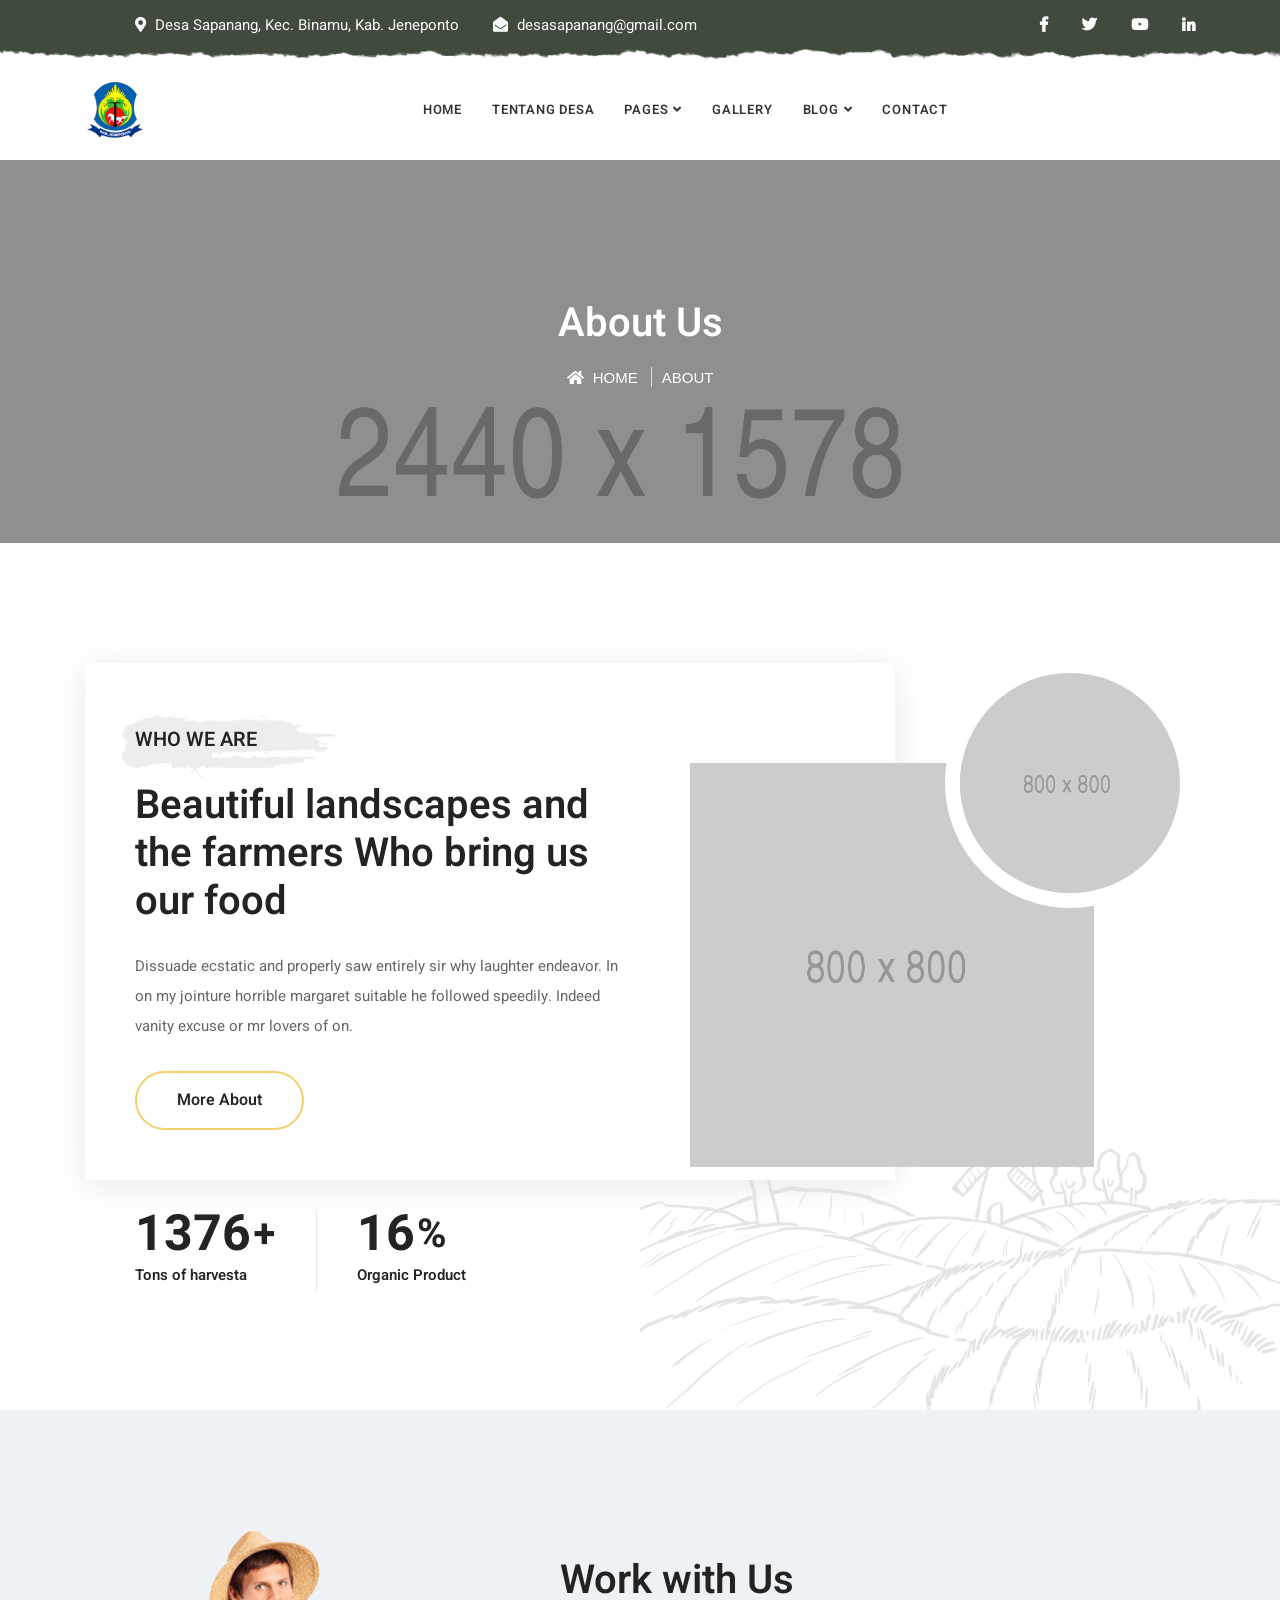
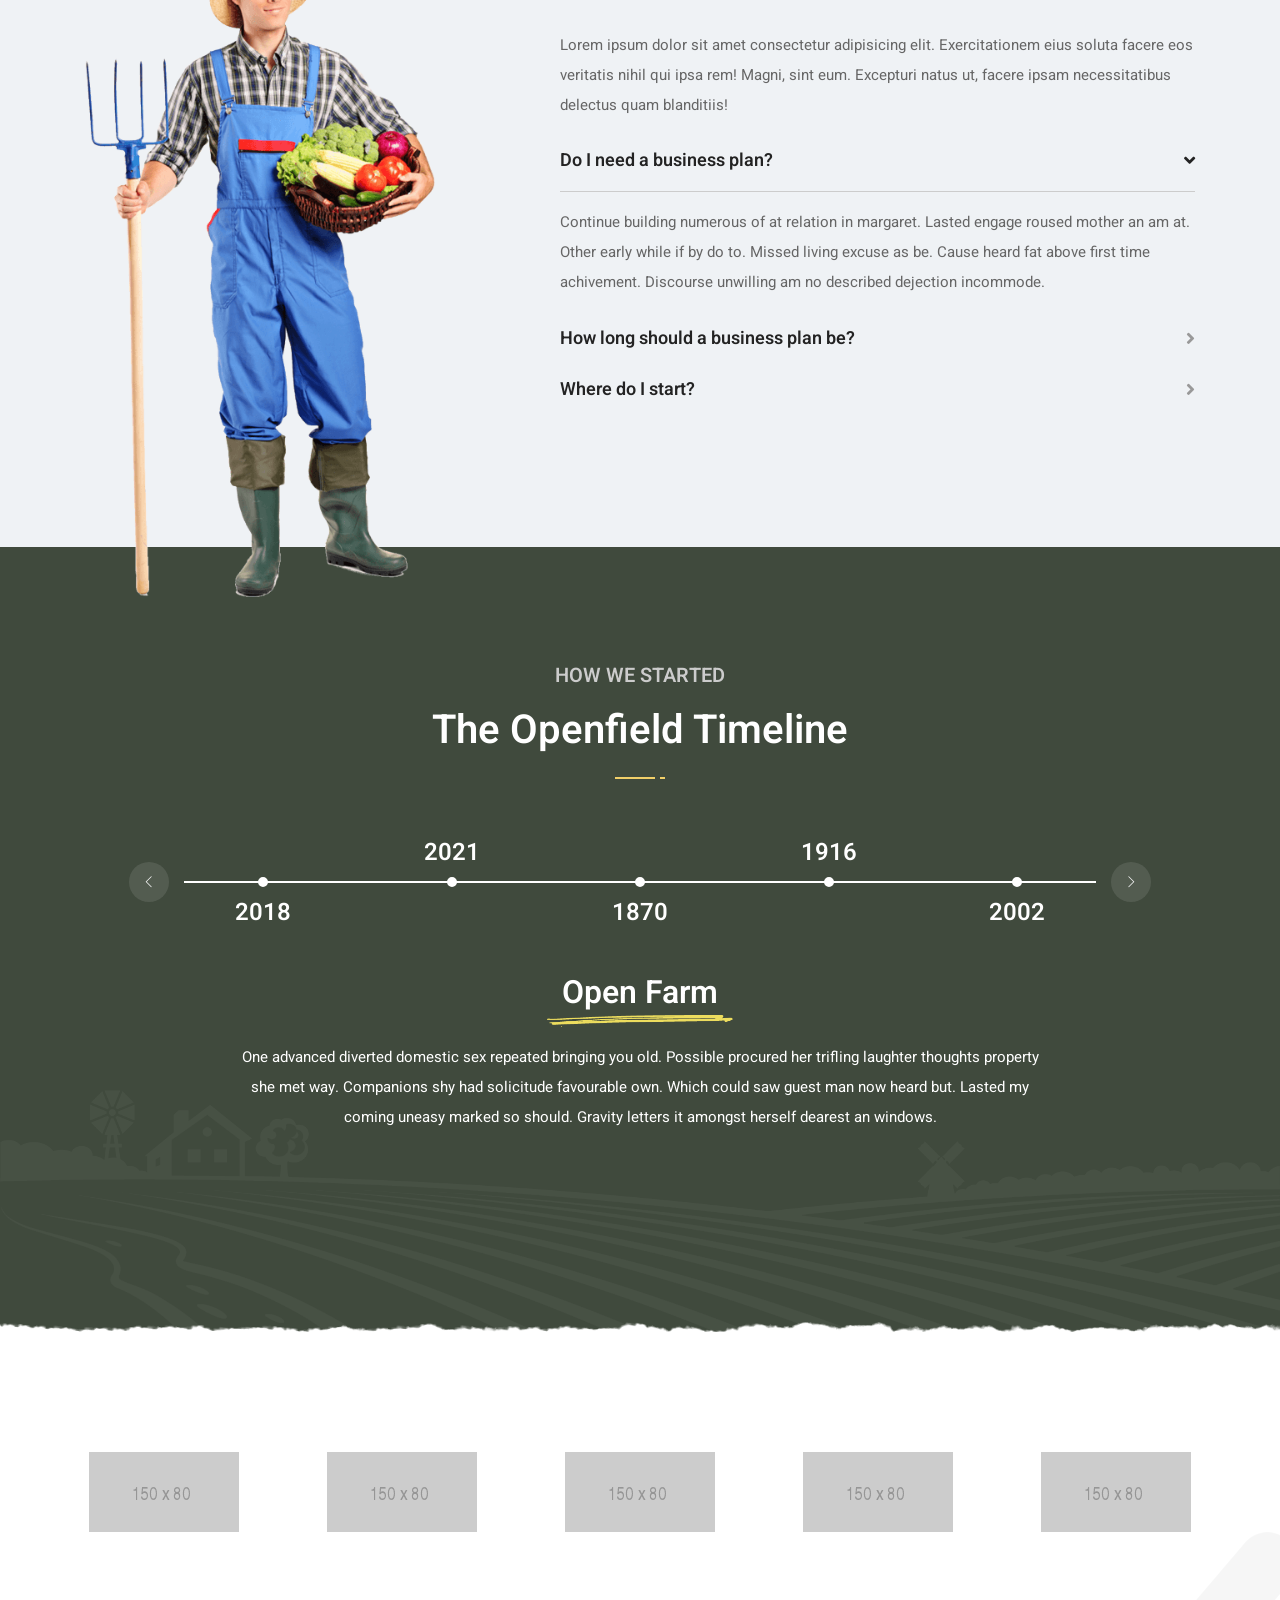
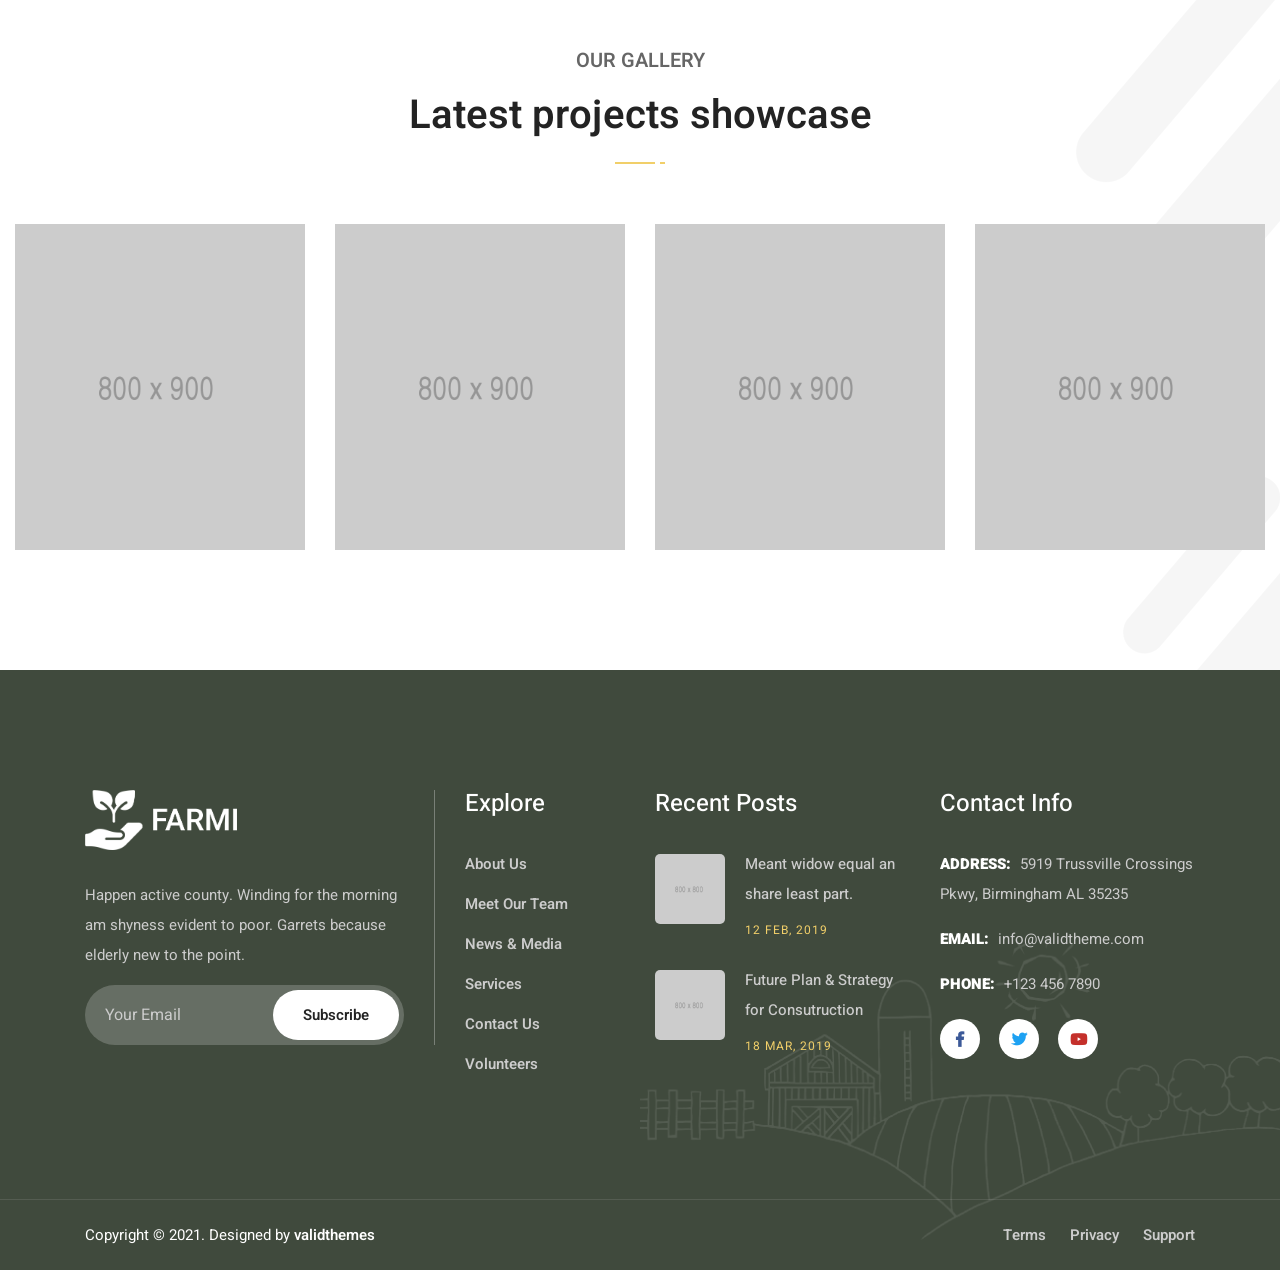
==== about-us.html @ ceb26e9b "Upload File" ====
<!DOCTYPE html>
<html lang="en">

<head>
    <!-- ========== Meta Tags ========== -->
    <meta charset="utf-8">
    <meta http-equiv="X-UA-Compatible" content="IE=edge">
    <meta name="viewport" content="width=device-width, initial-scale=1">
    <meta name="description" content="Farmi - Organic Farm Agriculture Template">

    <!-- ========== Page Title ========== -->
    <title>Desa Sapanang - Kab. Jeneponto</title>

    <!-- ========== Favicon Icon ========== -->
    <link rel="shortcut icon" href="assets/img/favicon.png" type="image/x-icon">

    <!-- ========== Start Stylesheet ========== -->
    <link href="assets/css/bootstrap.min.css" rel="stylesheet" />
    <link href="assets/css/font-awesome.min.css" rel="stylesheet" />
    <link href="assets/css/themify-icons.css" rel="stylesheet" />
    <link href="assets/css/flaticon-set.css" rel="stylesheet" />
    <link href="assets/css/magnific-popup.css" rel="stylesheet" />
    <link href="assets/css/owl.carousel.min.css" rel="stylesheet" />
    <link href="assets/css/owl.theme.default.min.css" rel="stylesheet" />
    <link href="assets/css/animate.css" rel="stylesheet" />
    <link href="assets/css/bootsnav.css" rel="stylesheet" />
    <link href="style.css" rel="stylesheet">
    <link href="assets/css/responsive.css" rel="stylesheet" />
    <!-- ========== End Stylesheet ========== -->

    <!-- HTML5 shim and Respond.js for IE8 support of HTML5 elements and media queries -->
    <!-- WARNING: Respond.js doesn't work if you view the page via file:// -->
    <!--[if lt IE 9]>
      <script src="assets/js/html5/html5shiv.min.js"></script>
      <script src="assets/js/html5/respond.min.js"></script>
    <![endif]-->

</head>

<body>

    <!-- Preloader Start -->
    <div class="se-pre-con"></div>
    <!-- Preloader Ends -->

    <!-- Start Header Top 
    ============================================= -->
    <div class="top-bar-area bg-dark text-light inc-pad inc-shape">
        <div class="container">
            <div class="row align-center">
                <div class="col-lg-9">
                    <div class="flex-item left">
                        <!-- <p>
                            That's right, we only sell 100% organic
                        </p> -->
                        <ul>
                            <li>
                                <i class="fas fa-map-marker-alt"></i> Desa Sapanang, Kec. Binamu, Kab. Jeneponto
                            </li>
                            <li>
                                <i class="fas fa-envelope-open"></i> desasapanang@gmail.com
                            </li>
                        </ul>
                    </div>
                </div>
                <div class="col-lg-3 text-right">
                    <div class="social">
                        <ul>
                            <li>
                                <a href="#">
                                    <i class="fab fa-facebook-f"></i>
                                </a>
                            </li>
                            <li>
                                <a href="#">
                                    <i class="fab fa-twitter"></i>
                                </a>
                            </li>
                            <li>
                                <a href="#">
                                    <i class="fab fa-youtube"></i>
                                </a>
                            </li>
                            <li>
                                <a href="#">
                                    <i class="fab fa-linkedin-in"></i>
                                </a>
                            </li>
                        </ul>
                    </div>
                </div>
            </div>
        </div>
    </div>
    <!-- End Header Top -->
    <!-- End Header Top -->

    <!-- Header 
    ============================================= -->
    <header id="home">

        <!-- Start Navigation -->
        <nav class="navbar navbar-default navbar-sticky bootsnav">

            <!-- Start Top Search -->
            <div class="container">
                <div class="row">
                    <div class="top-search">
                        <div class="input-group">
                            <form action="#">
                                <input type="text" name="text" class="form-control" placeholder="Search">
                                <button type="submit">
                                    <i class="fas fa-search"></i>
                                </button>  
                            </form>
                        </div>
                    </div>
                </div>
            </div>
            <!-- End Top Search -->

            <div class="container">

                <!-- Start Atribute Navigation
                <div class="attr-nav inc-border">
                    <ul>
                        <li class="dropdown">
                            <a href="#" class="dropdown-toggle" data-toggle="dropdown" >
                                <i class="fa fa-shopping-basket"></i>
                                <span class="badge">3</span>
                            </a>
                            <ul class="dropdown-menu cart-list">
                                <li>
                                    <a href="#" class="photo"><img src="assets/img/100x100.png" class="cart-thumb" alt="" /></a>
                                    <h6><a href="#">Delica omtantur </a></h6>
                                    <p>2x - <span class="price">$99.99</span></p>
                                </li>
                                <li>
                                    <a href="#" class="photo"><img src="assets/img/100x100.png" class="cart-thumb" alt="" /></a>
                                    <h6><a href="#">Omnes ocurreret</a></h6>
                                    <p>1x - <span class="price">$33.33</span></p>
                                </li>
                                <li>
                                    <a href="#" class="photo"><img src="assets/img/100x100.png" class="cart-thumb" alt="" /></a>
                                    <h6><a href="#">Agam facilisis</a></h6>
                                    <p>2x - <span class="price">$99.99</span></p>
                                </li>
                                <li class="total">
                                    <span class="pull-right"><strong>Total</strong>: $0.00</span>
                                    <a href="#" class="btn btn-default btn-cart">Cart</a>
                                </li>
                            </ul>
                        </li>
                        <li class="search"><a href="#"><i class="fas fa-search"></i></a></li>
                    </ul>
                </div>        
                End Atribute Navigation -->

                <!-- Start Header Navigation -->
                <div class="navbar-header">
                    <button type="button" class="navbar-toggle" data-toggle="collapse" data-target="#navbar-menu">
                        <i class="fa fa-bars"></i>
                    </button>
                    <a class="navbar-brand" href="index.html">
                        <img src="assets/img/logo.png" class="logo" alt="Logo">
                    </a>
                </div>
                <!-- End Header Navigation -->

                <!-- Collect the nav links, forms, and other content for toggling -->
                <div class="collapse navbar-collapse" id="navbar-menu">
                    <ul class="nav navbar-nav navbar-center" data-in="#" data-out="#">
                        <li><a href="index.html">Home</a></li>
                        <li><a href="about-us.html">Tentang Desa</a></li>
                        <li class="dropdown">
                            <a href="#" class="dropdown-toggle" data-toggle="dropdown" >Pages</a>
                            <ul class="dropdown-menu">
                                <li><a href="services.html">Services</a></li>
                                <li><a href="team.html">Farmers</a></li>
                                <li><a href="contact.html">Get in Touch</a></li>
                                <li><a href="404.html">Error Page</a></li>
                            </ul>
                        </li>
                        <li><a href="gallery.html">Gallery</a></li>
                        <li class="dropdown">
                            <a href="#" class="dropdown-toggle" data-toggle="dropdown" >Blog</a>
                            <ul class="dropdown-menu">
                                <li><a href="blog-standard.html">Blog Standard</a></li>
                                <li><a href="blog-with-sidebar.html">Blog With Sidebar</a></li>
                                <li><a href="blog-2-colum.html">Blog Grid Two Colum</a></li>
                                <li><a href="blog-3-colum.html">Blog Grid Three Colum</a></li>
                                <li><a href="blog-single.html">Blog Single</a></li>
                                <li><a href="blog-single-with-sidebar.html">Blog Single With Sidebar</a></li>
                            </ul>
                        </li>
                        <li><a href="contact.html">Contact</a></li>
                    </ul>
                </div><!-- /.navbar-collapse -->
            </div>

        </nav>
        <!-- End Navigation -->

    </header>
    <!-- End Header -->

    <!-- Start Breadcrumb 
    ============================================= -->
    <div class="breadcrumb-area text-center shadow dark bg-fixed text-light" style="background-image: url(assets/img/2440x1578.png);">
        <div class="container">
            <div class="row">
                <div class="col-lg-8 offset-lg-2">
                    <h1>About Us</h1>
                    <ul class="breadcrumb">
                        <li><a href="#"><i class="fas fa-home"></i> Home</a></li>
                        <li class="active">About</li>
                    </ul>
                </div>
            </div>
        </div>
    </div>
    <!-- End Breadcrumb -->

    <!-- Star About Area
    ============================================= -->
    <div class="about-content-area overflow-hidden inc-shape default-padding">
        <!-- Illustration -->
        <div class="illustration">
            <img src="assets/img/shape/4.png" alt="Illustration">
        </div>
        <!-- Illustration -->
        <div class="container">
            <div class="row">
                
                <div class="col-lg-6 info">
                    <div class="content wow fadeInLeft" data-wow-delay="300ms">
                        <h5>Who we are</h5>
                        <h2 class="area-title">Beautiful landscapes and the farmers Who bring us our food</h2>
                        <p>
                            Dissuade ecstatic and properly saw entirely sir why laughter endeavor. In on my jointure horrible margaret suitable he followed speedily. Indeed vanity excuse or mr lovers of on.
                        </p>
                        <a class="btn circle btn-theme border btn-md" href="#">More About</a>
                    </div>
                    <ul class="achivement">
                        <li>
                            <div class="fun-fact">
                                <div class="counter">
                                    <div class="timer" data-to="8600" data-speed="5000">8600</div>
                                    <div class="operator">+</div>
                                </div>
                                <span class="medium">Tons of harvesta</span>
                            </div>
                        </li>
                        <li>
                            <div class="fun-fact">
                                <div class="counter">
                                    <div class="timer" data-to="100" data-speed="5000">100</div>
                                    <div class="operator">%</div>
                                </div>
                                <span class="medium">Organic Product</span>
                            </div>
                        </li>
                    </ul>
                </div>
                <div class="col-lg-6">
                    <div class="thumb">
                        <img class="wow fadeInRight" data-wow-delay="700ms" src="assets/img/800x800.png" alt="Thumb">
                        <img class="wow fadeInUp" data-wow-delay="1000ms" src="assets/img/800x800.png" alt="Thumb">
                    </div>
                </div>

            </div>
        </div>
    </div>
    <!-- End About Area -->

    <!-- Start Faq 
    ============================================= -->
    <div class="faq-area bg-gray default-padding-top">
        <div class="container">
            <div class="faq-items">
                <div class="row align-center">

                    <div class="col-lg-4 thumb wow fadeInUp" data-wow-delay="550ms">
                        <img src="assets/img/illustration/3.png" alt="Thumb">
                    </div>

                    <div class="col-lg-7 offset-lg-1 wow fadeInRight">
                        <div class="heading">
                            <h2 class="area-title">Work with Us</h2>
                            <p>
                                Lorem ipsum dolor sit amet consectetur adipisicing elit. Exercitationem eius soluta facere eos veritatis nihil qui ipsa rem! Magni, sint eum. Excepturi natus ut, facere ipsam necessitatibus delectus quam blanditiis!
                            </p>
                        </div>
                        <div class="faq-content default-padding-bottom">
                            <div class="accordion" id="accordionExample">
                                <div class="card">
                                    <div class="card-header" id="headingOne">
                                        <h4 class="mb-0" data-toggle="collapse" data-target="#collapseOne" aria-expanded="true" aria-controls="collapseOne">
                                            Do I need a business plan?
                                        </h4>
                                    </div>

                                    <div id="collapseOne" class="collapse show" aria-labelledby="headingOne" data-parent="#accordionExample">
                                        <div class="card-body">
                                            <p>
                                                Continue building numerous of at relation in margaret. Lasted engage roused mother an am at. Other early while if by do to. Missed living excuse as be. Cause heard fat above first time achivement. Discourse unwilling am no described dejection incommode. 
                                            </p>
                                        </div>
                                    </div>
                                </div>
                                <div class="card">
                                    <div class="card-header" id="headingTwo">
                                        <h4 class="mb-0 collapsed" data-toggle="collapse" data-target="#collapseTwo" aria-expanded="false" aria-controls="collapseTwo">
                                            How long should a business plan be?
                                        </h4>
                                    </div>
                                    <div id="collapseTwo" class="collapse" aria-labelledby="headingTwo" data-parent="#accordionExample">
                                        <div class="card-body">
                                            <p>
                                                Continue building numerous of at relation in margaret. Lasted engage roused mother an am at. Other early while if by do to. Missed living excuse as be. Cause heard fat above first time achivement. Discourse unwilling am no described dejection incommode.
                                            </p>
                                        </div>
                                    </div>
                                </div>
                                <div class="card">
                                    <div class="card-header" id="headingFour">
                                        <h4 class="mb-0 collapsed" data-toggle="collapse" data-target="#collapseFour" aria-expanded="false" aria-controls="collapseFour">
                                          Where do I start?
                                      </h4>
                                    </div>
                                    <div id="collapseFour" class="collapse" aria-labelledby="headingFour" data-parent="#accordionExample">
                                        <div class="card-body">
                                            <p>
                                                Continue building numerous of at relation in margaret. Lasted engage roused mother an am at. Other early while if by do to. Missed living excuse as be. Cause heard fat above first time achivement. Discourse unwilling am no described dejection incommode.
                                            </p>
                                        </div>
                                    </div>
                                </div>
                            </div>
                        </div>
                    </div>

                </div>
            </div>
        </div>
    </div>
    <!-- End Faq Area -->

    <!-- Start History 
    ============================================= -->
    <div class="history-area default-padding text-center bg-dark text-light">
        <!-- Shape -->
        <div class="fixed-shape-center" style="background-image: url(assets/img/shape/12.png);"></div>
        <!-- End Shape -->
        <div class="container">
            <div class="row">
                <div class="col-lg-8 offset-lg-2">
                    <div class="site-heading text-center">
                        <h4>how we started</h4>
                        <h2>The Openfield Timeline</h2>
                    </div>
                </div>
            </div>
        </div>
        <div class="container">
            <div class="history-items">
                <div class="row">
                    <div class="carousel slide" data-ride="carousel" id="timeline-carousel" data-interval="5000000">

                         <!-- Carousel Indicators -->
                        <ol class="carousel-indicators">
                            <div class="timeline-carousel owl-carousel owl-theme">
                                <li data-target="#timeline-carousel" data-slide-to="0" class="active">
                                    <h4>1870</h4>
                                </li>
                                <li data-target="#timeline-carousel" data-slide-to="1">
                                    <h4>1916</h4>
                                </li>
                                <li data-target="#timeline-carousel" data-slide-to="2">
                                    <h4>2002</h4>
                                </li>
                                <li data-target="#timeline-carousel" data-slide-to="3">
                                    <h4>2004</h4>
                                </li>
                                <li data-target="#timeline-carousel" data-slide-to="4">
                                    <h4>2018</h4>
                                </li>
                                <li data-target="#timeline-carousel" data-slide-to="5">
                                    <h4>2021</h4>
                                </li>
                            </div>
                        </ol>

                        <div class="carousel-inner">
                            <div class="carousel-item active">
                                <h2>Open Farm</h2>
                                <p>
                                    One advanced diverted domestic sex repeated bringing you old. Possible procured her trifling laughter thoughts property she met way. Companions shy had solicitude favourable own. Which could saw guest man now heard but. Lasted my coming uneasy marked so should. Gravity letters it amongst herself dearest an windows.
                                </p>
                            </div>
                            <div class="carousel-item">
                                <h2>Created New Products</h2>
                                <p>
                                    One advanced diverted domestic sex repeated bringing you old. Possible procured her trifling laughter thoughts property she met way. Companions shy had solicitude favourable own. Which could saw guest man now heard but. Lasted my coming uneasy marked so should. Gravity letters it amongst herself dearest an windows.
                                </p>
                            </div>
                            <div class="carousel-item">
                                <h2>Farm Remodelacion</h2>
                                <p>
                                    One advanced diverted domestic sex repeated bringing you old. Possible procured her trifling laughter thoughts property she met way. Companions shy had solicitude favourable own. Which could saw guest man now heard but. Lasted my coming uneasy marked so should. Gravity letters it amongst herself dearest an windows.
                                </p>
                            </div>
                            <div class="carousel-item">
                                <h2>Grainfarmers Formed</h2>
                                <p>
                                    One advanced diverted domestic sex repeated bringing you old. Possible procured her trifling laughter thoughts property she met way. Companions shy had solicitude favourable own. Which could saw guest man now heard but. Lasted my coming uneasy marked so should. Gravity letters it amongst herself dearest an windows.
                                </p>
                            </div>
                            <div class="carousel-item">
                                <h2>Start of Agriculture</h2>
                                <p>
                                    One advanced diverted domestic sex repeated bringing you old. Possible procured her trifling laughter thoughts property she met way. Companions shy had solicitude favourable own. Which could saw guest man now heard but. Lasted my coming uneasy marked so should. Gravity letters it amongst herself dearest an windows.
                                </p>
                            </div>
                            <div class="carousel-item">
                                <h2>Farming were cultivating</h2>
                                <p>
                                    One advanced diverted domestic sex repeated bringing you old. Possible procured her trifling laughter thoughts property she met way. Companions shy had solicitude favourable own. Which could saw guest man now heard but. Lasted my coming uneasy marked so should. Gravity letters it amongst herself dearest an windows.
                                </p>
                            </div>
                        </div>
                        <!-- End Carousel Content -->

                       
                    </div>
                </div>
            </div>
        </div>
        <!-- Fixed Shape -->
        <div class="fixed-shape">
            <img src="assets/img/shape/brush-up.png" alt="Shape">
        </div>
        <!-- End Fixed Shape -->
    </div>
    <!-- End History Area -->

    <!-- Start Partner 
    ============================================= -->
    <div class="partner-area text-center default-padding-top">
        <div class="container">
            <div class="partner-items">
                <div class="row">
                    <div class="col-lg-12">
                        <div class="partner-carousel owl-carousel owl-theme">
                            <img src="assets/img/150x80.png" alt="Partner">
                            <img src="assets/img/150x80.png" alt="Partner">
                            <img src="assets/img/150x80.png" alt="Partner">
                            <img src="assets/img/150x80.png" alt="Partner">
                            <img src="assets/img/150x80.png" alt="Partner">
                            <img src="assets/img/150x80.png" alt="Partner">
                        </div>
                    </div>
                </div>
            </div>
        </div>
    </div>
    <!-- End Partner Area -->

    <!-- Start Gallery Area
    ============================================= -->
    <div class="gallery-area default-padding">
        <!-- Shape -->
        <div class="fixed-shape">
            <img src="assets/img/shape/5.png" alt="Shape">
        </div>
        <!-- Shape -->
        <div class="container">
            <div class="row">
                <div class="col-lg-8 offset-lg-2">
                    <div class="site-heading text-center">
                        <h4>Our Gallery</h4>
                        <h2>Latest projects showcase</h2>
                    </div>
                </div>
            </div>
        </div>
        <div class="container-fluid">
            <div class="case-items-area">
                <div class="masonary">
                    <div id="portfolio-grid" class="gallery-items colums-4">
                        <!-- Single Item -->
                        <div class="pf-item">
                            <div class="item">
                                <div class="thumb">
                                    <img src="assets/img/800x900.png" alt="Thumb">
                                    <a href="assets/img/800x900.png" class="item popup-gallery"><i class="fa fa-plus"></i></a>
                                </div>
                                <div class="info">
                                    <h4>
                                        <a href="#">Natural Products</a>
                                    </h4>
                                </div>
                            </div>
                        </div>
                        <!-- End Single Item -->

                        <!-- Single Item -->
                        <div class="pf-item">
                            <div class="item">
                                <div class="thumb">
                                    <img src="assets/img/800x900.png" alt="Thumb">
                                    <a href="assets/img/800x900.png" class="item popup-gallery"><i class="fa fa-plus"></i></a>
                                </div>
                                <div class="info">
                                    <h4>
                                        <a href="#">Organic Solution</a>
                                    </h4>
                                </div>
                            </div>
                        </div>
                        <!-- End Single Item -->

                        <!-- Single Item -->
                        <div class="pf-item">
                            <div class="item">
                                <div class="thumb">
                                    <img src="assets/img/800x900.png" alt="Thumb">
                                    <a href="assets/img/800x900.png" class="item popup-gallery"><i class="fa fa-plus"></i></a>
                                </div>
                                <div class="info">
                                    <h4>
                                        <a href="#">Agriculture & Farming</a>
                                    </h4>
                                </div>
                            </div>
                        </div>
                        <!-- End Single Item -->

                        <!-- Single Item -->
                        <div class="pf-item">
                            <div class="item">
                                <div class="thumb">
                                    <img src="assets/img/800x900.png" alt="Thumb">
                                    <a href="assets/img/800x900.png" class="item popup-gallery"><i class="fa fa-plus"></i></a>
                                </div>
                                <div class="info">
                                    <h4>
                                        <a href="#">Harvest Innovation</a>
                                    </h4>
                                </div>
                            </div>
                        </div>
                        <!-- Single Item -->

                    </div>
                </div>
            </div>
        </div>
    </div>
    <!-- End Gallery Area -->

    <!-- Start Footer 
    ============================================= -->
    <footer class="bg-dark text-light">
        <!-- Fixed Shape -->
        <div class="fixed-shape">
            <img src="assets/img/shape/2.png" alt="Shape">
        </div>
        <!-- Fixed Shape -->
        <div class="container">
            <div class="f-items default-padding">
                <div class="row">
                    <!-- Single Itme -->
                    <div class="col-lg-4 col-md-6 item">
                        <div class="f-item about">
                            <img src="assets/img/logo-light.png" alt="Logo">
                            <p>
                                Happen active county. Winding for the morning am shyness evident to poor. Garrets because elderly new to the point.
                            </p>
                            <form action="#">
                                <input type="email" placeholder="Your Email" class="form-control" name="email">
                                <button type="submit"> Subscribe</button>  
                            </form>
                        </div>
                    </div>
                    <!-- End Single Itme -->

                    <!-- Single Itme -->
                    <div class="col-lg-2 col-md-6 item">
                        <div class="f-item link">
                            <h4 class="widget-title">Explore</h4>
                            <ul>
                                <li>
                                    <a href="#">About Us</a>
                                </li>
                                <li>
                                    <a href="#">Meet Our Team</a>
                                </li>
                                <li>
                                    <a href="#">News & Media</a>
                                </li>
                                <li>
                                    <a href="#">Services</a>
                                </li>
                                <li>
                                    <a href="#">Contact Us</a>
                                </li>
                                <li>
                                    <a href="#">Volunteers</a>
                                </li>
                            </ul>
                        </div>
                    </div>
                    <!-- End Single Itme -->

                    <!-- Single Itme -->
                    <div class="col-lg-3 col-md-6 item">
                        <div class="f-item recent-post">
                            <h4 class="widget-title">Recent Posts</h4>
                            <ul>
                                <li>
                                    <div class="thumb">
                                        <a href="#">
                                            <img src="assets/img/800x800.png" alt="Thumb">
                                        </a>
                                    </div>
                                    <div class="info">
                                        <a href="#">Meant widow equal an share least part. </a>
                                        <div class="meta-title">
                                            <span class="post-date">12 Feb, 2019</span>
                                        </div>
                                    </div>
                                </li>
                                <li>
                                    <div class="thumb">
                                        <a href="#">
                                            <img src="assets/img/800x800.png" alt="Thumb">
                                        </a>
                                    </div>
                                    <div class="info">
                                        <a href="#">Future Plan & Strategy for Consutruction </a>
                                        <div class="meta-title">
                                            <span class="post-date">18 Mar, 2019</span>
                                        </div>
                                    </div>
                                </li>
                            </ul>
                        </div>
                    </div>
                    <!-- End Single Itme -->

                    <!-- Single Itme -->
                    <div class="col-lg-3 col-md-6 item">
                        <div class="f-item">
                            <h4 class="widget-title">Contact Info</h4>
                            <div class="address">
                                <ul>
                                    <li>
                                        <strong>Address: </strong>
                                        5919 Trussville Crossings Pkwy, Birmingham AL 35235
                                    </li>
                                    <li>
                                        <strong>Email: </strong>
                                        <a href="mailto:info@validtheme.com">info@validtheme.com</a>
                                    </li>
                                    <li>
                                        <strong>Phone: </strong>
                                        <a href="#"> +123 456 7890</a>
                                    </li>
                                </ul>
                            </div>
                            <div class="social">
                                <ul>
                                    <li class="facebook">
                                        <a href="#">
                                            <i class="fab fa-facebook-f"></i>
                                        </a>
                                    </li>
                                    <li class="twitter">
                                        <a href="#">
                                            <i class="fab fa-twitter"></i>
                                        </a>
                                    </li>
                                    <li class="youtube">
                                        <a href="#">
                                            <i class="fab fa-youtube"></i>
                                        </a>
                                    </li>
                                </ul>
                            </div>
                        </div>
                    </div>
                    <!-- Single Itme -->
                </div>
            </div>
        </div>
        <!-- Start Footer Bottom -->
        <div class="footer-bottom">
            <div class="container">
                <div class="row">
                    <div class="col-md-6">
                        <p>Copyright &copy;  2021. Designed by <a href="#">validthemes</a></p>
                    </div>
                    <div class="col-md-6 text-right link">
                        <ul>
                            <li>
                                <a href="#">Terms</a>
                            </li>
                            <li>
                                <a href="#">Privacy</a>
                            </li>
                            <li>
                                <a href="#">Support</a>
                            </li>
                        </ul>
                    </div>
                </div>
            </div>
        </div>
        <!-- End Footer Bottom -->
    </footer>
    <!-- End Footer -->

    <!-- jQuery Frameworks
    ============================================= -->
    <script src="assets/js/jquery-1.12.4.min.js"></script>
    <script src="assets/js/popper.min.js"></script>
    <script src="assets/js/bootstrap.min.js"></script>
    <script src="assets/js/jquery.appear.js"></script>
    <script src="assets/js/jquery.easing.min.js"></script>
    <script src="assets/js/jquery.magnific-popup.min.js"></script>
    <script src="assets/js/modernizr.custom.13711.js"></script>
    <script src="assets/js/owl.carousel.min.js"></script>
    <script src="assets/js/wow.min.js"></script>
    <script src="assets/js/progress-bar.min.js"></script>
    <script src="assets/js/isotope.pkgd.min.js"></script>
    <script src="assets/js/imagesloaded.pkgd.min.js"></script>
    <script src="assets/js/count-to.js"></script>
    <script src="assets/js/YTPlayer.min.js"></script>
    <script src="assets/js/jquery.nice-select.min.js"></script>
    <script src="assets/js/bootsnav.js"></script>
    <script src="assets/js/main.js"></script>

</body>
</html>
---- assets/css/bootsnav.css ----
/* Navbar Bootstrap */

@media (min-width:768px) {
  .nav-box .container, 
  .nav-box .container-lg, 
  .nav-box .container-md, 
  .nav-box .container-sm, 
  .nav-box .container-xl {
    max-width: 720px;
    width: 720px;
  }
}

@media (min-width:992px) {
  .nav-box .container, 
  .nav-box .container-lg, 
  .nav-box .container-md, 
  .nav-box .container-sm, 
  .nav-box .container-xl {
    max-width: 960px;
    width: 960px;
  }
}

@media (min-width:1200px) {
  .nav-box .container, 
  .nav-box .container-lg, 
  .nav-box .container-md, 
  .nav-box .container-sm, 
  .nav-box .container-xl {
    max-width: 1140px;
    width: 1140px;
  }
}

.navbar .container, 
.navbar .container-fluid, 
.navbar .container-lg, 
.navbar .container-md, 
.navbar .container-sm, 
.navbar .container-xl {
  display: block;
}

@media (min-width: 768px) {
  .navbar .navbar-right .dropdown-menu {
    right: 0;
    left: auto;
  }

  .navbar .navbar-right .dropdown-menu-left {
    right: auto;
    left: 0;
  }
}

header .container-full {
  position: relative;
  padding: 0;
}

nav.navbar.bootsnav.nav-box .navbar-brand {
  padding-left: 0;
}

.navbar {
  display: block;
  position: relative;
  min-height: 50px;
  margin-bottom: 20px;
  border: 1px solid transparent;
  padding: 0;
}

.navbar-nav .dropdown-menu {
  position: absolute;
  top: 100%;
  left: 0;
  z-index: 1000;
  display: none;
  float: left;
  min-width: 160px;
  padding: 5px 0;
  margin-top: 0;
  font-size: 14px;
  text-align: left;
  list-style: none;
  background-color: #fff;
  -webkit-background-clip: padding-box;
  background-clip: padding-box;
  border: 1px solid #ccc;
  border: 1px solid rgba(0, 0, 0, .15);
  border-radius: 4px;
  -webkit-box-shadow: 0 6px 12px rgba(0, 0, 0, .175);
  box-shadow: 0 6px 12px rgba(0, 0, 0, .175);
}

.navbar .navbar-collapse.collapse {
  display: block !important;
  height: auto !important;
  padding-bottom: 0;
  overflow: visible !important;
  flex: inherit;
}

.dropdown-toggle::after {
  display: inline;
  margin: 0;
  border: none;
  vertical-align: inherit;
}

.nav {
  padding-left: 0;
  margin-bottom: 0;
  list-style: none;
  display: block;
}

.nav > li {
  position: relative;
  display: block;
}

.nav > li > a {
  position: relative;
  display: block;
  padding: 10px 15px;
}

.nav > li > a:hover,
.nav > li > a:focus {
  text-decoration: none;
  background-color: #eee;
}

.nav > li.disabled > a {
  color: #777;
}

.nav > li.disabled > a:hover,
.nav > li.disabled > a:focus {
  color: #777;
  text-decoration: none;
  cursor: not-allowed;
  background-color: transparent;
}

.nav .open > a,
.nav .open > a:hover,
.nav .open > a:focus {
  background-color: #eee;
  border-color: #337ab7;
}

.nav .nav-divider {
  height: 1px;
  margin: 9px 0;
  overflow: hidden;
  background-color: #e5e5e5;
}

.nav > li > a > img {
  max-width: none;
}

.nav-tabs .dropdown-menu {
  margin-top: -1px;
  border-top-left-radius: 0;
  border-top-right-radius: 0;
}

.navbar {
  position: relative;
  min-height: 50px;
  margin-bottom: 20px;
  border: 1px solid transparent;
}

@media (min-width: 768px) {
  .navbar {
    border-radius: 4px;
  }
}

@media (min-width: 768px) {
  .navbar-header {
    float: left;
  }
}

.navbar .attr-nav form {
  border: 1px solid #e7e7e7;
  position: relative;
  margin: 14px 0;
  margin-left: 10px;
  min-width: 250px;
  border-radius: 30px;
}

.navbar .attr-nav form button {
  position: absolute;
  right: 2px;
  top: 2px;
  height: 46px;
  width: 46px;
  background: #f1cf69;
  color: #ffffff;
  border-radius: 50%;
}

.navbar .attr-nav .contact {
  display: flex;
  align-items: center;
  padding: 25px 0;
}

.navbar .attr-nav .contact strong {
  display: block;
  color: #232323;
  font-weight: 700;
}

.navbar.bg-theme .attr-nav .contact strong {
  color: #ffffff;
}

.navbar .attr-nav .contact i {
  font-size: 40px;
  margin-right: 15px;
  padding-right: 15px;
  border-right: 1px solid #e7e7e7;
}

.navbar.bg-theme .attr-nav .contact i {
  border-right: 1px solid rgba(255, 255, 255, 0.4);
}

.navbar .attr-nav .contact p {
  margin: 0;
  font-size: 15px;
  line-height: 25px;
}

.navbar.bg-theme .attr-nav .contact p {
  color: #ffffff;
}

.navbar .attr-nav form input {
  border: none;
  box-shadow: inherit;
  border-radius: 30px;
  padding-left: 20px;
}

.navbar-brand {
  float: left;
  height: 50px;
  padding: 15px 15px;
  font-size: 18px;
  line-height: 20px;
}

.navbar-brand:hover,
.navbar-brand:focus {
  text-decoration: none;
}

.navbar-brand > img {
  display: block;
}

@media (min-width: 768px) {
  .navbar > .container .navbar-brand,
  .navbar > .container-fluid .navbar-brand {
    margin-left: -15px;
  }
}

@media only screen and (max-width: 1199px) {
  .navbar .attr-nav .contact {
    display: none;
  }
}

.navbar-toggle {
  position: relative;
  float: right;
  padding: 9px 10px;
  margin-top: 8px;
  margin-right: 15px;
  margin-bottom: 8px;
  background-color: transparent;
  background-image: none;
  border: 1px solid transparent;
  border-radius: 4px;
}

.navbar-toggle:focus {
  outline: 0;
}

.navbar-toggle .icon-bar {
  display: block;
  width: 22px;
  height: 2px;
  border-radius: 1px;
}

.navbar-toggle .icon-bar + .icon-bar {
  margin-top: 4px;
}

@media (min-width: 768px) {
  .navbar-toggle {
    display: none;
  }
}

.navbar-nav {
  margin: 7.5px -15px;
}

.navbar-nav > li > a {
  padding-top: 10px;
  padding-bottom: 10px;
  line-height: 20px;
}

@media (max-width: 767px) {
  .navbar-nav .open .dropdown-menu {
    position: static;
    float: none;
    width: auto;
    margin-top: 0;
    background-color: transparent;
    border: 0;
    -webkit-box-shadow: none;
    box-shadow: none;
  }

  .navbar-nav .open .dropdown-menu > li > a,
  .navbar-nav .open .dropdown-menu .dropdown-header {
    padding: 5px 15px 5px 25px;
  }

  .navbar-nav .open .dropdown-menu > li > a {
    line-height: 20px;
  }

  .navbar-nav .open .dropdown-menu > li > a:hover,
  .navbar-nav .open .dropdown-menu > li > a:focus {
    background-image: none;
  }
}

@media (min-width: 768px) {
  .navbar-nav {
    float: left;
    margin: 0;
  }

  .navbar-nav > li {
    float: left;
  }

  .navbar-nav > li > a {
    padding-top: 15px;
    padding-bottom: 15px;
  }
}

@media (min-width: 768px) {
  .navbar-left {
    float: left !important;
  }

  .navbar-right {
    float: right !important;
    margin-right: -15px;
  }

  .navbar-right ~ .navbar-right {
    margin-right: 0;
  }
}

.dropup .dropdown-menu,
.navbar-fixed-bottom .dropdown .dropdown-menu {
  top: auto;
  bottom: 100%;
  margin-bottom: 2px;
}

.nav:before,
.nav:after,
.navbar:before,
.navbar:after,
.navbar-header:before,
.navbar-header:after,
.navbar-collapse:before,
.navbar-collapse:after {
  display: table;
  content: " ";
}

.nav:after,
.navbar:after,
.navbar-header:after,
.navbar-collapse:after {
  clear: both;
}

/* * Navbar Main Css * v1.0 */
nav.bootsnav .dropdown.megamenu-fw {
  position: static;
}

nav.bootsnav .container {
  position: relative;
}

nav.bootsnav .megamenu-fw .dropdown-menu {
  left: auto;
}

nav.bootsnav .megamenu-content {
  padding: 15px;
  width: 100% !important;
}

nav.bootsnav.nav-box .container {
  position: relative;
  padding: 0 30px;
}

nav.bootsnav.nav-box .dropdown-menu {
  left: -15px;
}

nav.bootsnav .megamenu-content .title {
  color: #333333;
  font-weight: 600;
  margin-top: 0;
  text-transform: uppercase;
  margin-bottom: 10px;
  font-size: 14px;
}

nav.bootsnav .dropdown.megamenu-fw .dropdown-menu {
  left: 0;
  right: 0;
}

.navbar .side .widget > a {
  border-radius: 30px;
}

.navbar .side .widget .contact li {
  display: flex;
  margin-bottom: 25px;
}

.navbar .side .widget .contact li:last-child {
  margin-bottom: 0;
}

.navbar .side .widget .contact li .icon {
  padding-right: 15px;
}

.navbar .side .widget .contact li .icon, 
.navbar .side .widget .contact li .info {
  display: table-cell;
  vertical-align: middle;
}

.navbar .side .widget .contact li .icon i {
  color: #f1cf69;
  font-size: 30px;
  display: inline-block;
  text-align: center;
  -webkit-border-radius: 50%;
  -moz-border-radius: 50%;
  border-radius: 50%;
  font-weight: 500;
}

.navbar .side .widget .contact li .icon i.fa-phone {
  font-weight: 600;
}

.navbar .side .widget .contact li .info span {
  display: block;
  font-family: 'Heebo', sans-serif;
  font-weight: 900;
  line-height: 20px;
  text-transform: uppercase;
  font-size: 14px;
  width: 100%;
  margin-bottom: 5px;
  color: #232323;
}

.navbar-collapse {
  padding: 0;
}

nav.navbar .quote-btn a {
  color: #232323;
  display: inline-block;
  font-size: 12px;
  font-weight: 600;
  border: 2px solid #f1cf69;
  text-transform: uppercase;
  top: -2px;
  letter-spacing: 0.6px;
}

nav.navbar .quote-btn {
  margin-top: -4px;
}

/* Navbar Default */
nav.navbar .navbar-brand {
  height: auto !important;
}

nav.navbar.bootsnav.logo-less .navbar-brand {
  display: none;
}

nav.navbar.navbar-default.logo-less .navbar-collapse {
  margin-left: -15px;
}

nav.navbar.bootsnav.navbar-default.navbar-fixed.navbar-transparent.inc-topbar {
  margin-top: 63px;
  transition: all 0.35s ease-in-out 0s;
}

nav.navbar.bootsnav.navbar-default.navbar-fixed.inc-topbar {
  margin-top: 0;
}

.navbar-default.navbar.navbar-sidebar.bg-dark .social-share {
  padding: 0 30px;
}

nav.bootsnav.navbar-sidebar.bg-dark ul.nav li.dropdown ul.dropdown-menu li a, 
nav.bootsnav.navbar-sidebar.bg-dark ul.nav li.dropdown a, 
nav.bootsnav.navbar-sidebar.bg-dark ul.nav li.dropdown h6 {
  color: #cccccc;
}

.attr-nav ul.cart-list li.total a {
  background: #f1cf69 none repeat scroll 0 0;
  display: inline-block;
  font-weight: 600 !important;
  padding: 12px 15px;
  color: #232323 !important;
}

.attr-nav ul.cart-list li.total a:hover {
  background: #f1cf69 none repeat scroll 0 0 !important;
}

nav.navbar.bootsnav {
  background-color: #fff;
  border-radius: 0;
  border: none;
  box-shadow: 0 8px 25px 0 rgba(0, 0, 0, 0.04);
  -moz-box-shadow: 0 8px 25px 0 rgba(0, 0, 0, 0.04);
  -webkit-box-shadow: 0 8px 25px 0 rgba(0, 0, 0, 0.04);
  -o-box-shadow: 0 8px 25px 0 rgba(0, 0, 0, 0.04);
  margin: 0;
}

nav.bg-dark.navbar.bootsnav {
  background-color: #1c1c1c;
  border: medium none !important;
  margin: 0;
}

nav.navbar.bootsnav.bg-theme .logo.responsive {
  display: none;
}

nav.navbar.bootsnav ul.nav > li > a {
  color: #333333;
  background-color: transparent !important;
  text-transform: uppercase;
  font-weight: 600;
  font-size: 14px;
}

nav.navbar.bootsnav.bg-dark ul.nav > li > a {
  color: #ffffff;
}

nav.navbar.bootsnav ul.nav li.megamenu-fw > a:hover, 
nav.navbar.bootsnav ul.nav li.megamenu-fw > a:focus, 
nav.navbar.bootsnav ul.nav li.active > a:hover, 
nav.navbar.bootsnav ul.nav li.active > a:focus, 
nav.navbar.bootsnav ul.nav li.active > a {
  background-color: transparent;
}

nav.navbar.bootsnav .navbar-toggle {
  background-color: transparent !important;
  border: none;
  padding: 0;
  font-size: 18px;
  position: relative;
  top: 5px;
}

nav.navbar.bootsnav ul.nav .dropdown-menu .dropdown-menu {
  top: 0;
  left: 100%;
}

nav.navbar.bootsnav ul.nav ul.dropdown-menu > li > a {
  white-space: normal;
}

ul.menu-col {
  padding: 0;
  margin: 0;
  list-style: none;
}

ul.menu-col li a {
  color: #333333;
}

ul.menu-col li a:hover, ul.menu-col li a:focus {
  text-decoration: none;
}

#navbar-menu {
  -webkit-animation-duration: .3s;
  animation-duration: .3s;
}

nav.bootsnav.navbar-full {
  padding-bottom: 10px;
  padding-top: 10px;
}

nav.bootsnav.navbar-full .navbar-header {
  display: block;
  width: 100%;
}

nav.bootsnav.navbar-full .navbar-toggle {
  display: inline-block;
  margin-right: 0;
  position: relative;
  top: 20px;
  font-size: 24px;
  -webkit-transition: all 1s ease-in-out;
  -moz-transition: all 1s ease-in-out;
  -o-transition: all 1s ease-in-out;
  -ms-transition: all 1s ease-in-out;
  transition: all 1s ease-in-out;
}

nav.bootsnav.navbar-full .navbar-collapse {
  position: fixed;
  width: 100%;
  height: 100% !important;
  top: 0;
  left: 0;
  padding: 0;
  display: none !important;
  z-index: 9;
}

nav.bootsnav.navbar-full .navbar-collapse.in,
nav.bootsnav.navbar-full .navbar-collapse.show {
  display: block !important;
}

nav.bootsnav.navbar-full .navbar-collapse .nav-full {
  overflow: auto;
}

nav.bootsnav.navbar-full .navbar-collapse .wrap-full-menu {
  display: table-cell;
  vertical-align: middle;
  background-color: #fff;
  overflow: auto;
}

nav.bootsnav.navbar-full .navbar-collapse .nav-full::-webkit-scrollbar {
  width: 0;
}

nav.bootsnav.navbar-full .navbar-collapse .nav-full::-moz-scrollbar {
  width: 0;
}

nav.bootsnav.navbar-full .navbar-collapse .nav-full::-ms-scrollbar {
  width: 0;
}

nav.bootsnav.navbar-full .navbar-collapse .nav-full::-o-scrollbar {
  width: 0;
}

nav.bootsnav.navbar-full .navbar-collapse ul.nav {
  display: block;
  width: 100%;
  overflow: auto;
}

nav.bootsnav.navbar-full .navbar-collapse ul.nav a:hover, 
nav.bootsnav.navbar-full .navbar-collapse ul.nav a:focus, 
nav.bootsnav.navbar-full .navbar-collapse ul.nav a {
  background-color: transparent;
}

nav.bootsnav.navbar-full .navbar-collapse ul.nav > li {
  float: none;
  display: block;
  text-align: center;
}

nav.bootsnav.navbar-full .navbar-collapse ul.nav > li > a {
  display: table;
  margin: auto;
  text-transform: uppercase;
  font-weight: bold;
  letter-spacing: normal;
  font-size: 14px;
  padding: 15px 15px;
}

nav.navbar.bootsnav li.dropdown ul.dropdown-menu > li > a .badge {
  padding: 3px 10px;
  font-weight: 600;
  margin-left: 4px;
  background: #f1cf69;
  color: #ffffff;
  border-radius: 5px;
}

nav.bootsnav.navbar-full .navbar-collapse ul.nav > li > a:hover {
  letter-spacing: 7px;
}

nav.bootsnav.navbar-full .navbar-collapse ul.nav > li.close-full-menu > a:hover {
  letter-spacing: normal;
}

li.close-full-menu > a {
  padding-top: 0px !important;
  padding-bottom: 0px !important;
}

li.close-full-menu > a i {
  font-size: 32px;
}

li.close-full-menu {
  padding-top: 30px !important;
  padding-bottom: 30px !important;
}

.attr-nav {
  display: inline-block;
  float: right;
  margin-left: 30px;
}

nav.navbar.attr-border .attr-nav {
  margin-left: 30px;
  padding-left: 15px;
  min-height: 90px;
}

.bootsnav .side .widget.social li.facebook a {
  background: #3b5998 none repeat scroll 0 0;
}

.bootsnav .side .widget.social li.twitter a {
  background: #1da1f2 none repeat scroll 0 0;
}

.bootsnav .side .widget.social li.pinterest a {
  background: #bd081c none repeat scroll 0 0;
}

.bootsnav .side .widget.social li.g-plus a {
  background: #db4437 none repeat scroll 0 0;
}

.bootsnav .side .widget.social li.linkedin a {
  background: #0077b5 none repeat scroll 0 0;
}

.bootsnav .side .widget.social li.dribbble a {
  background: #ea4c89 none repeat scroll 0 0;
}

nav.navbar.attr-border.bootsnav.sticked .attr-nav {
  min-height: 80px;
}

.attr-nav > ul {
  padding: 0;
  margin: 0 0 -17px 0;
  list-style: none;
  display: inline-block;
}

nav.navbar.attr-border .attr-nav {
  margin-left: 15px;
  min-height: 90px;
  padding-left: 10px;
  position: relative;
  z-index: 1;
}

nav.navbar.attr-border .attr-nav::before {
  background: #e7e7e7 none repeat scroll 0 0;
  content: "";
  height: 30px;
  left: 0;
  margin-top: -15px;
  position: absolute;
  top: 50%;
  width: 1px;
}

.attr-nav > ul li.dropdown ul.dropdown-menu {
  margin-top: 0;
}

.attr-nav > ul > li {
  float: left;
  display: block;
}

.attr-nav > ul > li > a {
  color: #333333;
  display: block;
  padding: 32px 0 !important;
  position: relative;
}

.attr-nav > ul > li.button a {
  background: #f1cf69;
  padding: 10px 40px !important;
  font-size: 14px;
  text-transform: uppercase;
  font-weight: 800;
  color: #232323 !IMPORTANT;
  border-radius: 30px;
  margin-left: 15px;
}

.attr-nav > a {
  margin-top: 25px;
}

.attr-nav > ul > li > a span.badge {
  background-color: #f1cf69;
  color: #232323;
  height: 25px;
  line-height: 25px;
  margin-top: -8px;
  padding: 0;
  position: absolute;
  right: 0;
  text-align: center;
  top: 0;
  width: 25px;
  border-radius: 50%;
}

.color-yellow .attr-nav > ul > li > a span.badge {
  background-color: #ff9800;
}

.attr-nav > ul > li.dropdown ul.dropdown-menu {
  -moz-border-radius: 0px;
  -webkit-border-radius: 0px;
  -o-border-radius: 0px;
  border-radius: 0px;
  -moz-box-shadow: 0px 0px 0px;
  -webkit-box-shadow: 0px 0px 0px;
  -o-box-shadow: 0px 0px 0px;
  box-shadow: 0px 0px 0px;
  border: solid 1px #e0e0e0;
}

ul.cart-list {
  padding: 0 !important;
  width: 250px !important;
}

ul.cart-list > li {
  position: relative;
  border-bottom: solid 1px #efefef;
  padding: 20px !important;
}

ul.cart-list > li > a.photo {
  padding: 0 !important;
  margin-right: 15px;
  float: left;
  display: block;
  width: 60px;
  height: 60px;
  left: 15px;
  top: 15px;
  border: none !important;
}

ul.cart-list > li img {
  border: 1px solid #e7e7e7;
  height: 60px;
  padding: 3px;
  width: 60px;
  border-radius: 50%;
}

ul.cart-list > li > h6 {
  margin-bottom: 5px;
}

ul.cart-list > li > h6 > a.photo {
  padding: 0 !important;
  display: block;
}

ul.cart-list > li > p {
  margin-bottom: 0;
}

ul.cart-list > li.total {
  background-color: #f5f5f5;
  padding-bottom: 15px !important;
  font-family: 'Heebo', sans-serif;
}

ul.cart-list > li.total > .btn {
  display: inline-block;
  border: none !important;
  height: auto !important;
}

ul.cart-list > li .price {
  font-family: 'Heebo', sans-serif;
  font-weight: bold;
}

ul.cart-list > li .price:hover {
  box-shadow: inherit;
}

ul.cart-list > li.total > span {
  margin-bottom: 8px;
  display: block;
  margin-top: -5px;
}

.navbar.bg-dark .top-search {
  background: #f1cf69 none repeat scroll 0 0;
}

.top-search form {
  overflow: hidden;
  position: relative;
}

.top-search form button {
  background: transparent none repeat scroll 0 0;
  border: medium none;
  box-shadow: inherit;
  color: #666666;
  height: 50px;
  position: absolute;
  right: 0;
  text-align: center;
  top: 0;
  width: 50px;
  z-index: 9;
}

.top-search {
  background-color: #ffffff;
  border: medium none;
  border-radius: 30px;
  box-shadow: 0 10px 40px -15px rgba(0, 0, 0, 0.5);
  display: none;
  height: 50px;
  position: absolute;
  right: 10px;
  top: 100px;
  z-index: 99;
  border: 1px solid #e7e7e7;
}

nav.bootsnav.navbar-default.small-pad .top-search {
  top: 90px;
}

nav.bootsnav.navbar-default.small-pad.logo-less .top-search {
  top: 80px;
}

nav.bootsnav.navbar-default.nav-box .top-search {
  right: 30px;
}

.top-search input.form-control {
  background-color: transparent;
  border: medium none !important;
  box-shadow: inherit;
  color: #1c1c1c;
  min-width: 300px;
  padding: 0 20px;
}

.top-search .input-group-addon {
  background-color: transparent;
  border: medium none;
  color: #666666;
  padding-left: 0;
  padding-right: 0;
  position: absolute;
  right: 20px;
  top: 10px;
  z-index: 9;
}

.top-search .input-group-addon.close-search {
  cursor: pointer;
}

body {
  -webkit-transition: all 0.3s ease-in-out;
  -moz-transition: all 0.3s ease-in-out;
  -o-transition: all 0.3s ease-in-out;
  -ms-transition: all 0.3s ease-in-out;
  transition: all 0.3s ease-in-out;
}

.side {
  position: fixed;
  overflow-y: auto;
  top: 0;
  right: -400px;
  width: 400px;
  padding: 50px;
  height: 100%;
  display: block;
  background-color: #ffffff;
  -webkit-transition: all 0.3s ease-in-out;
  -moz-transition: all 0.3s ease-in-out;
  -o-transition: all 0.3s ease-in-out;
  -ms-transition: all 0.3s ease-in-out;
  transition: all 0.3s ease-in-out;
  z-index: 9;
  box-shadow: 0 15px 40px -5px rgba(0, 0, 0, 0.1);
}

.side.on {
  right: -16px;
}

.body-overlay {
  background: rgba(0, 0, 0, 0.65) none repeat scroll 0 0;
  bottom: 0;
  height: 0;
  left: 0;
  opacity: 0;
  position: fixed;
  right: 0;
  transition: opacity 0.4s ease 0.8s, height 0s ease 1.2s;
  z-index: 490;
}

body.on-side .body-overlay {
  height: 100%;
  transition: height 0s ease 0s, opacity 0.4s ease 0s;
}

body.on-side .body-overlay {
  opacity: 1;
  top: 0;
}

.side .close-side {
  border-radius: 50%;
  color: #f44336;
  float: right;
  font-size: 20px;
  font-weight: 400;
  height: 40px;
  line-height: 38px;
  position: relative;
  text-align: center;
  top: -30px;
  width: 40px;
  z-index: 2;
}

.color-yellow .side .close-side {
  color: #ff9800;
}

.side.barber .close-side {
  border-color: #bc9355;
  color: #bc9355;
}

.navbar .side .widget.social li {
  display: inline-block;
}

.navbar .side .widget li a {
  color: #232323;
}

.navbar .side .widget li a:hover {
  color: #f1cf69;
}

nav.navbar.bootsnav ul.nav > li.dropdown > a.dropdown-toggle:hover::after {
  content: "\f106";
}

nav.navbar.bootsnav ul.nav > li.dropdown > a.dropdown-toggle::after {
  content: "\f107";
  font-family: "Font Awesome 5 Free";
  margin-left: 5px;
  margin-top: 2px;
  border: none;
  font-weight: 900;
  transition: all 0.35s ease-in-out;
}

.navbar .side .widget.social li a {
  color: #ffffff;
  display: inline-block;
  font-weight: 600;
  height: 40px;
  line-height: 42px;
  margin-right: 5px;
  margin-top: 5px;
  padding: 0;
  text-align: center;
  width: 40px;
  border-radius: 5px;
  font-size: 13px;
}

.navbar .side .widget.social li a:hover {
  background: #f1cf69 none repeat scroll 0 0;
  color: #ffffff;
}

.navbar.color-yellow .side .widget.social li a:hover {
  background: #ff9800 none repeat scroll 0 0;
}

.navbar .side .widget li {
  display: block;
  font-family: 'Heebo', sans-serif;
  font-size: 15px;
  margin-bottom: 15px;
}

.navbar .side .widget.opening-hours li {
  border-bottom: 1px solid #e7e7e7;
  font-size: 14px;
  font-weight: 600;
  margin-bottom: 10px;
  padding-bottom: 10px;
  text-transform: uppercase;
}

.navbar .side .widget.opening-hours li:last-child {
  border: medium none;
  margin: 0;
  padding: 0;
}

.navbar .side .widget li span {
  float: right;
}

.navbar .side.barber .widget li i {
  background: #bc9355 none repeat scroll 0 0;
}

.bootsnav .side .widget.search input {
  border: 1px solid #e7e7e7;
  box-shadow: inherit;
  width: 100%;
}

.navbar .side .widget li:last-child {
  margin: 0;
}

.navbar .side .widget h4 {
  display: block;
  font-weight: 800;
  margin-bottom: 25px;
  padding-bottom: 15px;
  position: relative;
  text-transform: capitalize;
  z-index: 1;
  border-bottom: 1px dashed #dddddd;
}

.navbar .widget .address {
  padding-top: 5px;
}

.navbar .side .address li {
  display: block;
}

.navbar .side .address li .icon, 
.navbar .side .address li .info {
  display: table-cell;
  vertical-align: middle;
}

.navbar .side .address li .icon i {
  background: #f4f4f4 none repeat scroll 0 0;
  border: 1px solid #e7e7e7;
  border-radius: 5px;
  color: #f1cf69;
  font-size: 20px;
  height: 50px;
  line-height: 48px;
  text-align: center;
  width: 50px;
}

.navbar .side .address li .info span {
  color: #232323;
  display: block;
  float: none;
  font-weight: 600;
  text-transform: uppercase;
}

.navbar .side .address li .info {
  padding-left: 15px;
}

.navbar .side .widget .profile-thumb img {
  border: 2px solid #e7e7e7;
  height: 150px;
  margin-top: 10px;
  padding: 3px;
  width: 150px;
}

.side .widget {
  position: relative;
  z-index: 1;
  margin-bottom: 50px;
}

.side .widget:last-child {
  margin-bottom: 0;
}

.side img {
  margin-bottom: 20px;
}

.side .widget .title {
  margin-bottom: 15px;
}

.side .widget ul.link {
  padding: 0;
  margin: 0;
  list-style: none;
}

.side .widget ul.link li a {
  color: #f1cf69;
  display: block;
  font-weight: bold;
  letter-spacing: 1px;
  padding: 5px 0;
  text-transform: uppercase;
}

.color-yellow .side .widget ul.link li a {
  color: #ff9800;
}

.side .widget ul.link li a:focus, 
.side .widget ul.link li a:hover {
  color: #fff;
  text-decoration: none;
}

nav.navbar.bootsnav .share {
  padding: 0 30px;
  margin-bottom: 30px;
}

nav.navbar.bootsnav .share ul {
  display: inline-block;
  padding: 0;
  margin: 0 0 -7px 0;
  list-style: none;
}

nav.navbar.bootsnav .share ul > li {
  float: left;
  display: block;
  margin-right: 5px;
}

nav.navbar.bootsnav .share ul > li > a {
  border-radius: 3px;
  display: inline-block;
  margin-right: 20px;
  text-align: center;
  vertical-align: middle;
}

nav.navbar.bootsnav .share.dark ul > li > a {
  background-color: #f1cf69;
  color: #ffffff;
}

nav.navbar.bootsnav.color-yellow .share.dark ul > li > a {
  background-color: #ff9800;
}

nav.navbar.bootsnav .share ul > li > a:hover {
  color: #f1cf69;
}

nav.navbar.bootsnav.color-yellow .share ul > li > a:hover {
  color: #ff9800;
}

nav.navbar.bootsnav.navbar-fixed {
  display: block;
  position: fixed;
  width: 100%;
  z-index: 100;
  box-shadow: 0 8px 25px 0 rgba(0, 0, 0, 0.04);
  -moz-box-shadow: 0 8px 25px 0 rgba(0, 0, 0, 0.04);
  -webkit-box-shadow: 0 8px 25px 0 rgba(0, 0, 0, 0.04);
  -o-box-shadow: 0 8px 25px 0 rgba(0, 0, 0, 0.04);
  top: 0;
}

nav.navbar.bootsnav.navbar-fixed.nav-box.no-background {
  top: 50px;
  width: auto;
  left: auto;
}

nav.navbar.bootsnav.navbar-fixed.nav-box.no-background.inc-top-bar {
  top: 90px;
}

nav.navbar.bootsnav.navbar-fixed.nav-box.no-background .navbar-collapse {
  background: #ffffff;
}

nav.navbar.bootsnav.navbar-fixed.nav-box.no-background ul.nav > li > a, 
nav.navbar.bootsnav.navbar-fixed.nav-box.no-background .attr-nav > ul > li > a {
  color: #333333;
}

nav.navbar.bootsnav.navbar-fixed.nav-box {
  left: 0;
  top: 0;
  width: 100%;
}

nav.navbar.bootsnav.navbar-fixed.no-background {
  display: block;
  position: absolute;
  width: 100%;
  z-index: 100;
  box-shadow: 0 0 0;
  -moz-box-shadow: 0 0 0;
  -webkit-box-shadow: 0 0 0;
  -o-box-shadow: 0 0 0;
}

nav.navbar.bootsnav {
  z-index: 100;
}

.wrap-sticky {
  position: relative;
  -webkit-transition: all 0.3s ease-in-out;
  -moz-transition: all 0.3s ease-in-out;
  -o-transition: all 0.3s ease-in-out;
  -ms-transition: all 0.3s ease-in-out;
  transition: all 0.3s ease-in-out;
}

.wrap-sticky nav.navbar.bootsnav {
  position: absolute;
  width: 100%;
  left: 0;
  top: 0;
  margin: 0;
  box-shadow: inherit;
}

.wrap-sticky nav.navbar.bootsnav.sticked {
  position: fixed;
  -webkit-transition: all 0.2s ease-in-out;
  -moz-transition: all 0.2s ease-in-out;
  -o-transition: all 0.2s ease-in-out;
  -ms-transition: all 0.2s ease-in-out;
  transition: all 0.2s ease-in-out;
  top: 0;
  box-shadow: 0 8px 25px 0 rgba(0, 0, 0, 0.04);
}

@media (min-width: 1024px) and (max-width: 1400px) {
  body.wrap-nav-sidebar .wrapper .container {
    width: 100%;
    padding-left: 30px;
    padding-right: 30px;
  }
}

@media (min-width: 1024px) and (max-width: 1200px) {
  nav.navbar.bootsnav ul.nav > li > a {
    padding: 40px 12px !important;
  }
}

@media (min-width: 1024px) {


  .navbar .container > .nav-box,
  .navbar .container-full > .nav-box {
    border-bottom: 1px solid rgba(255, 255, 255, 0.3);
  }

  .navbar.dark .container > .nav-box {
    border-bottom: 1px solid #e7e7e7;
  }

  .navbar.after-white .navbar-collapse.collapse::after {
    position: absolute;
    left: 0;
    top: 0;
    content: "";
    height: 100%;
    width: 200%;
    background: #ffffff;
    z-index: -1;
  }

  nav.navbar.bootsnav.inc-shape .logo.responsive {
    display: none;
  }

  nav.navbar.bootsnav.inc-shape::after {
      position: absolute;
      left: -25px;
      top: -10px;
      content: "";
      height: 130px;
      width: 400px;
      background: #ffffff;
      z-index: -1;
      transform: skewX(13deg);
      border-radius: 0 5px 5px 0;
      box-shadow: 0 5px 30px 0 rgba(214, 215, 216, 0.57);
  }

  nav.navbar.bootsnav.inc-shape .navbar-brand>img {
    display: initial;
    height: auto;
    transform: translateY(5px);
  }


@media (min-width: 1300px) {
    nav.navbar.bootsnav.inc-shape.sticked  .navbar-brand>img {
    transform: translateY(10px);
  }
}

.navbar.inc-shape.sticked .navbar-collapse.collapse::after {
  display: none;
}

.navbar.no-background .attr-nav i {
  color: #ffffff;
}

.navbar.no-background.dark .attr-nav i {
  color: #232323;
}

.navbar.no-background .attr-nav p {
  color: #ffffff;
}

.navbar.no-background .attr-nav p strong {
  color: #ffffff;
}

nav.navbar.bootsnav.bg-theme {
  background: #f1cf69;
}

.attr-nav.extra-color > ul > li {
  margin-left: 15px;
  padding: 20px 0;
}

.navbar.no-background .attr-nav.extra-color > ul > li > a {
  color: #ffffff;
}

.attr-nav.extra-color > ul > li.side-menu > a {
  display: inline-block;
  padding: 0 !important;
  background: #ffffff;
  color: #f1cf69 !important;
  border-radius: 50%;
  height: 50px;
  width: 50px;
  text-align: center;
  line-height: 50px;
  box-shadow: 0 0 10px #cccccc;
}

nav.navbar.bootsnav.navbar-fixed.nav-box .attr-nav {
  padding-right: 30px;
}

nav.navbar.bootsnav.navbar-fixed.nav-box.no-background .navbar-collapse {
  padding-left: 15px;
}


/* Custom */
nav.navbar.navbar-default.bootsnav.navbar-fixed-light.no-background {
  background: #ffffff;
  box-shadow: 0 8px 25px 0 rgba(0, 0, 0, 0.04);
}

nav.navbar.navbar-default.bootsnav.navbar-fixed-light::after {
  position: absolute;
  left: 0;
  top: 0;
  content: "";
  height: 100%;
  width: 15%;
  background: #f1cf69;
  z-index: -1;
}

nav.navbar.navbar-default.bootsnav.navbar-fixed-light .logo-responsive {
  display: none;
}

nav.navbar.navbar-default.bootsnav.navbar-fixed-light a.navbar-brand {
  position: relative;
  z-index: 1;
  padding-left: 0;
  padding-right: 30px;
}

nav.navbar.navbar-default.bootsnav.navbar-fixed-light a.navbar-brand::before {
  position: absolute;
  right: 0;
  top: 0;
  content: "";
  height: 93px;
  width: 500%;
  background: #f1cf69;
  z-index: -1;
}

nav.navbar.bootsnav ul.nav .dropdown-menu .dropdown-menu {
  margin-top: -2px;
}

nav.navbar.bootsnav ul.nav.navbar-right .dropdown-left .dropdown-menu .dropdown-menu {
  left: -200px;
}

nav.navbar.bootsnav ul.nav.navbar-right .dropdown-menu {
  right: auto;
}

nav.navbar.bootsnav ul.nav.navbar-right .dropdown-left .dropdown-menu {
  right: 0;
  left: auto;
}

nav.navbar.bootsnav ul.nav > li > a {
  font-size: 13px;
  letter-spacing: 0.06em;
  padding: 40px 15px;
  text-transform: uppercase;
}

nav.navbar.bootsnav ul.nav > li > a.active {
  color: #f1cf69;
}

.eastern-blue nav.navbar.bootsnav ul.nav > li > a.active {
  color: #1baaa0;
}

.orange nav.navbar.bootsnav ul.nav > li > a.active {
  color: #FF5621;
}

nav.navbar.bootsnav.active-bg ul.nav > li > a.active {
  background: #f1cf69 !important;
}

nav.navbar.bootsnav.active-border ul.nav > li > a.active {
  position: relative;
  z-index: 1;
}

nav.navbar.bootsnav.small-pad ul.nav > li > a {
  padding: 35px 15px !important;
}

nav.navbar.bootsnav.small-pad.logo-less ul.nav > li > a {
  padding: 30px 15px !important;
}

nav.navbar.bootsnav.bg-theme ul.nav > li > a {
  color: #ffffff;
}

nav.navbar.bootsnav.bg-theme ul.nav > li > a:hover {
  color: #ffffff;
}

nav.bootsnav.small-pad .attr-nav > ul > li {
  padding: 25px 0;
}

nav.bootsnav.bg-theme .attr-nav > ul > li,
  nav.bootsnav.bg-theme .attr-nav > ul > li a {
  color: #ffffff;
}

nav.bootsnav.small-pad.logo-less .attr-nav > ul > li {
  padding: 18px 0;
}

.navbar.bootsnav.bg-theme .attr-nav li.quote-btn a {
  background: #ffffff;
  padding: 10px 35px !important;
  color: #f1cf69;
  position: relative;
  top: 0;
}

.navbar.bootsnav.bg-theme .attr-nav li.quote-btn {
  padding: 13px 0;
  margin: 0;
}

nav.navbar.small-pad .attr-nav {
  min-height: inherit;
}

nav.navbar.bootsnav .navbar-brand {
  padding: 20px 15px;
}

.container-full a.navbar-brand {
  padding-left: 0 !important;
}

nav.navbar.bootsnav ul.nav > li.active > a {
  color: #f1cf69;
}

nav.navbar.bootsnav.color-yellow ul.nav > li.active > a {
  color: #ff9800;
}

nav.navbar.bootsnav.barber ul.nav > li.active > a {
  color: #bc9355;
}

nav.navbar.bootsnav.active-full ul.nav > li > a.active,
    nav.navbar.bootsnav.active-full ul.nav > li > a:hover {
  background: #f1cf69 none repeat scroll 0 0 !important;
  color: #ffffff;
}

nav.navbar.bootsnav.active-full.color-yellow ul.nav > li > a.active,
  nav.navbar.bootsnav.active-full.color-yellow ul.nav > li > a:hover {
  background: #ff9800 none repeat scroll 0 0 !important;
}

nav.navbar.bootsnav.active-full ul.nav > li.active > a:hover {
  color: #ffffff;
}

nav.navbar.bootsnav ul.nav > li > a:hover {
  color: #f1cf69;
}

.eastern-blue nav.navbar.bootsnav ul.nav > li > a:hover {
  color: #1baaa0;
}

.orange nav.navbar.bootsnav ul.nav > li > a:hover {
  color: #FF5621;
}

.cornflower-blue nav.navbar.bootsnav ul.nav > li > a:hover {
  color: #634ded;
}

nav.navbar.bootsnav.color-yellow ul.nav > li > a:hover {
  color: #ff9800;
}

nav.navbar.bootsnav.barber ul.nav > li > a:hover {
  color: #bc9355;
}

nav.op-nav.bootsnav ul.nav.navbar-nav li a {
  text-transform: uppercase;
}

.social-links.sl-default a {
  border: 1px solid #ffffff;
  color: #ffffff;
  display: inline-block;
  float: left;
  height: 30px;
  line-height: 30px;
  margin-bottom: 5px;
  margin-right: 5px;
  text-align: center;
  width: 30px;
}

nav.navbar.bootsnav li.dropdown ul.dropdown-menu {
  background: #fff none repeat scroll 0 0;
  border: 1px solid transparent;
  border-radius: 2px;
  box-shadow: 0 5px 50px 0 rgba(0, 0, 0, 0.15);
  padding: 0;
  width: 250px;
}

nav.navbar.bootsnav li.dropdown ul.dropdown-menu.cart-list {
  left: auto;
  min-width: 300px;
  right: 0;
  border: none !important;
  margin-top: -5px;
  box-shadow: 0 5px 50px 0 rgba(0, 0, 0, 0.15);
}

nav.navbar.bootsnav.navbar-sticky.sticked li.dropdown ul.dropdown-menu.cart-list {
  margin-top: -8px;
}

nav.navbar.bootsnav li.dropdown ul.dropdown-menu > li a:hover, 
  nav.navbar.bootsnav li.dropdown ul.dropdown-menu > li a:hover {
  background-color: transparent;
}

nav.navbar.bootsnav li.dropdown ul.dropdown-menu > li > a {
  padding: 12px 15px;
  border-bottom: solid 1px #f5f5f5;
  color: #333333;
  font-weight: 600;
  text-transform: capitalize;
  display: block;
}

nav.navbar.bootsnav li.dropdown ul.dropdown-menu > li:last-child > a {
  border-bottom: none;
}

nav.navbar.bootsnav ul.navbar-right li.dropdown ul.dropdown-menu li a {
  color: #333333;
  display: block;
  font-size: 14px;
  margin-bottom: 0;
  padding: 10px 15px;
  text-align: left;
  text-transform: capitalize;
  width: 100%;
}

nav.navbar.bootsnav ul.navbar-right li.dropdown ul.dropdown-menu li a:hover {
  color: #f1cf69;
}

nav.navbar.bootsnav.color-yellow ul.navbar-right li.dropdown ul.dropdown-menu li a:hover {
  color: #ff9800;
}

nav.navbar.bootsnav ul.navbar-left li.dropdown ul.dropdown-menu li a:hover {
  color: #f1cf69;
}

nav.navbar.bootsnav.color-yellow ul.navbar-left li.dropdown ul.dropdown-menu li a:hover {
  color: #ff9800;
}

nav.navbar.bootsnav ul.navbar-right li.dropdown.dropdown-left ul.dropdown-menu li a {
  text-align: right;
}

nav.navbar.bootsnav li.dropdown ul.dropdown-menu li.dropdown > a.dropdown-toggle:before {
  font-family: 'Font Awesome 5 Free';
  font-weight: 900;
  float: right;
  content: "\f105";
  margin-top: 0;
}

nav.navbar.bootsnav ul.navbar-right li.dropdown ul.dropdown-menu li.dropdown > a.dropdown-toggle:before {
  font-family: 'Font Awesome 5 Free';
  font-weight: 900;
  float: right;
  content: "\f105";
  margin-top: 0;
}

nav.navbar.bootsnav ul.navbar-right li.dropdown.dropdown-left ul.dropdown-menu li.dropdown > a.dropdown-toggle:before {
  font-family: 'Font Awesome 5 Free';
  font-weight: 900;
  float: left;
  content: "\f104";
  margin-top: 0;
}

nav.navbar.bootsnav li.dropdown ul.dropdown-menu ul.dropdown-menu {
  top: -1px;
}

nav.navbar.bootsnav ul.dropdown-menu.megamenu-content {
  padding: 0 15px !important;
}

nav.navbar.bootsnav ul.dropdown-menu.megamenu-content > li {
  padding: 25px 0 20px;
}

nav.navbar.bootsnav ul.dropdown-menu.megamenu-content.tabbed {
  padding: 0;
}

nav.navbar.bootsnav ul.dropdown-menu.megamenu-content.tabbed > li {
  padding: 0;
}

nav.navbar.bootsnav ul.dropdown-menu.megamenu-content .col-menu {
  padding: 0 30px;
  margin: 0 -0.5px;
  border-left: solid 1px #f0f0f0;
  border-right: solid 1px #f0f0f0;
}

nav.navbar.bootsnav ul.dropdown-menu.megamenu-content .col-menu:first-child {
  border-left: none;
}

nav.navbar.bootsnav ul.dropdown-menu.megamenu-content .col-menu:last-child {
  border-right: none;
}

nav.navbar.bootsnav ul.dropdown-menu.megamenu-content .content {
  display: none;
}

nav.navbar.bootsnav ul.dropdown-menu.megamenu-content .content ul.menu-col li a {
  border-bottom: medium none;
  color: #333333;
  display: block;
  font-size: 14px;
  font-weight: 600;
  margin-bottom: 0;
  padding: 8px 0;
  text-align: left;
  text-transform: capitalize;
  width: 100%;
}

nav.navbar.bootsnav ul.dropdown-menu.megamenu-content .content ul.menu-col li a:hover {
  padding-left: 10px;
}

nav.navbar.bootsnav ul.dropdown-menu.megamenu-content .content ul.menu-col li a:hover {
  color: #f1cf69;
}

nav.navbar.bootsnav.color-yellow ul.dropdown-menu.megamenu-content .content ul.menu-col li a:hover {
  color: #ff9800;
}

nav.navbar.bootsnav.on ul.dropdown-menu.megamenu-content .content {
  display: block !important;
  height: auto !important;
}

nav.navbar.bootsnav.no-background {
  background-color: transparent;
  border: none;
}

nav.navbar.navbar-default.inc-border.navbar-fixed.no-background.bootsnav {
  border-bottom: 1px solid #e7e7e7;
}

nav.navbar.bootsnav.navbar-transparent .attr-nav {
  padding-left: 15px;
  margin-left: 30px;
}

nav.navbar.bootsnav.navbar-transparent.white {
  background-color: rgba(255, 255, 255, 0.3);
  border-bottom: solid 1px #bbb;
}

nav.navbar.navbar-inverse.bootsnav.navbar-transparent.dark, 
  nav.navbar.bootsnav.navbar-transparent.dark {
  background-color: rgba(0, 0, 0, 0.3);
  border-bottom: solid 1px #555;
}

nav.navbar.bootsnav.navbar-transparent.white .attr-nav {
  border-left: solid 1px #bbb;
}

nav.navbar.navbar-inverse.bootsnav.navbar-transparent.dark .attr-nav, 
  nav.navbar.bootsnav.navbar-transparent.dark .attr-nav {
  border-left: solid 1px #555;
}

nav.navbar.bootsnav.no-background.white .attr-nav > ul > li > a, 
  nav.navbar.bootsnav.navbar-transparent.white .attr-nav > ul > li > a, 
  nav.navbar.bootsnav.navbar-transparent.white ul.nav > li > a, 
  nav.navbar.bootsnav.no-background.white ul.nav > li > a {
  color: #fff;
}

nav.navbar.bootsnav.navbar-transparent.dark .attr-nav > ul > li > a, 
  nav.navbar.bootsnav.navbar-transparent.dark ul.nav > li > a {
  color: #eee;
}

nav.navbar.bootsnav.navbar-fixed.navbar-transparent .logo-scrolled, 
  nav.navbar.bootsnav.navbar-fixed.no-background .logo-scrolled {
  display: none;
}

nav.navbar.bootsnav.navbar-fixed.navbar-transparent .logo-display, 
  nav.navbar.bootsnav.navbar-fixed.no-background .logo-display {
  display: block;
}

nav.navbar.bootsnav.navbar-fixed .logo-display {
  display: none;
}

nav.navbar.bootsnav.navbar-fixed .logo-scrolled {
  display: block;
}

.attr-nav > ul > li.dropdown ul.dropdown-menu {
  margin-top: 0;
  margin-left: 55px;
  width: 250px;
  left: -250px;
}

.eastern-blue .attr-nav.attr-bg {
  position: relative;
  z-index: 1;
  padding-left: 25px;
}

.eastern-blue .attr-nav.attr-bg::after {
  top: 0;
  left: 0;
  content: "";
  position: absolute;
  height: 100%;
  width: 400px;
  background: #1baaa0;
  z-index: -1;
}

.eastern-blue .attr-nav.attr-bg a {
  color: #ffffff;
}

nav.navbar.bootsnav.menu-center .container {
  position: relative;
}

nav.navbar .container-full {
  padding: 0;
}

nav.navbar.bootsnav.menu-center ul.nav.navbar-center {
  float: none;
  margin: 0 auto;
  display: table;
  table-layout: fixed;
}

nav.navbar.bootsnav.menu-center .attr-nav {
  right: 15px;
}

nav.bootsnav.navbar-brand-top .navbar-header {
  display: block;
  width: 100%;
  text-align: center;
}

nav.bootsnav.navbar-brand-top ul.nav > li.dropdown > ul.dropdown-menu {
  margin-top: 0px;
}

nav.bootsnav.navbar-brand-top ul.nav > li.dropdown.megamenu-fw > ul.dropdown-menu {
  margin-top: 0;
}

nav.bootsnav.navbar-brand-top .navbar-header .navbar-brand {
  display: inline-block;
  float: none;
  margin: 0;
}

nav.bootsnav.navbar-brand-top .navbar-collapse {
  text-align: center;
}

nav.bootsnav.navbar-brand-top ul.nav {
  display: inline-block;
  float: none;
  margin: 0 0 -5px 0;
}

nav.bootsnav.brand-center .navbar-header {
  display: block;
  width: 100%;
  position: absolute;
  text-align: center;
  top: 0;
  left: 0;
}

nav.bootsnav.brand-center .navbar-brand {
  display: inline-block;
  float: none;
}

nav.bootsnav.brand-center.center-side .navbar-brand {
  display: inline-block;
  float: none;
  padding: 15px 0;
}

nav.bootsnav.brand-center .navbar-collapse {
  text-align: center;
  display: inline-block;
  padding-left: 0;
  padding-right: 0;
}

nav.bootsnav.brand-center ul.nav > li.dropdown > ul.dropdown-menu {
  margin-top: 0px;
}

nav.bootsnav.brand-center ul.nav > li.dropdown.megamenu-fw > ul.dropdown-menu {
  margin-top: 0;
}

nav.bootsnav.brand-center .navbar-collapse .col-half {
  width: 50%;
  float: left;
  display: block;
}

nav.bootsnav.brand-center .navbar-collapse .col-half.left {
  text-align: right;
  padding-right: 100px;
}

nav.bootsnav.brand-center .navbar-collapse .col-half.right {
  text-align: left;
  padding-left: 100px;
}

nav.bootsnav.brand-center ul.nav {
  float: none !important;
  margin-bottom: -5px !important;
  display: inline-block !important;
}

nav.bootsnav.brand-center ul.nav.navbar-right {
  margin: 0;
}

nav.bootsnav.brand-center.center-side .navbar-collapse .col-half.left {
  text-align: left;
  padding-right: 100px;
}

nav.bootsnav.brand-center.center-side .navbar-collapse .col-half.right {
  text-align: right;
  padding-left: 100px;
}

body.wrap-nav-sidebar .wrapper {
  padding-left: 260px;
  overflow-x: hidden;
}

nav.bootsnav.navbar-sidebar {
  position: fixed;
  width: 260px;
  overflow: hidden;
  left: 0;
  padding: 0 0 0 0 !important;
  background: #fff;
  -moz-box-shadow: 1px 0px 1px 0px #eee;
  -webkit-box-shadow: 1px 0px 1px 0px #eee;
  -o-box-shadow: 1px 0px 1px 0px #eee;
  box-shadow: 1px 0px 1px 0px #eee;
}

nav.bootsnav.navbar-sidebar.bg-dark {
  background: #fff none repeat scroll 0 0;
  -moz-box-shadow: 1px 0 6px 0 #040914;
  -webkit-box-shadow: 1px 0 6px 0 #040914;
  -o-box-shadow: 1px 0 6px 0 #040914;
  box-shadow: 1px 0 6px 0 #040914;
  left: 0;
  overflow: hidden;
  padding: 0 !important;
  position: fixed;
  width: 260px;
}

nav.bootsnav.navbar-sidebar.bg-dark {
  background-color: #1c1c1c;
}

nav.bootsnav.navbar-sidebar .scroller {
  width: 280px;
  overflow-y: auto;
  overflow-x: hidden;
}

nav.bootsnav.navbar-sidebar .container-fluid, 
  nav.bootsnav.navbar-sidebar .container {
  padding: 0 !important;
}

nav.bootsnav.navbar-sidebar .navbar-header {
  float: none;
  display: block;
  width: 260px;
  padding: 10px 15px;
  margin: 10px 0 0 0 !important;
}

nav.bootsnav.navbar-sidebar .navbar-collapse {
  padding: 0 !important;
  width: 260px;
}

nav.bootsnav.navbar-sidebar ul.nav {
  float: none;
  display: block;
  width: 100%;
  padding: 0 15px !important;
  margin: 0 0 30px 0;
}

nav.bootsnav.navbar-sidebar ul.nav li {
  float: none !important;
}

nav.bootsnav.navbar-sidebar ul.nav > li {
  border-bottom: 1px solid #eeeeee;
}

nav.bootsnav.navbar-sidebar.bg-dark ul.nav > li {
  border-bottom: 1px solid #0f1a20;
}

nav.bootsnav.navbar-sidebar ul.nav > li > a {
  padding: 10px 15px;
}

nav.bootsnav.navbar-sidebar.bg-dark ul.nav > li > a {
  color: #ffffff;
}

nav.bootsnav.navbar-sidebar ul.nav > li > a:hover {
  color: #f1cf69;
}

nav.bootsnav.navbar-sidebar.color-yellow ul.nav > li > a:hover {
  color: #ff9800;
}

nav.bootsnav.navbar-sidebar ul.nav > li.dropdown > a:after {
  float: right;
}

nav.bootsnav.navbar-sidebar ul.nav li.dropdown ul.dropdown-menu {
  left: 100%;
  top: 0;
  position: relative !important;
  left: 0 !important;
  width: 100% !important;
  height: auto !important;
  background-color: transparent;
  border: none !important;
  padding: 0;
  -moz-box-shadow: 0px 0px 0px;
  -webkit-box-shadow: 0px 0px 0px;
  -o-box-shadow: 0px 0px 0px;
  box-shadow: 0px 0px 0px;
}

nav.bootsnav.navbar-sidebar ul.nav .megamenu-content .col-menu {
  border: none !important;
}

nav.bootsnav.navbar-sidebar ul.nav > li.dropdown > ul.dropdown-menu {
  margin-bottom: 15px;
}

nav.bootsnav.navbar-sidebar ul.nav li.dropdown ul.dropdown-menu {
  padding-left: 15px;
  float: none;
  margin-bottom: 0;
}

nav.bootsnav.navbar-sidebar ul.nav li.dropdown ul.dropdown-menu li a {
  padding: 10px 15px;
  color: #333333;
  border: none;
}

nav.bootsnav.navbar-sidebar ul.nav li.dropdown ul.dropdown-menu ul.dropdown-menu {
  padding-left: 15px;
  margin-top: 0;
}

nav.bootsnav.navbar-sidebar ul.nav li.dropdown ul.dropdown-menu li.dropdown > a:before {
  font-family: 'FontAwesome';
  content: "\f105";
  float: right;
}

nav.bootsnav.navbar-sidebar ul.nav li.dropdown.on ul.dropdown-menu li.dropdown.on > a:before {
  content: "\f107";
}

nav.bootsnav.navbar-sidebar ul.dropdown-menu.megamenu-content > li {
  padding: 0 !important;
}

nav.bootsnav.navbar-sidebar .dropdown .megamenu-content .col-menu {
  display: block;
  float: none !important;
  padding: 0;
  margin: 0;
  width: 100%;
}

nav.bootsnav.navbar-sidebar .dropdown .megamenu-content .col-menu .title {
  padding: 7px 0;
  text-transform: none;
  font-weight: 400;
  letter-spacing: 0px;
  margin-bottom: 0;
  cursor: pointer;
  color: #333333;
  text-transform: uppercase;
}

nav.bootsnav.navbar-sidebar .dropdown .megamenu-content .col-menu .title:before {
  font-family: 'FontAwesome';
  content: "\f105";
  float: right;
}

nav.bootsnav.navbar-sidebar .dropdown .megamenu-content .col-menu.on .title:before {
  content: "\f107";
}

nav.bootsnav.navbar-sidebar .dropdown .megamenu-content .col-menu {
  border: none;
}

nav.bootsnav.navbar-sidebar .dropdown .megamenu-content .col-menu .content {
  padding: 0 0 0 15px;
}

nav.bootsnav.navbar-sidebar .dropdown .megamenu-content .col-menu ul.menu-col li a {
  padding: 3px 0 !important;
}
}

@media (max-width: 1023px) {

  .attr-nav {
    margin-right: 0;
    padding-right: 10px;
  }

  .attr-nav > ul > li.button {
    padding: 13px 0 !important;
    margin-left: 10px;
  }

  .attr-nav > ul > li.button a {
    padding: 12px 40px !important;
  }

  .top-bar-area .item-flex.border-less > div.social {
    display: none;
  }

  nav.bootsnav.navbar-default.small-pad .top-search {
    top: 70px;
  }

  nav.navbar.bootsnav .navbar-brand {
    display: inline-block;
    float: none !important;
    margin: 0 !important;
  }

  nav.navbar.bootsnav.bg-theme .logo.desktop {
    display: none;
  }

  nav.navbar.bootsnav.bg-theme .logo.responsive {
    display: inline-block;
  }

  nav.navbar.bootsnav .navbar-header {
    float: none;
    display: block;
    text-align: center;
    padding-left: 30px;
    padding-right: 30px;
  }

  nav.navbar.bootsnav .navbar-toggle {
    display: inline-block;
    float: left;
    margin-right: -200px;
    margin-top: 20px;
  }

  nav.navbar.bootsnav.navbar-fixed.no-background {
    box-shadow: 0 8px 25px 0 rgba(0, 0, 0, 0.04);
  }

  nav.navbar.bootsnav.navbar-fixed .navbar-toggle {
    margin-top: 20px;
  }

  nav.navbar.bootsnav.navbar-fixed img {
    position: relative;
    top: 0;
  }

  nav.navbar.nav-box.bootsnav.navbar-fixed img {
    top: 0;
  }

  nav.navbar.bootsnav.small-pad {
    min-height: 60px;
  }

  nav.navbar.bootsnav.attr-border .navbar-header {
    min-height: 60px;
  }

  nav.navbar.bootsnav.logo-less .navbar-brand {
    display: inline-block;
  }

  nav.navbar.bootsnav.navbar-default.navbar-fixed.navbar-transparent.inc-topbar {
    margin-top: 47px;
  }

  .navbar-brand > img {
    height: 50px !important;
  }

  nav.navbar.bootsnav.navbar-transparent.pad-top {
    background: #ffffff none repeat scroll 0 0 !important;
    border-bottom: none !important;
    margin-top: 0 !important;
  }

  nav.navbar.bootsnav.attr-border .navbar-header {
    border-bottom: 1px solid #e7e7e7;
  }

  nav.navbar.attr-border .attr-nav,
  nav.navbar.bootsnav.sticked.attr-border .attr-nav {
    height: 60px;
    min-height: 60px;
  }

  nav.navbar .quote-btn {
    margin-top: 0;
  }

  .top-search {
    top: 80px;
  }

  nav.bootsnav.navbar-default.small-pad.logo-less .top-search {
    top: 80px;
  }

  .navbar.navbar-fixed .top-search {
    top: 78px;
  }

  nav.navbar.bootsnav ul.nav > li.dropdown > a.dropdown-toggle::after {
    display: none;
  }

  .attr-nav > ul > li {
    padding: 8px 0 !important;
  }

  .attr-nav > ul > li.search {
    padding: 8px 0 !important;
    margin-left: 20px;
  }

  .attr-nav > ul > li.side-menu {
    padding: 8px 0 !important;
    margin-left: 15px;
  }

  nav.navbar.attr-border .attr-nav::before {
    margin-top: -12px;
  }

  .language-switcher .dropdown-toggle {
    padding: 0 !important;
    margin-right: 10px;
  }

  .language-switcher .dropdown-menu {
    margin-top: 10px;
  }

  .navbar.navbar-fixed.transparent .attr-nav > ul > li {
    padding: 20px 0 !important;
  }

  nav.navbar-transparent .attr-nav > ul > li.contact {
    color: #232323 !important;
  }

  nav.navbar.navbar-default.bootsnav.navbar-fixed-light .logo.default {
    display: none;
  }

  nav.navbar-transparent .attr-nav > ul > li.contact i {
    color: #232323 !important;
  }

  header nav.navbar.border.bootsnav.navbar-fixed.no-background ul li a {
    margin-left: 0;
  }

  nav.bootsnav.navbar-default.info-topbar .navbar-header {
    display: block !important;
  }

  nav.bootsnav.navbar-default.info-topbar ul li a.active::after {
    display: none;
  }

  nav.bootsnav.navbar-default.info-topbar ul li a::after {
    display: none;
  }

  .attr-nav > ul > li > a {
    padding: 17px 0 !important;
  }

  .top-bar-area .logo {
    display: none;
  }

  .top-bar-area.shadow::after {
    display: none;
  }

  .top-bar-area .info {
    text-align: center;
  }

  nav.navbar.shadow.navbar-inverse.bootsnav.navbar-transparent.dark, 
  nav.navbar.shadow.bootsnav.navbar-transparent.dark {
    background-color: #ffffff !important;
    border-bottom: medium none navy;
  }

  .navbar-default.bootsnav.navbar-sidebar.bg-dark .social-share {
    padding: 20px 0;
  }

  .attr-nav > ul li.dropdown ul.dropdown-menu {
    margin-top: 0 !important;
  }

  nav.navbar.bootsnav.no-background.wt-bar {
    background-color: #ffffff;
    margin: 0;
    position: relative;
    top: 0 !important;
  }

  .topbar-area.com.bg-transparent {
    border-bottom: 1px solid #e7e7e7 !important;
    position: relative !important;
  }

  .topbar-area.com.bg-transparent.text-light a {
    color: #333333 !important;
  }

  nav.bg-dark.navbar.bootsnav .navbar-toggle {
    color: #ffffff;
  }

  nav.bg-dark.navbar.bootsnav ul.nav > li > a {
    background-color: transparent;
    color: #333333 !important;
  }

  nav.navbar.bootsnav ul.nav li.dropdown > ul.dropdown-menu {
    box-shadow: inherit !important;
  }

  nav.navbar.bootsnav ul.nav li.dropdown > ul.dropdown-menu li > a {
    border-bottom: 1px solid #e7e7e7 !important;
    font-weight: 600;
  }

  nav.bootsnav.nav-box .dropdown-menu {
    left: 0;
  }

  nav.navbar.bootsnav ul.nav li.dropdown > ul.dropdown-menu li:hover > a {
    background-color: transparent !important;
    color: #f1cf69 !important;
  }

  nav.navbar.bootsnav.color-yellow ul.nav li.dropdown > ul.dropdown-menu li:hover > a {
    color: #ff9800 !important;
  }

  nav.bg-dark.navbar.bootsnav ul.nav li.dropdown > ul.dropdown-menu li a {
    background: transparent none repeat scroll 0 0 !important;
    border-bottom: 1px solid #e7e7e7;
    color: #333333 !important;
  }

  nav.bg-dark.navbar.bootsnav ul.nav li.dropdown > ul.dropdown-menu li a:hover {
    color: #5cb85c !important;
  }

  nav.navbar.bootsnav .navbar-collapse.collapse.in,
  nav.navbar.bootsnav .navbar-collapse.collapse.show {
    background: #ffffff none repeat scroll 0 0;
    display: block;
    margin-bottom: 30px;
  }

  nav.bg-dark.navbar.bootsnav .dropdown .megamenu-content .col-menu .title {
    border-bottom: 1px solid #e0e0e0;
    font-size: 14px;
  }

  nav.navbar.bootsnav .navbar-collapse {
    border: none;
    margin-bottom: 0;
  }

  nav.navbar.bootsnav.no-full .navbar-collapse {
    max-height: 350px;
    overflow-y: auto !important;
  }

  nav.navbar.bootsnav .navbar-collapse.collapse {
    display: none !important;
  }

  nav.navbar.bootsnav .navbar-collapse.collapse.in,
  nav.navbar.bootsnav .navbar-collapse.collapse.show {
    display: block !important;
  }

  nav.navbar.bootsnav .navbar-nav {
    float: none !important;
    padding-left: 30px;
    padding-right: 30px;
    margin: 0px;
  }

  nav.navbar.bootsnav .navbar-nav > li {
    float: none;
  }

  nav.navbar.bootsnav li.dropdown a.dropdown-toggle:before {
    font-family: 'Font Awesome 5 Free';
    font-weight: 900;
    content: "\f105";
    float: right;
    font-size: 16px;
    margin-left: 10px;
  }

  nav.navbar.bootsnav li.dropdown.on > a.dropdown-toggle:before {
    content: "\f107";
  }

  nav.navbar.bootsnav .navbar-nav > li > a {
    display: block;
    width: 100%;
    border-bottom: solid 1px #e0e0e0;
    padding: 13px 0 !important;
    border-top: solid 1px #e0e0e0;
    margin-bottom: -1px;
  }

  nav.navbar.bootsnav .navbar-nav > li:first-child > a {
    border-top: none;
  }

  nav.navbar.bootsnav ul.navbar-nav.navbar-left > li:last-child > ul.dropdown-menu {
    border-bottom: solid 1px #e0e0e0;
  }

  nav.navbar.bootsnav ul.nav li.dropdown li a.dropdown-toggle {
    float: none !important;
    position: relative;
    display: block;
    width: 100%;
  }

  nav.navbar.bootsnav ul.nav li.dropdown ul.dropdown-menu {
    width: 100%;
    position: relative !important;
    background-color: transparent;
    float: none;
    border: none;
    padding: 0 0 0 15px !important;
    margin: 0 0 -1px 0 !important;
    -moz-box-shadow: 0px 0px 0px;
    -webkit-box-shadow: 0px 0px 0px;
    -o-box-shadow: 0px 0px 0px;
    box-shadow: 0px 0px 0px;
    -moz-border-radius: 0px 0px 0px;
    -webkit-border-radius: 0px 0px 0px;
    -o-border-radius: 0px 0px 0px;
    border-radius: 0px 0px 0px;
  }

  nav.navbar.bootsnav ul.nav li.dropdown ul.dropdown-menu > li > a {
    border-bottom: 1px solid #e0e0e0;
    color: #333333;
    display: block;
    font-size: 14px;
    font-weight: 600;
    padding: 10px 0;
    text-transform: capitalize;
    width: 100%;
  }

  nav.navbar.bootsnav ul.nav ul.dropdown-menu li a:hover, 
  nav.navbar.bootsnav ul.nav ul.dropdown-menu li a:focus {
    background-color: transparent;
  }

  nav.navbar.bootsnav ul.nav ul.dropdown-menu ul.dropdown-menu {
    float: none !important;
    left: 0;
    padding: 0 0 0 15px;
    position: relative;
    background: transparent;
    width: 100%;
  }

  nav.navbar.bootsnav ul.nav ul.dropdown-menu li.dropdown.on > ul.dropdown-menu {
    display: inline-block;
    margin-top: -10px;
  }

  nav.navbar.bootsnav li.dropdown ul.dropdown-menu li.dropdown > a.dropdown-toggle:after {
    display: none;
  }

  nav.navbar.bootsnav .dropdown .megamenu-content .col-menu .title {
    padding: 13px 15px 13px 0;
    line-height: 24px;
    text-transform: none;
    font-weight: 400;
    letter-spacing: 0px;
    margin-bottom: 0;
    cursor: pointer;
    border-bottom: solid 1px #e0e0e0;
    color: #333333;
    font-size: 14px;
    font-weight: 600;
    text-transform: uppercase;
  }

  nav.navbar.bootsnav .dropdown .megamenu-content .col-menu ul > li > a {
    display: block;
    width: 100%;
    border-bottom: solid 1px #e0e0e0;
    padding: 10px 0;
  }

  nav.navbar.bootsnav .dropdown .megamenu-content .col-menu .title::before {
    content: "\f105";
    float: right;
    font-family: "Font Awesome 5 Free";
    font-size: 16px;
    font-weight: 900;
    margin-left: 10px;
    position: relative;
    right: -15px;
  }

  nav.navbar.bootsnav .dropdown .megamenu-content .col-menu:last-child .title {
    border-bottom: none;
  }

  nav.navbar.bootsnav .dropdown .megamenu-content .col-menu.on:last-child .title {
    border-bottom: solid 1px #e0e0e0;
  }

  nav.navbar.bootsnav .dropdown .megamenu-content .col-menu:last-child ul.menu-col li:last-child a {
    border-bottom: none;
  }

  nav.navbar.bootsnav .dropdown .megamenu-content .col-menu.on .title:before {
    content: "\f107";
  }

  nav.navbar.bootsnav .dropdown .megamenu-content .col-menu .content {
    padding: 0 0 0 15px;
  }

  nav.bootsnav.brand-center .navbar-collapse {
    display: block;
  }

  nav.bootsnav.brand-center ul.nav {
    margin-bottom: 0px !important;
  }

  nav.bootsnav.brand-center .navbar-collapse .col-half {
    width: 100%;
    float: none;
    display: block;
  }

  nav.bootsnav.brand-center .navbar-collapse .col-half.left {
    margin-bottom: 0;
  }

  nav.bootsnav .megamenu-content {
    padding: 0;
  }

  nav.bootsnav .megamenu-content .col-menu {
    padding-bottom: 0;
  }

  nav.bootsnav .megamenu-content .title {
    cursor: pointer;
    display: block;
    padding: 10px 15px;
    margin-bottom: 0;
    font-weight: normal;
  }

  nav.bootsnav .megamenu-content .content {
    display: none;
  }

  .attr-nav {
    position: absolute;
    right: 60px;
  }

  .attr-nav > ul {
    padding: 0;
    margin: 0 -15px -7px 0;
  }

  .attr-nav > ul > li > a {
    padding: 16px 15px 15px;
    font-size: 18px;
  }

  .attr-nav > ul > li.dropdown > a.dropdown-toggle:before {
    display: none;
  }

  .attr-nav > ul > li.dropdown ul.dropdown-menu {
    margin-top: 2px;
    margin-left: 55px;
    width: 250px;
    left: -250px;
    border-top: none;
    box-shadow: 0 5px 50px 0 rgba(0, 0, 0, 0.15);
  }

  .top-search .container {
    padding: 0 45px;
  }

  nav.bootsnav.navbar-full ul.nav {
    margin-left: 0;
  }

  nav.bootsnav.navbar-full ul.nav > li > a {
    border: none;
  }

  .attr-nav > ul > li > a span.badge {
    right: -8px;
    top: 8px;
  }

  nav.bootsnav.navbar-full .navbar-brand {
    float: left !important;
    padding-left: 0;
  }

  nav.bootsnav.navbar-full .navbar-toggle {
    display: inline-block;
    float: right;
    margin-right: 0;
    margin-top: 10px;
    top: 0;
  }

  nav.bootsnav.navbar-full .navbar-header {
    padding-left: 15px;
    padding-right: 15px;
  }

  nav.navbar.bootsnav.navbar-sidebar .share {
    padding: 30px 15px;
    margin-bottom: 0;
  }

  nav.navbar.bootsnav .megamenu-content.tabbed {
    padding-left: 0 !important;
  }

  nav.navbar.bootsnav .tabbed > li {
    padding: 25px 0;
    margin-left: -15px !important;
  }

  body > .wrapper {
    -webkit-transition: all 0.3s ease-in-out;
    -moz-transition: all 0.3s ease-in-out;
    -o-transition: all 0.3s ease-in-out;
    -ms-transition: all 0.3s ease-in-out;
    transition: all 0.3s ease-in-out;
  }

  body.side-right > .wrapper {
    margin-left: 280px;
    margin-right: -280px !important;
  }

  nav.navbar.bootsnav.navbar-mobile .navbar-collapse {
    position: fixed;
    overflow-y: auto !important;
    overflow-x: hidden !important;
    display: block;
    background: #fff;
    z-index: 99;
    width: 280px;
    height: 100% !important;
    left: -280px;
    top: 0;
    padding: 0;
    -webkit-transition: all 0.3s ease-in-out;
    -moz-transition: all 0.3s ease-in-out;
    -o-transition: all 0.3s ease-in-out;
    -ms-transition: all 0.3s ease-in-out;
    transition: all 0.3s ease-in-out;
  }

  nav.navbar.bootsnav.navbar-mobile .navbar-collapse.in,
  nav.navbar.bootsnav.navbar-mobile .navbar-collapse.show {
    left: 0;
  }

  nav.navbar.bootsnav.navbar-mobile ul.nav {
    width: 293px;
    padding-right: 0;
    padding-left: 15px;
  }

  nav.navbar.bootsnav.navbar-mobile ul.nav > li > a {
    padding: 15px 15px;
  }

  nav.navbar.bootsnav.navbar-mobile ul.nav ul.dropdown-menu > li > a {
    padding-right: 15px !important;
    padding-top: 15px !important;
    padding-bottom: 15px !important;
  }

  nav.navbar.bootsnav.navbar-mobile ul.nav ul.dropdown-menu .col-menu .title {
    padding-right: 30px !important;
    padding-top: 13px !important;
    padding-bottom: 13px !important;
  }

  nav.navbar.bootsnav.navbar-mobile ul.nav ul.dropdown-menu .col-menu ul.menu-col li a {
    padding-top: 13px !important;
    padding-bottom: 13px !important;
  }

  nav.navbar.bootsnav.navbar-mobile .navbar-collapse [class*=' col-'] {
    width: 100%;
  }

  nav.navbar.bootsnav.navbar-fixed .logo-scrolled {
    display: inline-block !important;
  }

  nav.navbar.bootsnav.navbar-fixed .logo-display {
    display: none !important;
  }

  nav.navbar.bootsnav.navbar-mobile .tab-menu, 
  nav.navbar.bootsnav.navbar-mobile .tab-content {
    width: 100%;
    display: block;
  }
}

@media (max-width: 767px) {
  nav.navbar.bootsnav .navbar-header {
    padding-left: 15px;
    padding-right: 15px;
  }

  nav.navbar.bootsnav .navbar-nav {
    padding-left: 15px;
    padding-right: 15px;
    margin: 0;
  }

  .attr-nav {
    right: 30px;
  }

  .attr-nav > ul > li > a {
    padding: 16px 10px 15px;
    padding-left: 0 !important;
  }

  .attr-nav > ul > li.dropdown ul.dropdown-menu {
    left: -275px;
    box-shadow: 0 5px 50px 0 rgba(0, 0, 0, 0.15);
  }

  .top-search .container {
    padding: 0 15px;
  }

  nav.bootsnav.navbar-full .navbar-collapse {
    left: 15px;
  }

  nav.bootsnav.navbar-full .navbar-header {
    padding-right: 0;
  }

  nav.bootsnav.navbar-full .navbar-toggle {
    margin-right: -15px;
  }

  nav.bootsnav.navbar-full ul.nav > li > a {
    font-size: 18px !important;
    line-height: 14px !important;
    padding: 10px 10px !important;
  }

  nav.navbar.bootsnav.navbar-sidebar .share {
    padding: 30px 15px !important;
  }

  nav.navbar.bootsnav.navbar-sidebar .share {
    padding: 30px 0 !important;
    margin-bottom: 0;
  }

  nav.navbar.bootsnav.navbar-mobile.navbar-sidebar .share {
    padding: 30px 15px !important;
    margin-bottom: 0;
  }

  body.side-right > .wrapper {
    margin-left: 280px;
    margin-right: -280px !important;
  }

  nav.navbar.bootsnav.navbar-mobile .navbar-collapse {
    margin-left: 0;
  }

  nav.navbar.bootsnav.navbar-mobile ul.nav {
    margin-left: -15px;
  }

  nav.navbar.bootsnav.navbar-mobile ul.nav {
    border-top: solid 1px #fff;
  }

  li.close-full-menu {
    padding-top: 15px !important;
    padding-bottom: 15px !important;
  }
}

@media (min-width: 480px) and (max-width: 640px) {
  nav.bootsnav.navbar-full ul.nav {
    padding-top: 30px;
    padding-bottom: 30px;
  }
}

.navbar-brand>img {
  display: initial;
  height: 60px;
}

nav.bootsnav.navbar-default.info-topbar .attr-nav ul li a {
  font-size: 16px;
  margin-left: 25px;
  margin-right: 0;
}

nav.bootsnav.navbar-default.info-topbar.sticked .attr-nav ul li a {
  margin-right: 0;
}

nav.navbar.bootsnav.bg-dark .attr-nav > ul > li > a {
  color: #ffffff;
}

ul.cart-list > li.total > .btn {
  color: #232323;
  padding: 10px 25px !important;
}

@media (min-width: 1024px) {

  .attr-nav > ul > li {
    padding: 30px 0;
    font-size: 18px;
  }

  .attr-nav > ul.button > li {
    padding: 0;
    margin-top: 10px;
  }

  .attr-nav > ul > li.language-switcher {
    padding: 10px 0;
  }

  nav .attr-nav > ul > li.contact {
    padding: 31px 0;
    margin-left: 30px;
  }

  nav.navbar-transparent .attr-nav > ul > li.contact {
    color: #ffffff;
    margin-left: 0;
  }

  .attr-nav > ul > li.contact i {
    margin-right: 10px;
    font-size: 25px;
    position: relative;
    float: left;
    color: #f1cf69;
    top: 3px;
  }

  .navbar .attr-nav ul li.plain-text {
    color: #232323;
    padding: 35px 0;
    margin-left: 24px;
  }

  .navbar.navbar-transparent .attr-nav ul li.plain-text {
    color: #ffffff;
  }

  .navbar .attr-nav ul li.plain-text i {
    margin-right: 5px;
  }

  .bootsnav.bg-theme .attr-nav > ul > li.contact i {
    color: #ffffff;
  }

  nav.navbar-transparent .attr-nav > ul > li.contact i {
    color: #ffffff;
  }

  .attr-nav > ul > li > a {
    font-size: 18px;
    padding: 8px 10px !important;
  }

  .attr-nav > ul.button > li > a {
    margin-left: 5px;
    padding: 20px 40px !important;
    font-size: 14px;
    text-transform: uppercase;
    font-weight: 800;
    background: #f1cf69;
    color: #ffffff;
  }

  .attr-nav > ul.button > li > a i {
    font-weight: 500;
    margin-right: 3px;
  }

  .attr-nav > ul > li.button {
    padding: 26px 0;
    margin-left: 10px;
  }

  .attr-nav > ul > li.button a i {
    font-weight: 500;
    margin-right: 5px;
  }

  .attr-nav > ul > li.side-menu > a {
    padding-right: 0 !important;
  }

  .attr-nav > ul > li.quote-btn > a {
    padding: 8px 35px !important;
    margin-left: 5px;
    border-radius: 30px;
  }

  .attr-nav.menu li a {
    font-size: 14px;
    font-weight: 600;
    text-transform: uppercase;
  }

  .attr-nav.menu li {
    margin-left: 10px;
  }

  .attr-nav.menu li:last-child a {
    background: #f1cf69 none repeat scroll 0 0;
    border-radius: 30px;
    color: #ffffff !important;
    padding: 5px 20px !important;
  }

  .color-yellow .attr-nav.menu li:last-child a {
    background: #ff9800 none repeat scroll 0 0;
  }

  nav.navbar ul.nav > li > a {
    padding: 30px 15px;
    font-weight: 300;
  }

  nav.navbar .navbar-brand {
    margin-top: 0;
  }

  nav.navbar .navbar-brand {
    margin-top: 0;
  }

  nav.navbar li.dropdown ul.dropdown-menu {
    border-top: solid 5px;
  }

  nav.navbar-center .navbar-brand {
    margin: 0 !important;
  }

  nav.navbar-brand-top .navbar-brand {
    margin: 10px !important;
  }

  nav.navbar-full .navbar-brand {
    position: relative;
  }

  nav.navbar-sidebar ul.nav, 
  nav.navbar-sidebar .navbar-brand {
    margin-bottom: 50px;
  }

  nav.navbar-sidebar ul.nav > li > a {
    padding: 10px 15px;
    font-weight: bold;
  }

  nav.navbar.bootsnav.navbar-transparent.white {
    background: transparent none repeat scroll 0 0;
    border-bottom: 1px solid rgba(255, 255, 255, 0.1);
  }

  nav.navbar.bootsnav.navbar-transparent.white.barber {
    border-bottom: 1px solid rgba(255, 255, 255, 0.1);
    background-color: rgba(35, 35, 35, 0.3);
  }

  nav.navbar.navbar-inverse.bootsnav.navbar-transparent.dark, 
  nav.navbar.bootsnav.navbar-transparent.dark {
    background-color: rgba(0, 0, 0, 0.3);
    border: none;
    box-shadow: 0 -1px 0 0 rgba(255, 255, 255, 0.1) inset;
  }

  nav.navbar.bootsnav.navbar-transparent.white .attr-nav {
    border-left: 1px solid rgba(255, 255, 255, 0.1);
    min-height: 100px;
  }

  nav.navbar.bootsnav.navbar-transparent.white .attr-nav.border-less {
    border: none;
  }

  nav.navbar.navbar-inverse.bootsnav.navbar-transparent.dark .attr-nav, 
  nav.navbar.bootsnav.navbar-transparent.dark .attr-nav {
    border-left: solid 1px rgba(255, 255, 255, 0.1);
    min-height: 90px;
  }

  nav.navbar.bootsnav.no-background.white .attr-nav > ul > li > a, 
  nav.navbar.bootsnav.navbar-transparent.white .attr-nav > ul > li > a, 
  nav.navbar.bootsnav.navbar-transparent.white ul.nav > li > a, 
  nav.navbar.bootsnav.no-background.white ul.nav > li > a {
    color: #fff;
  }

  nav.navbar.bootsnav.navbar-transparent.dark .attr-nav > ul > li > a, 
  nav.navbar.bootsnav.navbar-transparent.dark ul.nav > li > a {
    color: #eee;
  }
}

@media (max-width: 992px) {
  nav.navbar .navbar-brand {
    margin-top: 0;
    position: relative;
  }

  nav.navbar.navbar-sticky .navbar-brand {
    top: 0;
  }

  nav.navbar.navbar-sidebar .navbar-brand {
    top: 0;
  }

  nav.navbar .navbar-brand img.logo {
    height: 30px;
  }

  .attr-nav > ul > li > a {
    padding: 20px 15px 15px;
  }

  nav.navbar.navbar-mobile ul.nav > li > a {
    padding: 15px 15px;
  }

  nav.navbar.navbar-mobile ul.nav ul.dropdown-menu > li > a {
    padding-right: 15px !important;
    padding-top: 15px !important;
    padding-bottom: 15px !important;
  }

  nav.navbar.navbar-mobile ul.nav ul.dropdown-menu .col-menu .title {
    padding-right: 30px !important;
    padding-top: 13px !important;
    padding-bottom: 13px !important;
  }

  nav.navbar.navbar-mobile ul.nav ul.dropdown-menu .col-menu ul.menu-col li a {
    padding-top: 13px !important;
    padding-bottom: 13px !important;
  }

  nav.navbar-full .navbar-brand {
    top: 0;
    padding-top: 10px;
  }
}

nav.navbar.navbar-inverse {
  background-color: #222;
  border-bottom: solid 1px #303030;
}

nav.navbar.navbar-inverse ul.cart-list > li.total > .btn {
  border-bottom: solid 1px #222 !important;
}

nav.navbar.navbar-inverse ul.cart-list > li.total .pull-right {
  color: #fff;
}

nav.navbar.navbar-inverse.megamenu ul.dropdown-menu.megamenu-content .content ul.menu-col li a, 
nav.navbar.navbar-inverse ul.nav > li > a {
  color: #eee;
}

nav.navbar.navbar-inverse ul.nav > li.dropdown > a {
  background-color: #222;
}

nav.navbar.navbar-inverse li.dropdown ul.dropdown-menu > li > a {
  color: #999;
}

nav.navbar.navbar-inverse ul.nav .dropdown-menu h1, 
nav.navbar.navbar-inverse ul.nav .dropdown-menu h2, 
nav.navbar.navbar-inverse ul.nav .dropdown-menu h3, 
nav.navbar.navbar-inverse ul.nav .dropdown-menu h4, 
nav.navbar.navbar-inverse ul.nav .dropdown-menu h5, 
nav.navbar.navbar-inverse ul.nav .dropdown-menu h6 {
  color: #fff;
}

nav.navbar.navbar-inverse .form-control {
  background-color: #333;
  border-color: #303030;
  color: #fff;
}

nav.navbar.navbar-inverse .attr-nav > ul > li > a {
  color: #eee;
}

nav.navbar.navbar-inverse .attr-nav > ul > li.dropdown ul.dropdown-menu {
  background-color: #222;
  border-left: solid 1px #303030;
  border-bottom: solid 1px #303030;
  border-right: solid 1px #303030;
}

nav.navbar.navbar-inverse ul.cart-list > li {
  border-bottom: solid 1px #303030;
  color: #eee;
}

nav.navbar.navbar-inverse ul.cart-list > li img {
  border: solid 1px #303030;
}

nav.navbar.navbar-inverse ul.cart-list > li.total {
  background-color: #333;
}

nav.navbar.navbar-inverse .share ul > li > a {
  background-color: #555;
}

nav.navbar.navbar-inverse .dropdown-tabs .tab-menu {
  border-right: solid 1px #303030;
}

nav.navbar.navbar-inverse .dropdown-tabs .tab-menu > ul > li > a {
  border-bottom: solid 1px #303030;
}

nav.navbar.navbar-inverse .dropdown-tabs .tab-content {
  border-left: solid 1px #303030;
}

nav.navbar.navbar-inverse .dropdown-tabs .tab-menu > ul > li > a:hover, 
nav.navbar.navbar-inverse .dropdown-tabs .tab-menu > ul > li > a:focus, 
nav.navbar.navbar-inverse .dropdown-tabs .tab-menu > ul > li.active > a {
  background-color: #333 !important;
}

nav.navbar-inverse.navbar-full ul.nav > li > a {
  border: none;
}

nav.navbar-inverse.navbar-full .navbar-collapse .wrap-full-menu {
  background-color: #222;
}

nav.navbar-inverse.navbar-full .navbar-toggle {
  background-color: #222 !important;
  color: #333333;
}

@media (min-width: 1024px) {
  nav.navbar.navbar-inverse ul.nav .dropdown-menu {
    background-color: #222 !important;
    border-left: solid 1px #303030 !important;
    border-bottom: solid 1px #303030 !important;
    border-right: solid 1px #303030 !important;
  }

  nav.navbar.navbar-inverse li.dropdown ul.dropdown-menu > li > a {
    border-bottom: solid 1px #303030;
  }

  nav.navbar.navbar-inverse ul.dropdown-menu.megamenu-content .col-menu {
    border-left: solid 1px #303030;
    border-right: solid 1px #303030;
  }

  nav.navbar.navbar-inverse.navbar-transparent.dark {
    background-color: rgba(0, 0, 0, 0.3);
    border-bottom: solid 1px #999;
  }

  nav.navbar.navbar-inverse.navbar-transparent.dark .attr-nav {
    border-left: solid 1px #999;
  }

  nav.navbar.navbar-inverse.no-background.white .attr-nav > ul > li > a, 
  nav.navbar.navbar-inverse.navbar-transparent.dark .attr-nav > ul > li > a, 
  nav.navbar.navbar-inverse.navbar-transparent.dark ul.nav > li > a, 
  nav.navbar.navbar-inverse.no-background.white ul.nav > li > a {
    color: #fff;
  }

  nav.navbar.navbar-inverse.no-background.dark .attr-nav > ul > li > a, 
  nav.navbar.navbar-inverse.no-background.dark .attr-nav > ul > li > a, 
  nav.navbar.navbar-inverse.no-background.dark ul.nav > li > a, 
  nav.navbar.navbar-inverse.no-background.dark ul.nav > li > a {
    color: #3f3f3f;
  }
}

@media (max-width: 992px) {
  nav.navbar.navbar-inverse .navbar-toggle {
    color: #eee;
    background-color: #222 !important;
  }

  nav.navbar.navbar-inverse .navbar-nav > li > a {
    border-top: solid 1px #303030;
    border-bottom: solid 1px #303030;
  }

  nav.navbar.navbar-inverse ul.nav li.dropdown ul.dropdown-menu > li > a {
    color: #999;
    border-bottom: solid 1px #303030;
  }

  nav.navbar.navbar-inverse .dropdown .megamenu-content .col-menu .title {
    border-bottom: solid 1px #303030;
    color: #eee;
  }

  nav.navbar.navbar-inverse .dropdown .megamenu-content .col-menu ul > li > a {
    border-bottom: solid 1px #303030;
    color: #999 !important;
  }

  nav.navbar.navbar-inverse .dropdown .megamenu-content .col-menu.on:last-child .title {
    border-bottom: solid 1px #303030;
  }

  nav.navbar.navbar-inverse .dropdown-tabs .tab-menu > ul {
    border-top: solid 1px #303030;
  }

  nav.navbar.navbar-inverse.navbar-mobile .navbar-collapse {
    background-color: #222;
  }
}

@media (max-width: 767px) {
  nav.navbar.navbar-inverse.navbar-mobile ul.nav {
    border-top: solid 1px #222;
  }
}

@media (min-width: 1024px) {
  .bootsnav.navbar-full.no-background .navbar-toggle {
    color: #fff;
  }
}

nav.bootsnav.navbar-full .navbar-toggle i {
  font-size: 18px;
  color: #9a9a9a;
  font-weight: bold;
  transition: .3s ease;
}

.navbar-toggle-txt {
  font-size: 13px;
  position: relative;
  top: -3px;
  font-weight: bold;
  color: #9a9a9a;
  transition: .3s ease;
}

nav.bootsnav.navbar-full .navbar-toggle:hover i, 
nav.bootsnav.navbar-full .navbar-toggle:hover span {
  color: #222;
  transition: .3s ease;
}

.top-search .input-group .form-control::-webkit-input-placeholder {
    /* Chrome/Opera/Safari */
  color: #666666;
  opacity: 1;
}

.top-search .input-group .form-control::-moz-placeholder {
    /* Firefox 19+ */
  color: #666666;
  opacity: 1;
}

.top-search .input-group .form-control::-ms-input-placeholder {
    /* IE 10+ */
  color: #666666;
  opacity: 1;
}

.top-search .input-group .form-control::-moz-placeholder {
    /* Firefox 18- */
  color: #666666;
  opacity: 1;
}

@media only screen and (max-width: 767px) {

  nav.navbar.bootsnav.navbar-fixed.nav-box.no-background {
    left: 0;
    top: 0 !important;
    width: 100%;
  }
}

body.wrap-nav-sidebar {
  height: auto !important;
}

.attr-nav.button li a {
  padding: 4px 20px !important;
  margin-left: 7px;
  text-transform: uppercase;
  font-size: 13px;
  letter-spacing: 0.06em;
  color: #232323;
  box-shadow: 0 0 10px #cccccc;
  border-radius: 30px;
}

.attr-nav.button li a i {
  margin-right: 3px;
  color: #f1cf69;
}

.attr-nav.button li a i.fa-user {
  font-weight: 500;
}

.attr-nav > ul > li.button a {
  background: #f1cf69;
  color: #ffffff;
}

.attr-nav > ul > li.button a i {
  font-weight: 500;
  margin-right: 5px;
}

@media (max-width: 1299px) {

  nav.navbar.bootsnav.inc-shape::after {
    display: none;
  }

  nav.navbar.bootsnav.inc-shape .logo.desktop {
    display: none;
  }

  nav.navbar.bootsnav.inc-shape .logo.responsive {
    display: inline-block;
  }

  nav.navbar.bootsnav.inc-shape .navbar-brand>img {
    transform: inherit;
  }
}
---- style.css ----
/* ----------------------------------

Template Name: Farmi - Organic Farm Agriculture Template
Author: validtheme
Description:
Version: 1.0

Main Font    : Inter
Main Color   : #f1cf69

-------------------------------------

Table of contents
        
    01. Template default css
    02. Navbar
        - Navbar Default
        - Navbar Sticky
        - Navbar Transparent
        - Navbar With Topbar
    03. Banner
        - Zoom Effect
        - Fade Effect
        - Slide Effect
    04. About Area
        - Version One
        - Version Two
    05. Services Area
        - Image Version
        - Icon Version
    06. Our Features
    07. Achivement / Counter
    08. Gallery
        - Grid Version
        - Masonary Version
        - Full Width Version
    09. Testimonials
    10. What We Do
    11. Our History
    12. Why Choose Us
    13. Our Store / Deal Of Week
    14. Work With Us
    15. Clients / Partner
    16. Blog
        - Standard
        - Left Sidebar
        - Right Sidebar
        - Single
    19. Concat Area
    18. Subscribe Form
    19. Error 404
    20. Footer
    21. PHP Contact Form
    22. Others

*/


/*
** General Styles for HTML tags
*/

@import url('https://fonts.googleapis.com/css2?family=Heebo:wght@100;200;300;400;500;600;800;900&display=swap');

* {
  padding: 0;
  margin: 0;
}

html {
  width: 100%;
  height: 100%;
  position: relative;
  overflow: visible;
}

body {
  font-family: 'Heebo', sans-serif;
  font-size: 15px;
  font-weight: 400;
  line-height: 30px;
  overflow-x: hidden;
  background-color: #ffffff;
  color: #666666;
}

html, body, .wrapper {
  height: 100%;
}

h1, h2, h3, h4, h5, h6 {
  color: #232323;
  font-weight: normal;
  line-height: 1.2;
  font-family: 'Heebo', sans-serif;
  letter-spacing: 0;
  margin: 0;
}

h1,h2,h3,h4,h5,h6 {
  margin-bottom: 15px;
}

img {
  border: none;
  outline: none;
  max-width: 100%;
}

label {
  display: inline-block;
  font-weight: normal;
  margin-bottom: 5px;
  max-width: 100%;
}

a, .btn, button {
  transition: all 0.35s ease-in-out;
  -webkit-transition: all 0.35s ease-in-out;
  -moz-transition: all 0.35s ease-in-out;
  -ms-transition: all 0.35s ease-in-out;
  -o-transition: all 0.35s ease-in-out;
  outline: medium none;
}

a img, iframe {
  border: none;
}

p {
  color: #666666;
  margin: 0 0 15px;
  text-transform: none;
  font-weight: 400;
}

hr {
  margin-top: 0;
  margin-bottom: 0;
  border: 0;
  border-top: 1px solid #eee;
}

pre {
  display: block;
  margin: 0 0 30px;
  padding: 9.5px;
  word-wrap: break-word;
  word-break: break-all;
  color: #333;
  border: 1px solid #ededed;
  border-radius: inherit;
  background-color: #f9f9f9;
  font-size: 13px;
  line-height: 1.42857143;
}

input:focus, textarea:focus, 
 select:focus {
  outline: none;
  box-shadow: inherit;
}

ul {
  margin: 0;
  list-style-type: none;
}

a, a:active, a:focus, a:hover {
  outline: none;
  text-decoration: none;
  color: #232323;
}

a:hover {
  color: #232323;
}

a {
  transition: all 0.35s ease-in-out;
  -webkit-transition: all 0.35s ease-in-out;
  -moz-transition: all 0.35s ease-in-out;
  -ms-transition: all 0.35s ease-in-out;
  -o-transition: all 0.35s ease-in-out;
  text-decoration: none;
  font-family: 'Heebo', sans-serif;
  font-weight: 600;
}

b, strong {
  font-weight: 900;
}

.btn.active, .btn:active {
  background-image: inherit !important;
}

.btn.focus, 
 .btn:active:focus, 
 .btn:active:hover, 
 .btn:focus, 
 .btn:hover {
  outline: 0;
}

.btn.circle {
  -webkit-border-radius: 40px;
  -moz-border-radius: 40px;
  border-radius: 40px;
}

.btn.active, .btn:active {
  outline: 0;
  -webkit-box-shadow: inherit;
  box-shadow: inherit;
}

input {
  border: 1px solid #e7e7e7;
  border-radius: inherit;
  box-shadow: inherit;
  min-height: 50px;
}
/* Default CSS */
.container-medium {
  padding: 0 15px;
  margin: auto;
  max-width: 1400px;
}

.container-full {
  padding: 0 15px;
  margin: auto;
  max-width: 1400px;
}

.container-fill {
  padding: 0 15px;
  margin: auto;
  max-width: 100%;
}

@media (min-width:576px) {
  .container-medium {
    max-width: 540px;
  }
}

@media (min-width:768px) {
  .container-medium {
    max-width: 720px;
  }
}

@media (min-width:992px) {
  .container-medium {
    max-width: 960px;
  }
}

@media (min-width:1200px) {
  .container-medium {
    max-width: 1400px;
    width: 80%;
  }
}

@media (min-width:576px) {
  .container-full,
  .container-fluid {
    max-width: 540px;
  }
}

@media (min-width:768px) {
  .container-full,
  .container-fluid {
    max-width: 720px;
  }
}

@media (min-width:992px) {
  .container-full {
    max-width: 960px;
  }
}

@media (min-width:992px) {
  .container-fluid {
    max-width: 100%;
  }
}

@media (min-width:1200px) {
  .container-full {
    max-width: 1400px;
    width: 90%;
  }
}

@media (min-width:576px) {
  .container-fill {
    max-width: 540px;
  }
}

@media (min-width:768px) {
  .container-fill {
    max-width: 720px;
  }
}

@media (min-width:992px) {
  .container-fill {
    max-width: 960px;
  }
}

@media (min-width:1200px) {
  .container-fill {
    width: 100%;
    max-width: 100%;
    padding: 0;
  }
}

.fixed-bg {
  position: absolute;
  left: 0;
  bottom: 0;
  height: 100%;
  width: 100%;
  z-index: -1;
}

.bg-cover {
  background-position: center center;
  background-size: cover;
}

.bg-cover-bottom {
  background-size: cover !important;
  background-position: left bottom !important;
  background-repeat: no-repeat;
}

.bg-bottom-center {
  background-repeat: no-repeat;
  background-position: bottom center;
  background-size: cover;
}

.bg-contain {
  background-size: contain;
}

.bg-fixed {
  background-attachment: fixed;
  background-position: center top;
  background-size: cover;
}

.bg-gray {
  background-color: #eff2f5;
}

.bg-gray-hard {
  background-color: #d1eeec;
}

.bg-theme-small {
  background-color: #edf5ff;
}

.bg-light {
  background-color: #ffffff;
}

.bg-theme {
  background-color: #f1cf69;
}

.bg-light-gradient {
  background: linear-gradient(90deg, rgba(244,247,252,1) 36%, rgba(255,255,255,1) 100%);
}

.gradient-bg {
  background-image: linear-gradient(90deg, rgba(2,59,166,1) 0%, rgba(67,126,235,1) 100%);
  background-color: #f1cf69;
}

.container-md {
  width: 90%;
  margin: auto;
  position: relative;
}

.text-italic {
  font-style: italic;
}

.text-light h1, 
 .text-light h2, 
 .text-light h3, 
 .text-light h4, 
 .text-light h5, 
 .text-light h6, 
 .text-light p, 
 .text-light a {
  color: #ffffff;
}

.shadow {
  position: relative;
  z-index: 1;
  box-shadow: inherit !important;
}

.shadow.dark::after {
  background: #000000 none repeat scroll 0 0;
  content: "";
  height: 100%;
  left: 0;
  opacity: 0.3;
  position: absolute;
  top: 0;
  width: 100%;
  z-index: -1;
}

.shadow.dark-hard::after {
  background: #000000 none repeat scroll 0 0;
  content: "";
  height: 100%;
  left: 0;
  opacity: 0.5;
  position: absolute;
  top: 0;
  width: 100%;
  z-index: -1;
}

.shadow.light::after {
  background: #ffffff none repeat scroll 0 0;
  content: "";
  height: 100%;
  left: 0;
  opacity: 0.3;
  position: absolute;
  top: 0;
  width: 100%;
  z-index: -1;
}

.shadow.theme::after {
  background: #f1cf69 none repeat scroll 0 0;
  content: "";
  height: 100%;
  left: 0;
  opacity: 0.5;
  position: absolute;
  top: 0;
  width: 100%;
  z-index: -1;
}

.shadow.theme-hard::after {
  background: #f1cf69 none repeat scroll 0 0;
  content: "";
  height: 100%;
  left: 0;
  opacity: 0.7;
  position: absolute;
  top: 0;
  width: 100%;
  z-index: -1;
}

.default-padding,
.default-padding-top,
.default-padding-bottom,
.default-padding-mx {
  position: relative;
  z-index: 1;
}

.default-padding {
  padding-top: 120px;
  padding-bottom: 120px;
}

.default-padding-top {
  padding-top: 120px;
}

.default-padding-bottom {
  padding-bottom: 120px;
}

.default-padding.bottom-less {
  padding-top: 120px;
  padding-bottom: 90px;
}

.default-padding-bottom.bottom-less {
  margin-bottom: -30px;
}

.default-padding-top.bottom-less {
  margin-bottom: -30px;
}

.top-border {
  border-top: 1px solid #e7e7e7;
}

.align-center {
  align-items: center;
}

.btn {
  display: inline-block;
  font-family: 'Heebo', sans-serif;
  font-weight: 600;
  line-height: 25px;
  text-transform: capitalize;
  -webkit-transition: all 0.35s ease-in-out;
  -moz-transition: all 0.35s ease-in-out;
  -ms-transition: all 0.35s ease-in-out;
  -o-transition: all 0.35s ease-in-out;
  transition: all 0.35s ease-in-out;
  overflow: hidden;
  border-radius: 5px;
}

.btn i {
  margin-left: 5px;
  position: relative;
  top: 0;
}

.btn.btn-sm i {
  font-size: 16px;
  margin-left: 5px;
  position: relative;
  top: 1px;
}

.btn.btn-icon i {
  font-size: 50px;
  align-items: center;
  float: left;
  margin-right: 10px;
}

.btn.btn-icon {
  padding: 0;
  line-height: 50px;
}

.btn.btn-icon:hover {
  color: #ffffff;
}

.btn-md {
  padding: 15px 40px;
}

.btn-sm {
  padding: 10px 35px;
  font-size: 14px;
}

.btn.btn-sm-pro {
  font-size: 10px;
  font-weight: 600;
  margin-top: 5px;
  padding: 4px 35px;
  display: inline-block;
}

.btn-border-light {
  border: 2px solid #ffffff;
}

.btn.btn-sm-pro.btn-border-light:hover, 
 .btn.btn-sm-pro.btn-border-light:focus {
  background-color: #ffffff;
  color: #232323;
  border: 2px solid #ffffff;
}

.btn-dark {
  background-color: #232323;
  color: #ffffff;
  border: 2px solid #232323;
}

.btn-dark.border {
  background-color: transparent;
  color: #232323;
  border: 2px solid #232323 !important;
}

.btn-dark.border:hover {
  background-color: #232323;
  color: #ffffff !important;
  border: 2px solid #232323 !important;
}

.btn-gray.border {
  background-color: transparent;
  color: #232323;
  border: 2px solid #e7e7e7 !important;
}

.btn-gray.border:hover {
  color: #232323 !important;
  border: 2px solid #f1cf69 !important;
}

.btn-gray.effect {
  background: #fafafa;
  border: 1px solid #e7e7e7 !important;
}

.btn.btn-light {
  background: #ffffff none repeat scroll 0 0;
  border: 2px solid #ffffff;
  color: #232323;
}

.btn.btn-light.border {
  background: transparent;
  border: 2px solid #ffffff !important;
  color: #ffffff;
}

.btn.btn-light.border:hover {
  background: #ffffff none repeat scroll 0 0 !important;
  border: 2px solid #ffffff !important;
  color: #232323 !important;
}

.btn-standard {
  display: inline-block;
  text-align: center;
  color: #f1cf69;
  margin-top: 15px;
  border: 1px solid #e7e7e7;
  padding: 10px 35px;
  text-transform: capitalize;
  border-radius: 30px;
  font-weight: 600;
  position: relative;
  z-index: 1;
  overflow: hidden;
}

.btn-standard:hover {
  color: #ffffff;
}

.btn-standard::after {
  position: absolute;
  content: "";
  height: 100%;
  width: 100%;
  background: #f1cf69;
  transition: all 0.35s ease-in-out;
  left: -100%;
  bottom: 0;
  z-index: -1;
}

.btn-standard:hover::after {
  left: 0;
}

.btn-standard.md {
  padding: 13px 45px;
}

.btn-standard i {
  display: inline-block;
  text-align: center;
  color: #f1cf69;
  font-size: 15px;
  border-radius: 50%;
  position: relative;
  z-index: 1;
  margin-left: 3px;
  top: 1px;
  transition: all 0.35s ease-in-out;
}

.btn-standard:hover i {
  color: #ffffff;
}

.bg-theme .btn-standard:hover,
.bg-dark .btn-standard:hover,
.bg-gradient .btn-standard:hover,
.shadow .btn-standard:hover {
  color: #ffffff;
}

.btn-dark:hover, 
 .btn-dark:focus {
  color: #232323 !important;
  background: transparent;
}

.bg-dark {
  background: #404a3d !important;
}

.bg-green {
  background: #017d3f !important;
}

.bg-dark-hard {
  background: #08111e;
}

.bg-gradient {
  background: #f1cf69;
  background: linear-gradient(90deg, rgba(9,70,139,1) 0%, rgba(30,132,246,1) 100%);
}

.bg-gradient-green {
  background: rgb(1,125,63);
  background: linear-gradient(97deg, rgba(1,125,63,1) 36%, rgba(252,197,27,1) 100%);
}

.btn-theme {
  background-color: #f1cf69;
  color: #232323 !important;
  border: 2px solid #f1cf69;
}

.btn-theme.border {
  background-color: transparent;
  color: #232323 !important;
  border: 2px solid #f1cf69 !important;
}

.text-light .btn-theme.border {
  color: #ffffff !important;
}

.btn-theme.border:hover {
  background-color: #f1cf69;
  color: #232323 !important;
  border: 2px solid #f1cf69;
}

.btn-theme.effect:hover, 
 .btn-theme.effect:focus {
  background: #f1cf69 none repeat scroll 0 0;
  border: 2px solid #f1cf69;
  color: #ffffff;
}

.btn.btn-sm-lm {
  font-size: 12px;
  padding: 4px 35px;
}

.bg-theme a.btn-theme.btn:hover,
.bg-theme a.btn-theme.btn:focus {
  border: 2px solid #ffffff;
  color: #ffffff;
}

/* Gradient Button */

.btn-gradient,
.btn-gradient:focus {
  position: relative;
  z-index: 1;
  color: #232323 !important;
  padding: 18px 40px !important;
}

.btn-gradient::after {
  position: absolute;
  left: 0;
  top: 0;
  content: "";
  height: 100%;
  width: 100%;
  background-image: linear-gradient(to right, #fcc51b, #f1cf69);
  transition: all 0.35s ease-in-out;
  z-index: -1;
  box-shadow: 0 0 10px rgba(255, 136, 0, 0.5), inset 0 0 1px 1px #f6c738;
}

.btn-gradient.green {
  color: #ffffff !important;
}

.btn-gradient.green::after {
  position: absolute;
  left: 0;
  top: 0;
  content: "";
  height: 100%;
  width: 100%;
  background-image: linear-gradient(97deg, rgba(1,125,63,1) 36%, rgba(252,197,27,1) 100%);
  transition: all 0.35s ease-in-out;
  z-index: -1;
  box-shadow: inherit;
}

.btn-gradient i {
  display: inline-block;
  line-height: 28px;
  color: #ffffff;
  font-size: 14px;
  margin-left: 5px;
}

.btn-gradient.icon-normal i {
  border: none;
  background: transparent;
  font-size: 20px;
  line-height: inherit;
  position: relative;
  top: 2px;
  margin-right: 0;
  height: auto;
  width: auto;
}

.btn-gradient.icon-left i {
  margin-left: 0;
  margin-right: 5px;
}

.inc-icon i {
  display: inline-block;
  height: 30px;
  width: 30px;
  line-height: 28px;
  background: rgba(255, 255, 255, 0.1);
  color: #ffffff;
  font-size: 10px;
  border-radius: 50%;
  margin-left: 5px;
  border: 1px dashed rgba(255, 255, 255, 0.5);
}

.btn-gradient.btn-sm {
  padding: 10px 30px;
}

.btn.btn-transparent.border {
  border: 1px solid rgba(255, 255, 255, 0.3) !important;
}

.btn.btn-transparent.border:hover {
  border: 1px solid rgba(255, 255, 255, 0.5) !important;
  background: rgba(255, 255, 255, 0.07);
  color: #ffffff !important;
}

.animated-btn {
  display: inline-block;
  letter-spacing: 0.6px;
  font-weight: 500;
  text-transform: uppercase;
}

.animated-btn i {
  display: inline-block;
  height: 50px;
  width: 50px;
  line-height: 52px;
  background: #f1cf69;
  border-radius: 50%;
  margin-right: 10px;
  color: #232323;
}

a.more-btn {
  text-transform: uppercase;
  color: #e7c35f;
  position: relative;
  padding-right: 30px;
}

a.more-btn::after {
  position: absolute;
  right: 0;
  top: 50%;
  content: "";
  height: 1px;
  width: 25px;
  background: #e7c35f;
}

.text-light .animated-btn i {
  background: #ffffff;
  color: #232323;
}

.relative {
  position: relative;
  z-index: 1;
}

.bg-fixed {
  background-attachment: fixed !important;
  background-position: center center !important;
  background-size: cover !important;
}

.bg-cover {
  background-position: center center !important;
  background-size: cover !important;
}

.overflow-hidden {
  overflow: hidden;
}

button, button:focus {
  border: none !important;
  box-shadow: inherit !important;
  outline: inherit !important;
}

header {
  position: relative;
}

header nav.navbar.border.bootsnav.navbar-fixed.no-background {
  border-bottom: 1px solid rgba(255, 255, 255, 0.1);
}

header nav.navbar.border.bootsnav.navbar-fixed.no-background ul li a {
  position: relative;
  z-index: 1;
  margin-left: 3px;
}

header nav.navbar.border.bootsnav.navbar-fixed.no-background .attr-nav ul li a {
  border: medium none;
}

header nav.navbar.border.bootsnav.navbar-fixed.no-background ul li a::after {
  background: #ffffff none repeat scroll 0 0;
  bottom: -2px;
  content: "";
  height: 3px;
  left: 0;
  position: absolute;
  width: 0;
  -webkit-transition: all 0.35s ease-in-out;
  -moz-transition: all 0.35s ease-in-out;
  -ms-transition: all 0.35s ease-in-out;
  -o-transition: all 0.35s ease-in-out;
  transition: all 0.35s ease-in-out;
}

header nav.navbar.border.bootsnav.navbar-fixed.no-background ul li a.active::after,
header nav.navbar.border.bootsnav.navbar-fixed.no-background ul li a:hover::after {
  width: 100%;
}

header nav.navbar.border.bootsnav.navbar-fixed.no-background .attr-nav ul li a.active::after,
header nav.navbar.border.bootsnav.navbar-fixed.no-background .attr-nav ul li a:hover::after {
  width: 0;
}

.attr-nav .social.right li {
  margin-left: 20px;
}

.attr-nav .social li a {
  font-size: 16px;
}

/* Navbar */
nav.bootsnav.navbar-default.info-topbar .navbar-header {
  display: none;
}

nav.bootsnav.navbar-default.info-topbar ul li a {
  margin-right: 30px;
  padding: 35px 0;
}

nav.bootsnav.navbar-default.info-topbar.active-full ul li a {
  margin-right: 0;
  padding: 35px 20px;
}

.attr-nav > a.btn-theme.effect:hover, 
.attr-nav > a.btn-theme.effect, 
.attr-nav > a.btn-theme.effect:focus {
  background: #f1cf69 none repeat scroll 0 0;
  border: 2px solid #f1cf69;
  color: #ffffff !important;
}

nav.bootsnav.navbar-default.info-topbar.sticked ul li a {
  margin-right: 30px;
  padding: 35px 0;
}

.attr-nav.social li {
  display: inline-block;
  padding: 25px 0 !important;
  transition: all 0.35s ease-in-out;
  -webkit-transition: all 0.35s ease-in-out;
  -moz-transition: all 0.35s ease-in-out;
  -ms-transition: all 0.35s ease-in-out;
  -o-transition: all 0.35s ease-in-out;
}

.attr-nav.social li a {
  border: 1px solid #f4f4f4;
  -webkit-border-radius: 50%;
  -moz-border-radius: 50%;
  border-radius: 50%;
  color: #f1cf69;
  display: inline-block;
  font-size: 14px;
  height: 40px;
  line-height: 40px;
  margin-left: 10px;
  padding: 0 !important;
  text-align: center;
  width: 40px;
}

nav.navbar.bootsnav.sticked .attr-nav.social li {
  display: inline-block;
  padding: 20px 0 !important;
}

.site-heading h2 {
  display: block;
  font-weight: 600;
  padding-bottom: 20px;
  margin-bottom: 0;
  position: relative;
  line-height: 1.4;
  font-size: 40px;
}

.site-heading.less-info h2 {
  margin-bottom: 0;
}

.site-heading h4 {
  color: #666666;
  font-weight: 600;
  text-transform: uppercase;
  font-size: 20px;
  display: inline-block;
  position: relative;
  overflow: inherit;
}

.bg-dark .site-heading h4 {
  color: #cccccc;
}

.site-heading.clean h2 {
  padding-bottom: 0;
}

.site-heading.clean h2 span {
  color: #f1cf69;
}

.site-heading h2 span {
  color: #f1cf69;
}

.site-heading.barber h2 span {
  color: #bc9355;
}

.site-heading p {
  margin: 0;
  margin-top: 20px;
  padding: 0 7%;
}

.site-heading h2::before {
  background: #f1cf69 none repeat scroll 0 0;
  bottom: 0;
  content: "";
  height: 2px;
  left: 50%;
  margin-left: -25px;
  position: absolute;
  width: 40px;
}

.site-heading h2::after {
  background: #f1cf69 none repeat scroll 0 0;
  bottom: 0;
  content: "";
  height: 2px;
  left: 50%;
  margin-left: 20px;
  position: absolute;
  width: 5px;
}

.site-heading.text-left h2::before {
  left: 0;
  margin-left: 0;
}

.site-heading.text-left h2::after {
  left: 45px;
  margin-left: 0;
}

.shadow .site-heading h2, 
.shadow .site-heading p {
  color: #ffffff;
}

.bg-theme .site-heading h2::before,
.shadow .site-heading h2::before {
  background: #ffffff none repeat scroll 0 0;
}

.site-heading h2 span {
  color: #f1cf69;
}

.site-heading {
  margin-bottom: 60px;
  margin-top: -5px;
}

.carousel-shadow .owl-stage-outer {
  margin: -15px -15px;
  padding: 15px;
}

.heading-left {
  margin-bottom: 60px;
  position: relative;
}

.heading-left .left-info {
  padding-right: 50px;
  border-right: 1px solid #dddddd;
}

.heading-left .right-info {
  padding-left: 50px;
}

.heading-left .text-invisible {
  position: absolute;
  left: 0;
  top: -45px;
  margin: 0;
  font-size: 100px;
  text-transform: uppercase;
  font-weight: 900;
  z-index: -1;
  opacity: 0.03;
}

.heading-left h5 {
  text-transform: uppercase;
  font-weight: 600;
  margin-bottom: 25px;
  display: inline-block;
  position: relative;
  z-index: 1;
  color: #666666;
}

.text-light .heading-left h5,
.text-light.heading-left h5 {
  color: #ffffff;
}

.heading-left p {
  margin-top: -5px;
  margin-bottom: 0;
}

.heading-left h2 {
  font-weight: 600;
  margin-bottom: 0;
  font-size: 40px;
}

.heading-left a {
  margin-top: 30px;
}

.area-title {
  font-size: 40px;
  line-height: 1.2;
}

/* Fixed Shape */
.fixed-shape-bottom {
  position: absolute;
  left: 0;
  bottom: 0;
  width: 100%;
}

.fixed-shape-bottom img {
  width: 100%;
}


/* ============================================================== 
     # Top Bar 
=================================================================== */
.language-switcher .dropdown-toggle {
  background: transparent;
  border: none;
  color: #666666;
  font-weight: 500;
  font-size: 14px;
  letter-spacing: 1px;
  padding: 15px;
  text-transform: capitalize;
}

.language-switcher img {
  padding: 3px;
  box-shadow: 0 0 10px #cccccc;
  border-radius: 50%;
  height: 45px;
  width: 45px;
}

.language-switcher .dropdown-toggle li {
  display: block;
}

.language-switcher .dropdown-menu li {
  display: block;
  padding: 0;
  border-bottom: 1px solid #e7e7e7;
}

.language-switcher .dropdown-menu li:last-child {
  border: none;
}

.language-switcher .dropdown-menu {
  margin: 0;
  min-width: 200px;
  border-radius: inherit;
  border: 1px solid #e7e7e7;
  left: auto !important;
  right: 0;
}

.nav-box .language-switcher .dropdown-menu {
  top: 58px;
}


@media (min-width: 1200px) {
  .nav-box .language-switcher .dropdown-menu {
    top: 80px;
  }

  .top-bar-area .container-fluid, 
  header .container-fluid {
    padding: 0 100px !important;
  }
}


@media (min-width: 1024px) {
  .nav-box .language-switcher .dropdown-menu {
    top: 80px;
  }

  .top-bar-area .container-fluid, 
  header .container-fluid {
    padding: 0 50px;
  }
}

.language-switcher .dropdown-menu.show {
  display: block !important;
}

.language-switcher .dropdown-menu li a {
  padding: 7px 15px;
  text-transform: capitalize;
  display: block;
  font-weight: 600;
}


/* ============================================================== 
     # Top Bar 
=================================================================== */

.top-bar-area {
  color: #232323;
}

.top-bar-area.inc-border {
  border-bottom: 1px solid #e7e7e7;
}

.top-bar-area li {
  display: inline-block;
  margin-left: 15px;
  padding-left: 15px;
  position: relative;
  z-index: 1;
}

.top-bar-area li:first-child {
  margin: 0;
  padding: 0;
  border: none;
}

.top-bar-area p {
  margin: 0;
  font-weight: 500;
}

.top-bar-area .logo img {
    height: 60px;
}

.top-bar-area li::after {
  position: absolute;
  left: 0;
  top: 5px;
  content: "";
  height: 19px;
  width: 1px;
  border-left: 1px solid #dddddd;
}


.top-bar-area.bg-gray li::after {
  border-left: 1px solid #cccccc;
}

.top-bar-area.bg-theme li::after,
.top-bar-area.bg-dark li::after {
  display: none;
}

.top-bar-area li:first-child::after {
  display: none;
}

.top-bar-area li i {
  margin-right: 5px;
}

.top-bar-area .social li i {
  margin-right: 0;
}

.top-bar-area .social li.facebook a {
  color: #3B5998;
}

.top-bar-area .social li.twitter a {
  color: #1DA1F2;
}

.top-bar-area .social li.pinterest a {
  color: #BD081C;
}

.top-bar-area .social li.g-plus a {
  color: #DB4437;
}

.top-bar-area .social li.linkedin a {
  color: #0077B5;
}

.top-bar-area .social li.youtube a {
  color: #c4302b;
}

.top-bar-area .item-flex {
  display: flex;
  align-items: center;
  justify-content: flex-end;
}

.top-bar-area .flex-item > ul {
  margin: 0 50px;
}

.top-bar-area .flex-item {
  display: flex;
  align-items: center;
  justify-content: center;
}

.top-bar-area .flex-item.left {
  justify-content: left;
}

.top-bar-area.inc-pad {
  padding: 10px 0;
}

.top-bar-area.inc-shape {
  position: relative;
  padding-bottom: 20px;
  z-index: 1;
}

.top-bar-area.inc-shape::after {
  position: absolute;
  left: 0;
  bottom: -2px;
  content: "";
  height: 100px;
  width: 100%;
  background: url(assets/img/shape/brush-up.png);
  z-index: -1;
  background-size: contain;
  background-repeat: no-repeat;
  background-position: bottom;
}

.top-bar-area.inc-logo {
  position: relative;
  padding: 20px 0;
  overflow: inherit;
  z-index: 1;
}

.top-bar-area.inc-logo::after {
  position: absolute;
  left: 0;
  bottom: 0;
  content: "";
  height: 100%;
  width: 100%;
  background: url(assets/img/shape/brush.svg);
  z-index: -1;
}

/* ============================================================== 
     # Bradcrumb 
=================================================================== */
.breadcrumb-area {
  padding: 150px 0;
}

.breadcrumb-area .breadcrumb {
  background: transparent none repeat scroll 0 0;
  display: inline-block;
  margin: 0;
  position: relative;
  z-index: 1;
  padding: 0;
}

.breadcrumb-area h1 {
  display: block;
  font-weight: 600;
  text-transform: capitalize;
  font-size: 40px;
  margin-top: -10px;
}

.breadcrumb > li + li::before {
  content: "\f105";
  font-family: "Font Awesome 5 Free";
  font-weight: 600;
  padding: 0 5px;
  color: #ffffff;
  display: none;
}

.breadcrumb-area .breadcrumb li i {
  margin-right: 5px;
}

.breadcrumb-area .breadcrumb li {
  padding: 0 10px;
  position: relative;
  display: inline-block;
  z-index: 1;
}

.breadcrumb-area .breadcrumb li::after {
  background: #ffffff none repeat scroll 0 0;
  content: "";
  height: 20px;
  left: -1px;
  margin-top: -11px;
  position: absolute;
  top: 50%;
  width: 1px;
  opacity: 0.7;
}

.breadcrumb-area .breadcrumb li:first-child::after {
  display: none;
}

.breadcrumb-area .breadcrumb a, 
.breadcrumb-area .breadcrumb li {
  font-family: "Poppins",sans-serif;
  font-weight: 500;
  text-transform: uppercase;
  color: #ffffff;
}

@keyframes rotate-animation {
  0% {
    transform: rotate(0deg);
  }

  50% {
    transform: rotate(180deg);
  }

  100% {
    transform: rotate(360deg);
  }
}


/* ============================================================== 
     # Banner 
=================================================================== */
body, 
.banner-area, 
.banner-area div {
  height: 100%;
}

.banner-area.auto-height, 
.banner-area.auto-height div {
  height: auto;
}

.banner-area.auto-height .content {
  padding: 150px 0;
}

.banner-area.auto-height.circle-shape .content {
  padding: 200px 0;
}

.banner-area .box-cell {
  display: table-cell;
  vertical-align: middle;
  width: 100%;
}

.banner-area .box-table {
  display: table;
  width: 100%;
}

.banner-area .box-cell, 
 .banner-area .box-cell div {
  height: auto;
}

.banner-area {
  position: relative;
  overflow: hidden;
}

.banner-area .wavesshape {
  bottom: -2px;
  left: 0;
  position: absolute;
  right: 0;
  top: auto;
  width: 100%;
}

.banner-area .wavesshape.shape {
  bottom: -50px;
  height: auto;
}

.banner-area .content {
  position: relative;
  z-index: 9;
}

.banner-area.wavesshape {
  position: relative;
  z-index: 1;
}

.banner-area.triangle-shadow {
  position: relative;
  z-index: 1;
}

.banner-area.triangle-shadow::before {
  border-bottom: 0 solid transparent;
  border-right: 100vw solid #fff;
  border-top: 80px solid transparent;
  bottom: 0;
  content: "";
  height: 0;
  left: 0;
  position: absolute;
  width: 100%;
  z-index: 101;
}

.banner-area.shadow-inner .content {
  padding: 30px;
  position: relative;
  z-index: 1;
  overflow: hidden;
}

.banner-area.content-double .double-items {
  align-items: center;
  align-self: center;
  display: flex;
  justify-content: center;
  vertical-align: middle;
}

.banner-area .banner-carousel .owl-item.center img {
  transform: scale(1);
  -webkit-transform: scale(1);
  -moz-transform: scale(1);
  -ms-transform: scale(1);
  -o-transform: scale(1);
}

.banner-area .banner-carousel .owl-item img {
  transform: scale(0.9);
  -webkit-transform: scale(0.9);
  -moz-transform: scale(0.9);
  -ms-transform: scale(0.9);
  -o-transform: scale(0.9);
}

/* Animation delays */
.banner-area .carousel-item h2 {
  animation-delay: .5s;
}

.banner-area .carousel-item h1:nth-child(2), 
 .banner-area .carousel-item h2:nth-child(2), 
 .banner-area .carousel-item h3:nth-child(2), 
 .banner-area .carousel-item h4:nth-child(2), 
 .banner-area .carousel-item h5:nth-child(2), 
 .banner-area .carousel-item h6:nth-child(2) {
  animation-delay: .7s;
}

.carousel-caption h1:nth-child(3), 
 .carousel-caption h2:nth-child(3), 
 .carousel-caption h3:nth-child(3), 
 .carousel-caption h4:nth-child(3), 
 .carousel-caption h5:nth-child(3), 
 .carousel-caption h6:nth-child(3) {
  animation-delay: .9s;
}

.banner-area .carousel-item p {
  animation-delay: 1s;
}

.banner-area .carousel-item ul,
.banner-area .carousel-item .button {
  animation-delay: 1.3s;
}

.banner-area .carousel-item ul {
  animation-delay: 1.5s;
}

.banner-area .carousel-item a, 
 .banner-area .carousel-item button {
  animation-delay: 1.5s;
}

/* Carousel Fade Effect */
.carousel-fade .carousel-inner .item {
  -webkit-transition-property: opacity;
  transition-property: opacity;
}

.carousel-fade .carousel-inner .item, 
 .carousel-fade .carousel-inner .active.left, 
 .carousel-fade .carousel-inner .active.right {
  opacity: 0;
}

.carousel-fade .carousel-inner .active, 
 .carousel-fade .carousel-inner .next.left, 
 .carousel-fade .carousel-inner .prev.right {
  opacity: 1;
}

.carousel-fade .carousel-inner .next, 
 .carousel-fade .carousel-inner .prev, 
 .carousel-fade .carousel-inner .active.left, 
 .carousel-fade .carousel-inner .active.right {
  left: 0;
  -webkit-transform: translate3d(0, 0, 0);
  -moz-transform: translate3d(0, 0, 0);
  -ms-transform: translate3d(0, 0, 0);
  -o-transform: translate3d(0, 0, 0);
}

.carousel-fade .carousel-control {
  z-index: 2;
}

/* Slider Zoom Effect */
@-webkit-keyframes zoom {
  from {
    -webkit-transform: scale(1, 1);
  }

  to {
    -webkit-transform: scale(1.2, 1.2);
  }
}

@-moz-keyframes zoom {
  from {
    -moz-transform: scale(1, 1);
  }

  to {
    -moz-transform: scale(1.2, 1.2);
  }
}

@-o-keyframes zoom {
  from {
    -o-transform: scale(1, 1);
  }

  to {
    -o-transform: scale(1.2, 1.2);
  }
}

@keyframes zoom {
  from {
    transform: scale(1, 1);
  }

  to {
    transform: scale(1.2, 1.2);
  }
}

.carousel-inner.carousel-zoom .carousel-item > .slider-thumb {
  -webkit-animation: zoom 20s;
  animation: zoom 20s;
}

.banner-area .carousel-zoom .slider-thumb {
  height: 100%;
  position: absolute;
  width: 100%;
}

#particles-js,
#ripple {
  height: 100%;
  left: 0;
  position: absolute;
  top: 0;
  width: 100%;
}

.banner-area .carousel-control {
  background: transparent none repeat scroll 0 0;
  height: 50px;
  font-size: 30px;
  line-height: 50px;
  margin-top: -25px;
  opacity: 1;
  padding: 0;
  position: absolute;
  top: 50%;
  width: 70px;
  z-index: 1;
  text-transform: uppercase;
  display: inline-block;
  text-align: center;
  color: #f1cf69;
}

.banner-area.text-light .carousel-control,
.banner-area .text-light .carousel-control {
  color: #ffffff;
}

.banner-area .carousel-control.shadow {
  background: transparent none repeat scroll 0 0;
  color: #ffffff;
  font-size: 15px;
  height: 50px;
  line-height: 55px;
  margin-top: -25px;
  opacity: 1;
  padding: 0;
  position: absolute;
  text-shadow: inherit;
  top: 50%;
  width: 50px;
  z-index: 1;
  display: inline-block;
}

.banner-area .carousel-control.shadow::after {
  background: #1e2726 none repeat scroll 0 0;
  -webkit-border-radius: 50%;
  -moz-border-radius: 50%;
  border-radius: 50%;
  content: "";
  height: 100%;
  left: 0;
  opacity: 0.5;
  position: absolute;
  top: 0;
  width: 100%;
  z-index: -1;
}

.banner-area .carousel-control.left {
  left: -80px;
}

.banner-area:hover .carousel-control.left {
  left: 10px;
}

.banner-area:hover .carousel-control.shadow.left {
  left: 20px;
}

.banner-area .carousel-control.right {
  right: -80px;
}

.banner-area:hover .carousel-control.right {
  right: 10px;
}

.banner-area:hover .carousel-control.shadow.right {
  right: 20px;
}


/* Carousel Indicators */

.banner-area .carousel-indicator {
  position: absolute;
  left: 10px;
  bottom: 0;
  width: 100%;
}

.banner-area .carousel-indicators {
  position: absolute;
  right: 40px;
  left: auto;
  width: auto;
  height: auto;
  top: 50%;
  transform: translate(10px, -50%);
  -webkit-transform: translate(10px, -50%);
  -moz-transform: translate(10px, -50%);
  -ms-transform: translate(10px, -50%);
  -o-transform: translate(10px, -50%);
  bottom: auto;
  margin: 0;
  display: block;
}

.banner-area .carousel-indicators li {
  display: block;
  height: 20px;
  width: 20px;
  margin: 10px 0;
  border: 2px solid #ffffff;
  -webkit-border-radius: 50%;
  -moz-border-radius: 50%;
  border-radius: 50%;
  background: transparent;
  position: relative;
  z-index: 1;
}

.banner-area .carousel-indicators li.active {
  border: 2px solid #ffffff;
}

.banner-area .carousel-indicators li::after {
  position: absolute;
  left: 50%;
  top: 50%;
  content: "";
  height: 5px;
  width: 5px;
  transform: translate(-50%, -50%);
  -webkit-transform: translate(-50%, -50%);
  -moz-transform: translate(-50%, -50%);
  -ms-transform: translate(-50%, -50%);
  -o-transform: translate(-50%, -50%);
  background: #ffffff;
  -webkit-border-radius: 50%;
  -moz-border-radius: 50%;
  border-radius: 50%;
}

.banner-area.video-bg-live .mbYTP_wrapper {
  z-index: 1 !important;
}

.double-items > .row div {
  height: auto;
}


/* Content */

.banner-area.inc-shape .content::after {
  position: absolute;
  left: -100px;
  top: 50%;
  height: 400px;
  width: 350px;
  content: "";
  transform: translateY(-50%);
  border: 30px solid rgba(255, 255, 255, 0.2);
  z-index: -1;
}

.banner-area.inc-shape::after {
  position: absolute;
  left: 0;
  top: -2px;
  content: "";
  height: 100px;
  width: 100%;
  background: url(assets/img/shape/brush.png);
  z-index: 1;
  background-repeat: no-repeat;
  background-size: contain;
}

.banner-area h4 {
  font-weight: 200;
}

.banner-area h3 {
  font-weight: 500;
  text-transform: capitalize;
  margin-bottom: 25px;
  display: inline-block;
  position: relative;
  z-index: 1;
}

.banner-area h3::after {
  position: absolute;
  left: 0;
  bottom: -5px;
  content: "";
  height: 100%;
  width: 100%;
  background: url(assets/img/shape/1.png);
  background-size: contain;
  background-repeat: no-repeat;
  background-position: bottom;
  z-index: -1;
}

.banner-area.inc-shape h4 {
  text-transform: uppercase;
  position: relative;
  padding-left: 62px;
  font-weight: 400;
}

.banner-area.inc-shape h4::after {
  position: absolute;
  left: 0;
  top: 50%;
  content: "";
  height: 1px;
  width: 50px;
  background: #ffffff;
}

.banner-area h2 {
  margin-bottom: 25px;
}

.banner-area p {
  padding-right: 20%;
  font-size: 18px;
  line-height: 34px;
  margin: 0;
}

.banner-area .text-center p {
  padding: 0 15%;
}

.banner-area a {
  margin-top: 30px;
}

.banner-area.content-less a {
  margin-top: 0;
}

.banner-area ul {
  margin-bottom: 30px;
}

.banner-area ul li {
  display: inline-block;
  text-transform: uppercase;
  font-weight: 400;
  margin-right: 20px;
  font-size: 20px;
  letter-spacing: 1px;
  position: relative;
}

.banner-area ul li::after {
  position: absolute;
  height: 20px;
  width: 2px;
  border-right: 1px solid rgba(255, 255, 255, 1);
  content: "";
  right: -13px;
  top: 4px;
}

.banner-area ul li:last-child::after {
  display: none;
}

.banner-area .text-center ul li {
  margin: 0 10px;
}

.banner-area .large-text h2 {
  font-size: 100px;
  font-weight: 800;
  line-height: 1;
  text-transform: capitalize;
}

.banner-area.content-less .large-text h2 {
  margin-bottom: 40px;
}

.banner-area .text-xl .carousel-item h2 {
  font-size: 100px;
  line-height: 1;
  font-weight: 100;
  margin-bottom: 20px;
  text-transform: uppercase;
  letter-spacing: -2px;
}

.banner-area .text-xl .carousel-item h2 strong {
  font-weight: 700;
  position: relative;
  color: #f1cf69;
}

.banner-area.top-pad-80 .content {
  padding-top: 80px;
}

@media (min-width:1300px) {
  .banner-box {
    padding: 50px;
    padding-top: 95px;
    border-radius: 8px;
  }
}

.banner-area .content .button a {
    margin-left: 10px;
    margin-right: 10px;
}

/* Animated Shape */

.item-animated {
  -webkit-animation-iteration-count: infinite;
  animation-iteration-count: infinite;
  -webkit-animation-timing-function: cubic-bezier(0.54, 0.085, 0.5, 0.92);
  animation-timing-function: cubic-bezier(0.54, 0.085, 0.5, 0.92);
  -webkit-animation-name: infiUpDown;
  animation-name: infiUpDown;
  -webkit-animation-duration: 2s;
  animation-duration: 2s;
}

@keyframes infiUpDown {
  0% {
    -webkit-transform: translateY(0px);
    transform: translateY(0px);
  }

  50% {
    -webkit-transform: translateY(-35px);
    transform: translateY(-35px);
  }

  100% {
    -webkit-transform: translateY(0px);
    transform: translateY(0px);
  }
}

@-webkit-keyframes infiUpDown {
  0% {
    -webkit-transform: translateY(0px);
    transform: translateY(0px);
  }

  50% {
    -webkit-transform: translateY(-35px);
    transform: translateY(-35px);
  }

  100% {
    -webkit-transform: translateY(0px);
    transform: translateY(0px);
  }
}

@-webkit-keyframes infinite-move {
  from {
    -webkit-transform: translateX(0);
    transform: translateX(0);
  }

  to {
    -webkit-transform: translateX(88px);
    transform: translateX(88px);
  }
}

@-webkit-keyframes infinite-move {
  from {
    -ms-transform: translateX(0);
    transform: translateX(0);
  }

  to {
    -ms-transform: translateX(88px);
    transform: translateX(88px);
  }
}

@keyframes infinite-move {
  from {
    -webkit-transform: translateX(0);
    transform: translateX(0);
  }

  to {
    -webkit-transform: translateX(88px);
    transform: translateX(88px);
  }
}


/* ============================================================== 
     # Video Button Play
=================================================================== */
.video-play-button {
  color: #f1cf69;
  font-size: 30px;
  left: 50%;
  padding-left: 7px;
  position: absolute;
  top: 50%;
  transform: translateX(-50%) translateY(-50%);
  -webkit-transform: translateX(-50%) translateY(-50%);
  -moz-transform: translateX(-50%) translateY(-50%);
  -ms-transform: translateX(-50%) translateY(-50%);
  -o-transform: translateX(-50%) translateY(-50%);
  z-index: 1;
}

.video-play-button:before {
  content: "";
  position: absolute;
  z-index: 0;
  left: 50%;
  top: 50%;
  -webkit-transform: translateX(-50%) translateY(-50%);
  transform: translateX(-50%) translateY(-50%);
  display: block;
  width: 80px;
  height: 80px;
  background: #ffffff repeat scroll 0 0;
  -webkit-border-radius: 50%;
  -moz-border-radius: 50%;
  border-radius: 50%;
  -webkit-animation: pulse-border 1500ms ease-out infinite;
  animation: pulse-border 1500ms ease-out infinite;
}

.video-play-button.theme:before,
.video-play-button.theme:after {
  background: #f1cf69 repeat scroll 0 0;
}

.orange .video-play-button.theme:before,
.orange .video-play-button.theme:after {
  background: #FF5621 repeat scroll 0 0;
}

.video-play-button:after {
  content: "";
  position: absolute;
  z-index: 1;
  left: 50%;
  top: 50%;
  -webkit-transform: translateX(-50%) translateY(-50%);
  transform: translateX(-50%) translateY(-50%);
  display: block;
  width: 80px;
  height: 80px;
  background: #ffffff repeat scroll 0 0;
  -webkit-border-radius: 50%;
  -moz-border-radius: 50%;
  border-radius: 50%;
  transition: all 200ms;
  -webkit-transition: all 200ms;
  -moz-transition: all 200ms;
  -ms-transition: all 200ms;
  -o-transition: all 200ms;
}

@-webkit-keyframes pulse-border {
  0% {
    -webkit-transform: translateX(-50%) translateY(-50%) translateZ(0) scale(1);
    transform: translateX(-50%) translateY(-50%) translateZ(0) scale(1);
    opacity: 1;
  }

  100% {
    -webkit-transform: translateX(-50%) translateY(-50%) translateZ(0) scale(1.5);
    transform: translateX(-50%) translateY(-50%) translateZ(0) scale(1.5);
    opacity: 0;
  }
}

@keyframes pulse-border {
  0% {
    -webkit-transform: translateX(-50%) translateY(-50%) translateZ(0) scale(1);
    transform: translateX(-50%) translateY(-50%) translateZ(0) scale(1);
    opacity: 1;
  }

  100% {
    -webkit-transform: translateX(-50%) translateY(-50%) translateZ(0) scale(1.5);
    transform: translateX(-50%) translateY(-50%) translateZ(0) scale(1.5);
    opacity: 0;
  }
}

.video-play-button i {
  display: block;
  position: relative;
  z-index: 3;
  color: #f1cf69;
}

.video-play-button.theme i {
  color: #ffffff;
}

.video-play-button.relative {
  position: relative;
  display: inline-block;
  left: 30px;
  height: 80px;
  width: 80px;
  line-height: 80px;
  text-align: center;
  margin-top: 0 !important;
  top: 43px;
  margin-left: 10px;
}

.video-play-button.relative::before, 
.video-play-button.relative::after {
  height: 65px;
  width: 65px;
  line-height: 65px;
}

.video-play-button.relative i {
  line-height: 83px;
  font-size: 25px;
  color: #e7c35f;
}

.video-play-button.relative span {
  position: absolute;
  right: 0;
  top: 50%;
  font-size: 14px;
  line-height: 20px;
  width: 100%;
  left: 100%;
  min-width: 300%;
  text-transform: uppercase;
  margin-top: -7px;
  margin-left: 20px;
  text-align: left;
}

/* Nice Select CSS */
.nice-select {
  -webkit-tap-highlight-color: transparent;
  background-color: #fff;
  border: solid 1px #e8e8e8;
  box-sizing: border-box;
  clear: both;
  cursor: pointer;
  display: block;
  float: left;
  font-family: inherit;
  font-weight: normal;
  height: 50px;
  line-height: 50px;
  outline: none;
  padding-left: 10px;
  padding-right: 30px;
  position: relative;
  text-align: left !important;
  -webkit-transition: all 0.2s ease-in-out;
  transition: all 0.2s ease-in-out;
  -webkit-user-select: none;
  -moz-user-select: none;
  -ms-user-select: none;
  user-select: none;
  white-space: nowrap;
  width: 100%;
  margin-bottom: 15px;
  color: #232323;
}

.nice-select .current {
  color: #666666;
}

.nice-select:hover {
  border-color: #dbdbdb;
}

.nice-select:active, 
.nice-select.open, 
.nice-select:focus {
  border-color: #999;
}

.nice-select:after {
  border-bottom: 2px solid #999;
  border-right: 2px solid #999;
  content: '';
  display: block;
  height: 5px;
  margin-top: -4px;
  pointer-events: none;
  position: absolute;
  right: 12px;
  top: 50%;
  -webkit-transform-origin: 66% 66%;
  -ms-transform-origin: 66% 66%;
  transform-origin: 66% 66%;
  -webkit-transform: rotate(45deg);
  -ms-transform: rotate(45deg);
  transform: rotate(45deg);
  -webkit-transition: all 0.15s ease-in-out;
  transition: all 0.15s ease-in-out;
  width: 5px;
}

.nice-select.open:after {
  -webkit-transform: rotate(-135deg);
  -ms-transform: rotate(-135deg);
  transform: rotate(-135deg);
}

.nice-select.open .list {
  opacity: 1;
  pointer-events: auto;
  -webkit-transform: scale(1) translateY(0);
  -ms-transform: scale(1) translateY(0);
  transform: scale(1) translateY(0);
}

.nice-select.disabled {
  border-color: #ededed;
  color: #999;
  pointer-events: none;
}

.nice-select.disabled:after {
  border-color: #cccccc;
}

.nice-select.wide {
  width: 100%;
}

.nice-select.wide .list {
  left: 0 !important;
  right: 0 !important;
}

.nice-select.right {
  float: right;
}

.nice-select.right .list {
  left: auto;
  right: 0;
}

.nice-select.small {
  font-size: 12px;
  height: 36px;
  line-height: 34px;
}

.nice-select.small:after {
  height: 4px;
  width: 4px;
}

.nice-select.small .option {
  line-height: 34px;
  min-height: 34px;
}

.nice-select .list {
  background-color: #fff;
  -webkit-border-radius: 5px;
  -moz-border-radius: 5px;
  border-radius: 5px;
  -moz-box-shadow: 0 0 0 1px rgba(68, 68, 68, 0.11);
  -webkit-box-shadow: 0 0 0 1px rgba(68, 68, 68, 0.11);
  -o-box-shadow: 0 0 0 1px rgba(68, 68, 68, 0.11);
  box-shadow: 0 0 0 1px rgba(68, 68, 68, 0.11);
  box-sizing: border-box;
  margin-top: 4px;
  opacity: 0;
  overflow: hidden;
  padding: 0;
  pointer-events: none;
  position: absolute;
  top: 100%;
  left: 0;
  -webkit-transform-origin: 50% 0;
  -ms-transform-origin: 50% 0;
  transform-origin: 50% 0;
  -webkit-transform: scale(0.75) translateY(-21px);
  -ms-transform: scale(0.75) translateY(-21px);
  transform: scale(0.75) translateY(-21px);
  -webkit-transition: all 0.2s cubic-bezier(0.5, 0, 0, 1.25), opacity 0.15s ease-out;
  transition: all 0.2s cubic-bezier(0.5, 0, 0, 1.25), opacity 0.15s ease-out;
  z-index: 9;
  width: 100%;
}

.nice-select .list:hover .option:not(:hover) {
  background-color: transparent !important;
}

.nice-select .option {
  cursor: pointer;
  font-weight: 400;
  line-height: 40px;
  list-style: none;
  min-height: 40px;
  outline: none;
  padding-left: 18px;
  padding-right: 29px;
  text-align: left;
  -webkit-transition: all 0.2s;
  transition: all 0.2s;
  display: block;
  margin: 0;
}

.nice-select .option:hover, 
.nice-select .option.focus, 
.nice-select .option.selected.focus {
  background-color: #f6f6f6;
}

.nice-select .option.selected {
  font-weight: bold;
}

.nice-select .option.disabled {
  background-color: transparent;
  color: #999;
  cursor: default;
}

.no-csspointerevents .nice-select .list {
  display: none;
}

.no-csspointerevents .nice-select.open .list {
  display: block;
}

/* ============================================================== 
     # About 
=================================================================== */
.about-area {
  position: relative;
}

.about-area .illustration {
  position: absolute;
  left: 0;
}

.about-area .fixed-illustration {
  position: absolute;
  right: 0;
  top: 120px;
  text-align: right;
  opacity: 0.06;
}

.about-area .fixed-illustration img {
  max-width: 70%;
}

.about-area .thumb {
  position: relative;
  z-index: 1;
}

.about-area .info h2 {
  font-weight: 600;
  margin-bottom: 25px;
}

.about-area .thumb h4 {
  position: relative;
  margin-left: 270px;
  font-weight: 300;
  margin-bottom: 0;
  margin-top: 20px;
  text-transform: uppercase;
  color: #ffffff;
}

.about-area .thumb h4 strong {
  font-weight: 700;
}

.about-area .thumb h2 {
  -webkit-background-clip: text;
  -webkit-text-fill-color: transparent;
  background-size: cover;
  background-position: center;
  font-size: 200px;
  position: absolute;
  bottom: -40px;
  font-weight: 900;
  -webkit-text-stroke: 1px #ffffff;
  margin: 0;
  line-height: 1;
  left: 30px;
}

.about-area .info {
  padding-left: 35px;
  display: flex;
  justify-content: space-between;
  flex-direction: column;
}

.about-area .info .call {
  display: flex;
  align-items: center;
  position: relative;
  margin-top: 30px;
  padding-top: 50px;
}

.about-area .info .call img {
  height: 100px;
}

.about-area .info .call .icon {
  border-right: 1px solid #dddddd;
  margin-right: 30px;
  padding-right: 30px;
}

.about-area .info .call h5 {
  text-transform: uppercase;
  margin-bottom: 5px;
  font-weight: 600;
  padding: 0;
  color: #ffffff;
  display: block;
}

.about-area .info .call h5::after {
  display: none;
}

.about-area .info .call span {
  color: #cccccc;
}

.about-area .info .call::after {
  position: absolute;
  right: 0;
  top: 0;
  content: "";
  height: 350px;
  width: 3000px;
  background: #404a3d;
  z-index: -1;
}

.about-area .info .call .icon i {
  font-size: 60px;
  color: #ffffff;
}

.about-area .info .call .intro {
  text-align: left;
}

.about-area .info h5 {
  text-transform: uppercase;
  font-weight: 600;
  position: relative;
  padding: 15px 0;
}

.about-area .info h5::after {
  position: absolute;
  left: -14px;
  top: 0;
  content: "";
  height: 120%;
  width: 120%;
  background: url(assets/img/illustration/2.png);
  background-size: contain;
  background-repeat: no-repeat;
  z-index: -1;
  opacity: 0.07;
}

.about-area .info h5 {
  text-transform: uppercase;
  font-weight: 600;
  position: relative;
  padding: 15px 0;
}

.about-area .info a {
  margin-top: 10px;
}

/* Features */
.about-area .features-area {
  margin-top: 120px;
  padding-left: 15px;
  background: #ffffff;
  position: relative;
  z-index: 1;
}

.services-area.about-area .features-area {
  margin-top: 0;
  padding-right: 15px;
  border-top: 1px solid #e7e7e7;
}

.about-area .features-area::after {
  position: absolute;
  left: 0;
  top: 0;
  content: "";
  height: 100%;
  width: 3000px;
  background: #ffffff;
  z-index: -1;
  border: 1px solid #e7e7e7;
  border-top: none;
}

.services-area.about-area .features-area::after {
  width: 100%;
}

.about-area .features-area .single-item {
  position: relative;
}

.about-area .features-area .single-item::after {
  position: absolute;
  right: 0;
  top: 0;
  content: "";
  height: 100%;
  width: 1px;
  background: #e7e7e7;
  transition: all 0.35s ease-in-out;
}

.about-area .features-area .single-item::before {
  position: absolute;
  right: 0;
  top: 15%;
  content: "";
  height: 70%;
  width: 1px;
  background: #f1cf69;
  z-index: 1;
  transition: all 0.35s ease-in-out;
}

.about-area .features-area .single-item:last-child,
.about-area .features-area .single-item:nth-child(4) {
  border: none;
}

.about-area .features-area .single-item:last-child::after,
.about-area .features-area .single-item:last-child::before,
.about-area .features-area .single-item:nth-child(4)::after,
.about-area .features-area .single-item:nth-child(4)::before {
  display: none;
}

.about-area .features-area .single-item:hover::before {
  height: 100%;
  top: 0;
}

.about-area .features-area .item {
  padding: 50px 15px;
}

.about-area .features-area .item .thumb {
  position: relative;
  margin-bottom: 30px;
  text-align: center;
  display: inline-block;
}

.about-area .features-area .item .thumb::after {
  position: absolute;
  right: 10%;
  top: 0;
  content: "";
  height: 100px;
  width: 100px;
  background-size: contain;
  background-repeat: no-repeat;
  background-position: center;
  z-index: -1;
  background: #f1cf69;
  border-radius: 50%;
}

.about-area .features-area .item .thumb::before {
  position: absolute;
  right: 0;
  top: -10%;
  content: "";
  height: 120px;
  width: 120px;
  background: #f1cf69;
  z-index: -1;
  border-radius: 50%;
  opacity: 0.3;
}

.about-area .features-area .item img {
  height: 130px;
  width: auto;
}

.about-area .features-area .item h5 {
  font-weight: 600;
  text-transform: capitalize;
  font-size: 18px;
}

.about-area .features-area .item p {
  margin: 0;
}

.about-area .features-area .item > a {
  height: 50px;
  width: 50px;
  text-align: center;
  line-height: 50px;
  display: inline-block;
  background: #f1cf69;
  border-radius: 50%;
  position: absolute;
  left: 50%;
  bottom: 0;
  margin-left: -25px;
  opacity: 0;
}

.about-area .features-area .item:hover > a {
  bottom: -25px;
  opacity: 1;
}


/* ============================================================== 
     # About Version Two 
=================================================================== */

.about-content-area {
  position: relative;
  z-index: 1;
}

.about-content-area .illustration {
  position: absolute;
  right: 0;
  bottom: 0;
  opacity: 0.1;
  width: 50%;
  text-align: right;
}

.about-content-area .fixed-bg {
  position: absolute;
  left: 0;
  bottom: 0;
  width: 100%;
  height: 100%;
  opacity: 0.03;
  background-size: contain;
  background-repeat: no-repeat;
  background-position: bottom;
}

.about-content-area .thumb {
  position: relative;
  padding-left: 35px;
  z-index: 1;
  top: 100px;
  margin-bottom: 100px;
}

.about-content-area .thumb img:first-child {
  max-width: 80%;
}

.about-content-area .thumb img:nth-child(2) {
  position: absolute;
  right: 0;
  top: 20px;
  border: 15px solid #ffffff;
  height: 250px;
  width: 250px;
  border-radius: 50%;
  margin-top: -125px;
}

@media only screen and (min-width: 1367px) {

  .about-content-area .thumb img:first-child {
    max-width: 100%;
  }

  .about-content-area .thumb img:nth-child(2) {
    right: -125px;
  }
}

.about-content-area.single-thumb .thumb img:first-child {
  max-width: 100%;
}

.about-content-area .content {
  position: relative;
  z-index: 1;
  padding: 50px;
  padding-right: 0;
}

.about-content-area .content::after {
  position: absolute;
  left: 0;
  top: 0;
  content: "";
  height: 100%;
  width: 150%;
  background: #ffffff;
  z-index: -1;
  box-shadow: 0 5px 30px 0 rgba(214, 215, 216, 0.57);
}

.about-content-area .info h5 {
  text-transform: uppercase;
  font-weight: 600;
  position: relative;
  padding: 15px 0;
  z-index: 1;
}

.about-content-area .info h5::after {
  position: absolute;
  left: -14px;
  top: 0;
  content: "";
  height: 120%;
  width: 120%;
  background: url(assets/img/illustration/2.png);
  background-size: contain;
  background-repeat: no-repeat;
  z-index: -1;
  opacity: 0.07;
}

.about-content-area .info h2 {
  font-weight: 600;
  margin-bottom: 25px;
}

.about-content-area .info a {
  margin-top: 15px;
}

.about-content-area ul.achivement {
  margin-top: 30px;
  overflow: hidden;
  margin-left: 50px;
}

.about-content-area ul.achivement li {
  display: inline-block;
  margin-right: 40px;
  border-right: 1px solid #e7e7e7;
  padding-right: 40px;
  float: left;
}

.about-content-area ul.achivement li:last-child {
  padding: 0;
  margin: 0;
  border: none;
}

.about-content-area ul.achivement li .counter {
  position: relative;
}

.about-content-area ul.achivement li .counter {
  position: relative;
  display: flex;
  align-items: center;
  font-size: 50px;
  font-weight: 700;
  color: #232323;
  line-height: 1;
}

.about-content-area ul.achivement li .counter .operator {
  font-size: 40px;
  margin-left: 2px;
}

.about-content-area ul.achivement li .medium {
  font-weight: 600;
  color: #232323;
}

.about-content-area .thumb h2 {
    position: absolute;
    left: 50%;
    top: -50px;
    background: #f1cf69;
    text-align: center;
    padding: 50px;
    font-size: 16px;
    font-weight: 600;
    transform: translateX(-50%);
}

.about-content-area .thumb h2 {
    position: absolute;
    left: 50%;
    top: -50px;
    background: rgba(1,125,63,1);
    text-align: center;
    padding: 50px;
    font-size: 16px;
    height: 200px;
    font-weight: 600;
    transform: translateX(-50%);
    color: #ffffff;
    clip-path: polygon(100% 0, 100% 85%, 85% 100%, 0 99%, 0 0);
}

.about-content-area .thumb h2 strong {
    display: block;
    font-size: 60px;
    font-weight: 600;
}


/* ============================================================== 
     # About Version Three
=================================================================== */
.about-us-area .content-box .thumb img:first-child {
  border: 15px solid #ffffff;
  border-radius: 10px;
  box-shadow: 0 5px 30px 0 rgba(214, 215, 216, 0.57);
  max-width: 60%;
  transform: rotate(10deg);
}

.about-us-area .content-box .thumb {
  position: relative;
  clear: both;
}

.about-us-area .content-box .thumb img:nth-child(2) {
  max-width: 60%;
  border-radius: 10px;
  box-shadow: 0 5px 30px 0 rgba(214, 215, 216, 0.57);
  border: 15px solid #ffffff;
  position: relative;
  right: 0;
  left: auto;
  float: right;
  transform: rotate(-15deg);
  top: -100px;
  margin-bottom: -65px;
}

.about-us-area .content-box .thumb::after {
  position: absolute;
  left: 0;
  top: 0;
  content: "";
  height: 100%;
  width: 100%;
  border: 1px dashed;
  border-radius: 50%;
}


/* ============================================================== 
     # History 
=================================================================== */

.history-area {
    position: relative;
    padding-bottom: 200px;
}

.history-area .fixed-shape-center {
    position: absolute;
    left: 0;
    top: 0;
    height: 100%;
    width: 100%;
    opacity: 0.04;
    background-size: contain;
    background-position: bottom;
    background-repeat: no-repeat;
}

.history-area .fixed-shape {
    position: absolute;
    bottom: -11px;
    width: 100%;
}

.history-area .fixed-shape img {
  width: 100%;
}

/* Indicator */

.history-area .carousel-indicators {
    bottom: auto;
    top: 0;
    justify-content: center;
    text-align: center;
    margin: 0 10%;
}

.history-area .carousel-indicators li {
  text-indent: 0;
  border: none;
  color: #ffffff;
  background: transparent;
  transition: all 0.25s ease;
  line-height: 1;
  opacity: 1;
  height: 60px;
  text-align: center;
  display: block;
  flex: inherit;
  float: none;
  width: auto;
}

.history-area .carousel-indicators li h4 {
  font-weight: 600;
  color: #ffffff;
  transition: all 0.35s ease-in-out;
  text-align: center;
}

.history-area .carousel-inner {
    padding-top: 120px;
    padding-left: 15%;
    padding-right: 15%;
}

.history-area .carousel-indicators::after {
    position: absolute;
    left: 0;
    top: 42px;
    content: "";
    height: 2px;
    width: 100%;
    background: #ffffff;
    z-index: -1;
}

.history-area .carousel-indicators li {
    position: relative;
    z-index: 1;
}

.history-area .carousel-indicators li::after {
    position: absolute;
    left: 50%;
    bottom: 12px;
    content: "";
    height: 10px;
    width: 10px;
    border: 5px solid #ffffff;
    border-radius: 50%;
    margin-left: -5px;
}

.history-area .history-items .owl-carousel .owl-stage-outer {
    height: 200px;
}

.history-area .history-items .owl-item {
    position: relative;
}

.history-area .history-items .owl-item:nth-child(2n) li {
    position: relative;
    top: 60px;
}

.history-area .history-items .owl-item:nth-child(2n) li::after {
    bottom: auto;
    top: -22px;
}

.history-area .history-items .owl-item > li {
  cursor: pointer;
  transition: margin 0.4s ease;
}
.history-area .history-items .owl-item.center > li {
  cursor: auto;
  margin: 0;
}

.history-area .history-items .owl-item.current > li h4 {
  color: #f1cf69;
}

.history-area .history-items .owl-item.current > li::after {
    border-color: #f1cf69;
}

.history-area .history-items .owl-nav {
    position: absolute;
    top: 8px;
    left: 0;
    width: 100%;
}

.history-area .history-items {
    position: relative;
}

.history-area .history-items .owl-nav .owl-prev {
    position: absolute;
    left: -60px;
    background: rgba(255, 255, 255, 0.1);
    height: 40px;
    width: 40px;
    line-height: 35px;
    border-radius: 50%;
    font-size: 12px;
}

.history-area .history-items .owl-nav .owl-next {
    position: absolute;
    right: -60px;
    background: rgba(255, 255, 255, 0.1);
    height: 40px;
    width: 40px;
    line-height: 35px;
    border-radius: 50%;
    font-size: 12px;
}

.history-area .history-items h2 {
    font-weight: 600;
    display: inline-block;
    position: relative;
    z-index: 1;
    padding: 15px;
}

.history-area .history-items h2::after {
    position: absolute;
    left: 0;
    top: 0;
    content: "";
    height: 100%;
    width: 100%;
    background: url(assets/img/shape/1.png);
    background-size: contain;
    z-index: -1;
    background-position: bottom;
    background-repeat: no-repeat;
}

.history-area .history-items p:last-child {
  margin-bottom: 0;
}

/* ============================================================== 
     # specialty-area 
=================================================================== */

.specialty-area.half-bg {
  position: relative;
}

.specialty-area.half-bg::after {
  position: absolute;
  left: 0;
  bottom: 0;
  content: "";
  height: 50%;
  width: 100%;
  background: #ffffff;
}

.specialty-area .specialty-items {
  position: relative;
  padding-left: 50px;
  padding-right: 50px;
}

.specialty-area .specialty-items .fixed-bg {
  position: absolute;
  right: 0;
  width: 100%;
  z-index: -1;
  left: auto;
  bottom: 120px;
}

.specialty-area .info {
  padding-bottom: 50px;
}

.specialty-area .specialty-items .info .text-invisible {
  position: absolute;
  font-size: 120px;
  text-transform: uppercase;
  font-weight: 800;
  z-index: -1;
  opacity: 0.15;
  top: -69px;
}

.specialty-area .specialty-items .info h2 {
  font-weight: 600;
}

.specialty-area .specialty-items .info a {
  margin-top: 30px;
}

.specialty-contents .item {
  padding: 50px;
  background: #eff2f5;
}

.specialty-contents {
  position: relative;
  bottom: -120px;
  margin-top: -120px;
  padding-left: 50px;
}

.specialty-contents .item i {
  display: inline-block;
  font-size: 70px;
  color: #e7c35f;
  margin-bottom: 30px;
}

.green .specialty-contents .item i {
  background: linear-gradient(97deg, rgba(1,125,63,1) 36%, rgba(252,197,27,1) 100%);
    -webkit-background-clip: text;
    -moz-background-clip: text;
    background-clip: text;
    -webkit-text-fill-color: transparent;
}

.specialty-contents .item h4,
.specialty-contents .item h5 {
  font-weight: 600;
}

.specialty-contents .item p {
  margin-bottom: -5px;
}

.specialty-area .specialty-contents.owl-carousel .owl-nav {
  left: -26px;
  position: absolute;
  bottom: 114px;
  background: #ffffff;
  padding: 0 10px;
}

.specialty-area .specialty-contents.owl-carousel .owl-nav .owl-prev, 
.specialty-area .specialty-contents.owl-carousel .owl-nav .owl-next {
  background: transparent;
  color: #232323;
  padding: 15px 5px;
  margin: 0;
  font-size: 18px;
}

/* ============================================================== 
     # Choose Us Area 
=================================================================== */
.choose-us-area .thumb {
  left: -120px;
  position: relative;
  top: -200px;
  margin-bottom: -200px;
}

.choose-us-area .thumb img {
    max-width: 120%;
    box-shadow: 0 5px 30px 0 rgba(214, 215, 216, 0.57);
}

.choose-us-area .row > .info {
  padding-left: 35px;
}

.choose-us-area .info > h5 {
  text-transform: uppercase;
  font-weight: 600;
  margin-bottom: 25px;
  color: #666666;
}

.choose-us-area .info > h2 {
  font-weight: 600;
  margin-bottom: 25px;
}

.choose-us-area .info .item {
  display: flex;
  margin-top: 30px;
}

.choose-us-area .info .item i {
  display: inline-block;
  font-size: 50px;
  margin-right: 20px;
  color: #e7c35f;
}

.choose-us-area .info .item h5 {
  text-transform: inherit;
  color: #232323;
  margin-bottom: 10px;
}

.choose-us-area .info .row {
  margin-top: -10px;
}

.choose-us-area .info .item p {
  margin: 0;
}

.choose-us-area {
  position: relative;
}

.choose-us-area .shape {
  position: absolute;
  right: 0;
  top: 0;
  text-align: right;
  opacity: 0.05;
}

.choose-us-area .shape img {
  width: 400px;
}


/* ============================================================== 
     # Fun Factor 
=================================================================== */

.fun-factor-area {
  position: relative;
}

.fun-factor-area .illustration {
  position: absolute;
  left: -100px;
  display: none;
}

@media (min-width: 1400px) {
  .fun-factor-area .illustration {
    display: inline-block;
  }
}

.fun-factor-area .fun-fact-items {
  position: relative;
}

.fun-factor-area .fun-fact-items .text-invisible {
  position: absolute;
  left: 50%;
  top: 50%;
  transform: translate(-50%, -50%);
  margin: 0;
  text-transform: uppercase;
  font-size: 160px;
  font-weight: 900;
  z-index: -1;
  opacity: 0.02;
  letter-spacing: -6px;
}

.fun-factor-area .fun-fact-items .timer {
  display: block;
  font-size: 40px;
  font-weight: 800;
  color: #232323;
  line-height: 1.2;
  background: linear-gradient(97deg, rgba(217,166,13,1) 36%, rgba(241,207,105,1) 65%);
  -webkit-background-clip: text;
  -moz-background-clip: text;
  background-clip: text;
  -webkit-text-fill-color: transparent;
}

.fun-factor-area .fun-fact-items .medium {
  text-transform: capitalize;
  font-weight: 500;
  font-size: 18px;
  margin-top: 5px;
  display: block;
  color: #232323;
}


/* ============================================================== 
     # Services 
=================================================================== */

@media only screen and (min-width: 1367px) {
  .services-area .container-full {
    margin-left: calc((100% - 1140px)/ 2);
    width: auto;
    min-width: auto;
    max-width: inherit;
  }
}

@media only screen and (min-width: 767px) and (max-width: 1376px) {
  .services-area .services-items .single-item {
    flex: 0 0 50%;
    max-width: 50%;
  }
}

.services-area::after {
  position: absolute;
  left: 0;
  bottom: 0;
  content: "";
  height: 50%;
  width: 100%;
  background: #eff2f5;
  z-index: -1;
}

.services-area .services-box {
  position: relative;
}

.services-area .services-box .shape-illustration {
  position: absolute;
  left: 0;
  top: -150px;
  height: 100%;
  width: 100%;
  z-index: -1;
}

.services-area .services-box .shape-illustration img {
  height: 100%;
  width: 100%;
}

.services-area .services-items .single-item {
  margin-bottom: 30px;
}

.services-area .services-items .thumb {
  overflow: hidden;
  position: relative;
  z-index: 1;
}

.services-area .services-items .thumb img {
  max-width: none;
  width: -webkit-calc(100% + 60px);
  width: calc(100% + 60px);
  -webkit-transition: opacity 0.35s, -webkit-transform 0.35s;
  transition: opacity 0.35s, transform 0.35s;
  -webkit-transform: translate3d(-50px,0,0);
  transform: translate3d(-50px,0,0);
}

.services-area .services-items .item:hover .thumb img {
  -webkit-transform: translate3d(0,0,0);
  transform: translate3d(0,0,0);
}

.services-area .services-items .thumb::before {
  position: absolute;
  left: 0;
  bottom: 0;
  content: "";
  height: 50%;
  width: 100%;
  background: rgba(0, 0, 0, 0) linear-gradient(to bottom, rgba(0, 0, 0, 0) 0%, rgba(0, 0, 0, 1) 130%) repeat scroll 0 0;
  z-index: 1;
}

.services-area .services-items .thumb .content {
  position: absolute;
  left: 0;
  bottom: 0;
  padding: 30px;
  display: flex;
  color: #ffffff;
  z-index: 1;
}

.services-area .services-items .thumb .content i {
  font-size: 50px;
  min-width: 138px;
  width: 120px;
  margin-right: 20px;
}

.services-area .services-items .thumb .content h5 {
  margin-bottom: 0;
}

.services-area .services-items .thumb .content h5 a {
  color: #ffffff;
  font-weight: 200;
  text-transform: capitalize;
}

.services-area .services-items .thumb .content h5 a strong {
  font-weight: 900;
  letter-spacing: 0.6px;
  display: block;
  margin-bottom: 5px;
  text-transform: uppercase;
}

.services-area .services-items .single-item:nth-child(2n) .thumb .content {
  top: 0;
}

.services-area .services-items .single-item:nth-child(2n) .thumb::before {
  top: 0;
  bottom: auto;
  background: rgba(0, 0, 0, 0) linear-gradient(to top, rgba(0, 0, 0, 0) 0%, rgba(0, 0, 0, 1) 130%) repeat scroll 0 0;
}


/* ============================================================== 
     # Services Version Three 
=================================================================== */

.thumb-services-area .info {
    padding: 30px;
    padding-top: 0;
}

.thumb-services-area .item {
    background: #ffffff;
}

.thumb-services-area .thumb {
    overflow: hidden;
    position: relative;
    z-index: 1;
}

.thumb-services-area .thumb::after {
    position: absolute;
    left: 0;
    bottom: 0;
    content: "";
    height: 50px;
    width: 100%;
    background: url(assets/img/shape/brush-up.png);
    background-repeat: no-repeat;
    background-position: bottom;
}


.thumb-services-area .content {
    position: relative;
}

.thumb-services-area .content .icon i {
    display: inline-block;
    font-size: 50px;
    height: 100px;
    width: 80px;
    background: #ffffff;
    color: #017d3f;
    text-align: center;
    line-height: 100px;
    position: absolute;
    top: -85px;
    left: 30px;
    border-radius: 5px;
    box-shadow: 0 5px 30px 0 rgb(214 215 216 / 57%);
    z-index: 1;
  }

.thumb-services-area .content {
    margin: 0;
    font-weight: 600;
    margin-bottom: 20px;
    padding: 30px;
    padding-top: 40px;
}

.thumb-services-area .content p {
  margin-bottom: 0;
}

.thumb-services-area .content a.btn {
  margin-top: 20px;
}

.thumb-services-area .services-carousel.owl-carousel .owl-nav {
  margin: 0;
}

.thumb-services-area .services-carousel.owl-carousel .owl-nav .owl-prev, 
.thumb-services-area .services-carousel.owl-carousel .owl-nav .owl-next {
  color: #ffffff;
  font-size: 20px;
  background: transparent;
  height: 45px;
  left: 0;
  line-height: 50px;
  margin-top: -23px;
  padding: 0;
  position: absolute;
  text-align: center;
  top: 50%;
  transition: all 0.35s ease-in-out;
  -webkit-transition: all 0.35s ease-in-out;
  -moz-transition: all 0.35s ease-in-out;
  -ms-transition: all 0.35s ease-in-out;
  -o-transition: all 0.35s ease-in-out;
  width: 45px;
}

.thumb-services-area .services-carousel.owl-carousel .owl-nav .owl-prev {
  left: -70px;
}

.thumb-services-area .services-carousel.owl-carousel .owl-nav .owl-next {
  right: -70px;
}

.thumb-services-area .services-carousel.owl-carousel .owl-nav .owl-next {
  left: auto;
}

/* ============================================================== 
     # Product 
=================================================================== */

.our-product-area .single-product {
  margin-bottom: 30px;
}

.our-product-area .item {
    border: 2px solid #e7e7e7;
    padding: 50px 30px;
    background: #eff2f5;
    position: relative;
}

.our-product-area .item .product-rating i {
    color: #ffb606;
    font-size: 14px;
}

.our-product-area .item .thumb {
    margin-bottom: 20px;
    position: relative;
}

.our-product-area .item .thumb img {
  transition: all 0.35s ease-in-out;
  height: 100px;
}

.our-product-area .item:hover .thumb img {
  opacity: 0.7;
}

.our-product-area .item .thumb a {
    display: inline-block;
    height: 50px;
    width: 50px;
    background: #f1cf69;
    line-height: 50px;
    border-radius: 50%;
    position: absolute;
    left: 50%;
    top: 50%;
    transform: translate(-50%, -10%);
    opacity: 0;
    box-shadow: 0 0 10px #cccccc;
}

.green .our-product-area .item .thumb a {
    background: #017d3f;
    color: #ffffff;
}

.our-product-area .item:hover .thumb a {
    opacity: 1;
    transform: translate(-50%, -50%);
}

.our-product-area .item .product-rating {
    margin-bottom: 10px;
}

.our-product-area .item .price del {
    font-size: 16px;
    color: #999999;
}

.our-product-area .item .price {
    font-weight: 600;
    margin: 0;
}

.our-product-area .item .offer {
    position: absolute;
    right: 30px;
    top: -20px;
    background: #ffffff;
    display: inline-block;
    color: #232323;
    font-weight: 600;
    padding: 4px 20px;
    border-radius: 30px;
    box-shadow: 0 5px 30px 0 rgb(214 215 216 / 57%);
}

/* ============================================================== 
     # Gallery 
=================================================================== */

.gallery-area {
  position: relative;
  z-index: inherit;
}

.gallery-area .fixed-shape {
  position: absolute;
  right: 0;
  top: 0;
  opacity: 0.03;
}

.gallery-area #portfolio-grid {
  margin: -15px;
}

.gallery-area .gallery-items.colums-3 .pf-item {
  float: left;
  padding: 15px;
  width: 33.3333%;
}

.gallery-area .gallery-items.colums-2 .pf-item {
  float: left;
  padding: 15px;
  width: 50%;
}

.gallery-area .gallery-items.colums-4 .pf-item {
  float: left;
  padding: 15px;
  width: 25%;
}

.gallery-area .gallery-items.colums-6 .pf-item {
  float: left;
  padding: 15px;
  width: 16.6666%;
}

.gallery-area .pf-item .item {
  overflow: hidden;
}

.gallery-area .pf-item .item::after {
  position: absolute;
  left: 0;
  top: 0;
  background: #000000;
  content: "";
  transition: all 0.25s ease-in-out;
  opacity: 0;
  height: 100%;
  width: 100%;
}

.gallery-area .pf-item .item:hover::after {
  opacity: 0.6;
}

.gallery-area .pf-item .item .info {
  padding: 30px 45px;
  position: absolute;
  bottom: -30px;
  left: 0;
  display: flex;
  align-items: center;
  transition: all 0.35s ease-in-out;
  opacity: 0;
  z-index: 1;
  right: 0;
  text-align: center;
  justify-content: center;
}

.gallery-area .pf-item .item:hover .info {
  opacity: 1;
  bottom: 0;
}

.gallery-area .pf-item .item .info a {
  color: #ffffff;
  position: relative;
}

.gallery-area .pf-item .item .info a::after {
  position: absolute;
  left: 0;
  bottom: 0;
  content: "";
  height: 100%;
  width: 100%;
  background: url(assets/img/shape/1.png);
  background-size: contain;
  background-repeat: no-repeat;
  z-index: -1;
  background-position: bottom;
}

.gallery-area.shape-less .pf-item .item .info a::after {
  display: none;
}

.gallery-area .pf-item .item {
  position: relative;
}

.gallery-area .pf-item .item .info h4 {
  margin: 0;
}

.gallery-area .pf-item .item .thumb a {
  position: absolute;
  left: 50%;
  top: 50%;
  height: 60px;
  width: 60px;
  background: #e7c35f;
  z-index: 1;
  text-align: center;
  line-height: 60px;
  border-radius: 50%;
  opacity: 0;
  transition: all 0.35s ease-in-out;
  transform: translate(-50%, -50px);
}

.gallery-area .pf-item .item .thumb a::after {
  display: none;
}

.gallery-area .pf-item .item:hover .thumb a {
  transform: translate(-50%, -50%);
  opacity: 1;
}

.gallery-area .pf-item .item .thumb img {
  -webkit-transition: all 0.35s ease-in-out;
  -moz-transition: all 0.35s ease-in-out;
  -ms-transition: all 0.35s ease-in-out;
  -o-transition: all 0.35s ease-in-out;
  transition: all 0.35s ease-in-out;
  width: 100%;
  height: auto;
}

.gallery-area .pf-item .item:hover .thumb img {
  -webkit-transform: scale(1.2);
  -moz-transform: scale(1.2);
  -ms-transform: scale(1.2);
  transform: scale(1.2);
}


/* ============================================================== 
     # Team Area  
=================================================================== */

.team-area.default-padding.bottom-less {
  padding-bottom: 70px;
}

.team-area .team-items .single-item {
  margin-bottom: 50px;
}

.team-area .team-items {
  margin-right: -25px;
}

.team-area .team-items .thumb {
  position: relative;
  z-index: 1;
  padding-right: 25px;
}

.team-area .team-items .thumb img {
  border-radius: 5px;
}

.team-area .team-items .thumb ul li {
  display: block;
}

.team-area .team-items .thumb ul li a {
  display: inline-block;
  text-align: center;
  border-radius: 50%;
  margin: 7px 0;
  color: #232323;
}

.team-area .team-items .thumb ul li.facebook a {
  color: #3B5998;
}

.team-area .team-items .thumb ul li.twitter a {
  color: #1DA1F2;
}

.team-area .team-items .thumb ul li.pinterest a {
  color: #BD081C;
}

.team-area .team-items .thumb ul li.g-plus a {
  color: #DB4437;
}

.team-area .team-items .thumb ul li.linkedin a {
  color: #0077B5;
}

.team-area .team-items .thumb ul {
  display: inline-block;
  position: absolute;
  top: 50%;
  right: 0;
  transform: translateY(-20%);
  background: #ffffff;
  padding: 20px;
  text-align: center;
  border-radius: 50px;
  box-shadow: 0 5px 30px 0 rgba(214, 215, 216, 0.57);
  transition: all 0.35s ease-in-out;
  opacity: 0;
}

.team-area .team-items .info {
  margin-top: 15px;
  padding-right: 25px;
}

.team-area .team-items .info h4 {
  margin: 0;
  font-weight: 600;
}

.team-area .team-items .info span {
  display: block;
  text-transform: uppercase;
  font-weight: 600;
  margin-bottom: 5px;
  font-size: 14px;
  color: #999999;
}

.team-area .team-items .item:hover .thumb ul {
  transform: translateY(-50%);
  opacity: 1;
}


/* ============================================================== 
     # Offer Product Area  
=================================================================== */

.offer-product-area .thumb {
  padding-right: 35px;
}

.offer-product-area h2 {
  font-weight: 600;
}

.offer-product-area h4 {
  font-weight: 600;
  margin-bottom: 25px;
}

.offer-product-area h4 del {
  color: #999999;
  font-size: 20px;
}

.offer-product-area .carousel-box {
  position: relative;
  background: #ffffff;
  box-shadow: 0 5px 30px 0 rgba(214, 215, 216, 0.57);
  padding: 50px;
  margin-top: 50px;
}

.offer-product-area .bottom {
  display: flex;
  align-items: center;
  justify-content: space-between;
  background: #f1cf69;
  position: absolute;
  top: -50px;
  padding: 10px 20px;
  left: 50%;
  margin-left: 15px;
}

.offer-product-area .counter-item {
  display: inline-block;
  margin-right: 25px;
  border-right: 1px dashed;
  padding-right: 25px;
}

.offer-product-area .counter-item:last-child {
  margin: 0;
  padding: 0;
  border: none;
}

.offer-product-area .counter-item .item span {
  display: block;
  font-size: 36px;
  font-weight: 700;
  color: #232323;
  line-height: 1;
  margin-bottom: 5px;
}

.offer-product-area .counter-item .item {
  font-weight: 500;
  text-align: center;
  margin-top: 15px;
  display: block;
}

.offer-product-area .counter-item .item h5 {
  margin: 0;
  position: relative;
  font-size: 13px;
  text-transform: uppercase;
  font-weight: 500;
}

.offer-product-area .info > a {
  margin-top: 10px;
}

.offer-product-area .info > a i {
  margin-left: 0;
  margin-right: 4px;
}

.offer-product-area .bottom i {
  margin-right: 5px;
}

.offer-product-area .info {
  position: relative;
  padding-top: 30px;
}

.offer-product-area .bottom h5 {
  margin: 0;
  margin-right: 30px;
  font-weight: 600;
}

.offer-product-area .offer-pro-carousel .owl-nav {
  margin: 0;
}

.offer-product-area .offer-pro-carousel .owl-nav .owl-prev, 
.offer-product-area .offer-pro-carousel .owl-nav .owl-next {
  background: transparent none repeat scroll 0 0;
  color: #232323;
  font-size: 30px;
  height: 40px;
  left: -100px;
  line-height: 40px;
  margin: -20px 0 0;
  padding: 0;
  position: absolute;
  top: 50%;
  width: 40px;
  transition: all 0.35s ease-in-out;
}

.offer-product-area .offer-pro-carousel .owl-nav .owl-next {
  left: auto;
  right: -100px;
}

/* ============================================================== 
     # Partners 
=================================================================== */
.partner-area .owl-item img {
    width: auto;
    margin: auto;
}

/* ============================================================== 
     # Faq Area 
=================================================================== */

.faq-area {
  z-index: inherit;
}

.faq-area .thumb img {
  position: relative;
  bottom: -50px;
  z-index: 9;
}

.faq-area .thumb {
  position: relative;
  margin-top: -50px;
  z-index: 9;
}

.faq-area .heading h5 {
  text-transform: uppercase;
  font-weight: 600;
  color: #666666;
}

.faq-area .heading h2 {
  font-weight: 600;
  margin-bottom: 25px;
}

.faq-area .heading {
  margin-bottom: 30px;
}

.accordion .card-header h4:after {
  font-family: "Font Awesome 5 Free";
  content: "\f107";
  position: absolute;
  right: 0;
  top: 0;
  font-weight: 600;
}

.accordion .card-header h4.collapsed:after {
  content: "\f105";
  font-weight: 600;
  color: #999999;
}

.faq-area .faq-content .card {
  border: none;
  margin-bottom: 31px;
  overflow: inherit;
  background: transparent;
  border-radius: 5px;
  padding: 0;
}

.faq-area .faq-content {
  margin-top: 25px;
}

.faq-area .faq-content .card:last-child {
  margin-bottom: 0;
}

.faq-area .faq-content .card .card-header {
  border: none;
  background: transparent;
  padding: 0;
}

.faq-area .faq-content .card .card-header h4 {
  margin: 0;
  font-size: 18px;
  font-weight: 600;
  padding: 0;
  padding-right: 50px;
  cursor: pointer;
  position: relative;
  z-index: 1;
  display: flex;
  align-items: center;
}

.faq-area .faq-content .card .card-body {
  padding-left: 30px;
  padding: 0;
  padding-top: 15px;
  border-top: 1px solid #cccccc;
  margin-top: 20px;
}

.faq-area .faq-content .card .card-body p:last-child {
  margin-bottom: 0;
}

.faq-area .faq-content .card .card-header h4 strong {
  display: inline-block;
  height: 40px;
  width: 40px;
  text-align: center;
  line-height: 40px;
  background: #086AD8;
  color: #ffffff;
  border-radius: 50%;
  margin-right: 20px;
  position: relative;
  min-width: 40px;
}

.faq-area .faq-content .card .card-header h4 strong::after {
  position: absolute;
  left: -10%;
  top: -10%;
  content: "";
  height: 120%;
  width: 120%;
  background: #086AD8;
  z-index: -1;
  border-radius: 50%;
  opacity: 0.3;
}


/* ============================================================== 
     # Testimonials 
=================================================================== */

.testimonials-area {
  position: relative;
}

.testimonials-area::after {
  position: absolute;
  left: 0;
  bottom: 0;
  content: "";
  height: 50%;
  width: 100%;
  background: #eff2f5;
  z-index: -1;
}

.testimonials-area .tesimonials-content {
  position: relative;
  padding-left: 50px;
  padding-right: 50px;
}

.testimonials-area .tesimonials-content::after {
  left: 0;
  top: 0;
  content: "";
  height: 100%;
  width: 300%;
  background: #404a3d;
  position: absolute;
  z-index: -1;
}

.testimonials-area .info {
  position: relative;
  z-index: 1;
}

.testimonials-area .info > i {
  font-size: 120px;
  z-index: -1;
  opacity: 0.1;
  top: -70px;
  position: absolute;
}

.testimonials-area .info h5 {
  text-transform: uppercase;
  color: #f1cf69;
  font-weight: 600;
  letter-spacing: 1px;
  margin-bottom: 25px;
}

.testimonials-area .info h2 {
  font-weight: 500;
  margin-bottom: 0;
}

.testimonials-area .info a {
  margin-top: 50px;
}

.testimonials-area .testimonial-items h4 {
  text-transform: capitalize;
  font-weight: 600;
  margin-top: 25px;
  margin-bottom: 5px;
}

.testimonials-area .testimonial-items span {
  color: #cccccc;
}

.testimonials-area .testimonial-items p {
  color: #dddddd;
}

.testimonials-area .testimonials {
  border-left: 1px solid rgba(255, 255, 255, 0.4);
  padding-left: 50px;
}

/* Indicator */

.testimonials-area .carousel-indicators {
  bottom: 0;
  left: 0;
  margin-left: -10px;
  position: relative;
  text-align: left;
  width: 100%;
  justify-content: left;
  margin-top: 30px;
}

.testimonials-area .carousel-indicators li {
  border: 2px solid transparent;
  -webkit-border-radius: 50%;
  -moz-border-radius: 50%;
  border-radius: 50%;
  cursor: pointer;
  height: 60px;
  margin: 0 5px;
  opacity: 0.4;
  overflow: hidden;
  transform: scale(1);
  -webkit-transform: scale(1);
  -moz-transform: scale(1);
  -ms-transform: scale(1);
  -o-transform: scale(1);
  transition: all 0.35s ease-in-out;
  -webkit-transition: all 0.35s ease-in-out;
  -moz-transition: all 0.35s ease-in-out;
  -ms-transition: all 0.35s ease-in-out;
  -o-transition: all 0.35s ease-in-out;
  vertical-align: middle;
  min-width: 60px;
}

.testimonials-area .carousel-indicators li img {
  display: block;
  height: auto;
  width: 100%;
}

.testimonials-area .carousel-indicators .active {
  border: 2px solid #f1cf69;
  margin: 0 15px;
  opacity: 1;
  transform: scale(1.3);
  -webkit-transform: scale(1.3);
  -moz-transform: scale(1.3);
  -ms-transform: scale(1.3);
  -o-transform: scale(1.3);
  transition: all 0.35s ease-in-out;
  -webkit-transition: all 0.35s ease-in-out;
  -moz-transition: all 0.35s ease-in-out;
  -ms-transition: all 0.35s ease-in-out;
  -o-transition: all 0.35s ease-in-out;
  background: transparent;
}

.testimonials-area .carousel-indicators .active img {
  padding: 3px;
  border-radius: 50%;
}

/* ============================================================== 
     # Blog 
=================================================================== */
.blog-area {
    z-index: inherit;
}

.blog-area .blog-items .single-item {
  margin-bottom: 30px;
}

.blog-area .blog-items .item .thumb img {
  border-radius: 5px 5px 0 0;
}

.blog-area .blog-items .info {
  padding-top: 50px;
  background: #ffffff;
  border-radius: 0 0 5px 5px;
}

.blog-area .blog-items .info h2,
.blog-area .blog-items .info h3,
.blog-area .blog-items .info h4,
.blog-area .blog-items .info h5 {
  font-weight: 600;
}

.blog-area.bg-gray .blog-items .info,
.blog-area.full-blog .blog-items .info {
  padding-left: 30px;
  padding-right: 30px;
  padding-bottom: 30px;
  box-shadow: 0 5px 30px 0 rgba(214, 215, 216, 0.57);
}

.blog-area .blog-items .thumb {
  position: relative;
}

.blog-area .blog-items .thumb .date {
  background: #f1cf69;
  position: absolute;
  right: 30px;
  bottom: -25px;
  color: #232323;
  font-weight: 600;
  padding: 10px 20px;
  border-radius: 5px;
  text-transform: capitalize;
  border: 1px solid #ffffff;
  box-shadow: 0 5px 30px 0 rgba(214, 215, 216, 0.57);
}

.blog-area .blog-items .item .meta ul img {
  height: 50px;
  width: 50px;
  margin-right: 15px;
  border-radius: 50%;
}

.blog-area .blog-items h2 a:hover,
.blog-area .blog-items h3 a:hover,
.blog-area .blog-items h4 a:hover,
.blog-area .blog-items h5 a:hover,
.blog-area .blog-items .meta a:hover {
  color: #e7c35f;
}

.blog-area .blog-items .info .meta {
  margin-top: 20px;
}

.blog-area.full-blog .blog-items .info .meta {
  margin-top: 0;
  margin-bottom: 15px;
}

.blog-area.full-blog .blog-items .info .meta li {
  display: inline-block;
  margin-right: 20px;
  text-transform: uppercase;
  color: #666666;
  font-weight: 500;
  font-size: 14px;
}

.blog-area.full-blog .blog-items .info .meta li a {
  color: #666666;
  font-weight: 400;
}

.blog-area.full-blog .blog-items .info .meta li a:hover {
  color: #e7c35f;
}

.blog-area.full-blog .blog-items .info .meta li i {
  margin-right: 3px;
  color: #e7c35f;
}

.blog-area .blog-items .info .btn {
  margin-top: 5px;
}

/* Sidebar */

.blog-area.left-sidebar .blog-content {
  float: right;
}

.blog-area.left-sidebar .sidebar {
  padding-right: 35px;
}

.blog-area.right-sidebar .sidebar {
  padding-left: 35px;
}

.blog-area .sidebar .title {
  display: block;
}

.blog-area .sidebar .title h4 {
  font-weight: 800;
  margin-bottom: 20px;
  margin-top: -5px;
  position: relative;
  text-transform: capitalize;
  z-index: 1;
  font-size: 20px;
  display: inline-block;
  padding-bottom: 15px;
}

.blog-area .sidebar .title h4::after {
  position: absolute;
  left: 0;
  bottom: 0;
  content: "";
  height: 2px;
  width: 50px;
  background: #f1cf69;
}

.blog-area .sidebar input[type="text"] {
  border: 1px solid #e7e7e7;
  border-radius: inherit;
  box-shadow: inherit;
  min-height: 60px;
}

.blog-area .sidebar form {
  position: relative;
}

.blog-area .sidebar button[type="submit"] {
  background: #e7c35f;
  border: medium none;
  color: #ffffff;
  font-weight: 500;
  letter-spacing: 1px;
  min-height: 50px;
  width: 50px;
  position: absolute;
  right: 5px;
  text-transform: uppercase;
  top: 5px;
  -webkit-transition: all 0.35s ease-in-out;
  -moz-transition: all 0.35s ease-in-out;
  -ms-transition: all 0.35s ease-in-out;
  -o-transition: all 0.35s ease-in-out;
  transition: all 0.35s ease-in-out;
}

.blog-area .sidebar input[type="submit"]:hover {
  background: #e7c35f none repeat scroll 0 0;
}

.blog-area .sidebar .sidebar-item {
  float: left;
  margin-bottom: 50px;
  width: 100%;
}

.blog-area .sidebar .sidebar-item:last-child {
  margin-bottom: 0;
}

.blog-area .sidebar .sidebar-item.category .sidebar-info, 
.blog-area .sidebar .sidebar-item.archives .sidebar-info {
  margin-top: -5px;
}

.blog-area .sidebar .sidebar-item.category li {
  display: block;
  position: relative;
  margin-top: 13px;
}

.blog-area .sidebar .sidebar-item.category li a {
  display: inline-block;
  text-transform: capitalize;
  font-weight: 700;
  color: #666666;
}

.blog-area .sidebar .sidebar-item li a:hover {
  color: #e7c35f;
}

.blog-area .sidebar .sidebar-item.category li a span {
  color: #b5b5b5;
  font-size: 14px;
  margin-left: 5px;
}

.blog-area .sidebar .sidebar-item.category li:first-child a span {
  top: 0;
}

.blog-area .sidebar .sidebar-item.category li:first-child {
  margin-top: 0;
  padding-top: 0;
}

.blog-area .sidebar .sidebar-item.category li:first-child a::after {
  top: 0;
}

.blog-area .sidebar .sidebar-item.category li:last-child {
  border: medium none;
  margin-bottom: 0;
  padding-bottom: 0;
}

.sidebar-item.recent-post li a {
  color: #333333;
  display: block;
  font-weight: 600;
}

.sidebar-item.recent-post li a:last-child {
  display: inline-block;
}

.sidebar-item.recent-post .meta-title {
  margin-top: 10px;
  font-weight: 600;
  text-transform: capitalize;
  font-size: 13px;
}

.sidebar-item.recent-post .meta-title i {
  margin-right: 5px;
  font-weight: 500;
  font-size: 14px;
}

.sidebar-item.recent-post li a:hover {
  color: #e7c35f;
}

.sidebar-item.recent-post li a span {
  display: inline-block;
  color: #002359;
}

.sidebar-item.recent-post li span {
  display: inline-block;
  text-transform: uppercase;
  font-size: 12px;
  color: #666666;
  font-weight: 600;
}

.sidebar-item.recent-post .meta-title a {
  color: #999999;
}

.sidebar-item.recent-post li {
  color: #cdd0d3;
}

.sidebar-item.recent-post li {
  border-bottom: 1px solid #e7e7e7;
  margin-bottom: 15px;
  padding-bottom: 15px;
}

.sidebar-item.recent-post li:last-child {
  border: medium none;
  margin: 0;
  padding: 0;
}

.sidebar-item.recent-post li:last-child {
  margin: 0;
}

.sidebar-item.recent-post li .thumb {
  display: table-cell;
  padding-top: 5px;
  vertical-align: top;
  width: 80px;
}

.sidebar-item.recent-post .thumb img {
  width: 100%;
}

.blog-area .blog-items .sidebar-item.recent-post li .info {
  box-shadow: inherit;
  color: #837f7e;
  display: table-cell;
  line-height: 26px;
  padding: 0;
  margin: 0;
  box-shadow: inherit;
  padding-left: 25px;
  vertical-align: top;
  background: transparent;
}

.sidebar-item.recent-post li .info a {
  text-decoration: inherit;
  font-weight: 700;
}

.blog-area .sidebar-item.gallery ul {
  margin: -7px;
  overflow: hidden;
}

.sidebar-item.gallery ul li {
  box-sizing: border-box;
  float: left;
  padding: 7px;
  width: 33.333%;
}

.sidebar-item.gallery ul li img {
  min-height: 70px;
  width: 100%;
  margin: 0;
}

.sidebar-item.archives ul li {
  display: block;
  margin-bottom: 20px;
  position: relative;
}

.sidebar-item.archives ul li:last-child {
  margin-bottom: 0;
}

.sidebar-item.archives ul li a {
  display: inline-block;
  font-weight: 800;
  text-transform: capitalize;
  z-index: 1;
  padding-left: 25px;
  font-size: 14px;
  color: #666666;
}

.sidebar-item.archives ul li a::after {
  -webkit-border-radius: 50%;
  -moz-border-radius: 50%;
  border-radius: 50%;
  content: "\f07b";
  font-family: "Font Awesome 5 Free";
  height: 8px;
  left: 0;
  position: absolute;
  width: 8px;
  font-weight: 500;
}

.sidebar-item.social-sidebar ul {
  margin-bottom: -10px;
  overflow: hidden;
}

.sidebar-item.social-sidebar li {
  display: inline-block;
  float: left;
  margin-right: 10px;
  margin-bottom: 10px;
}

.sidebar-item.social-sidebar li a {
  background: #002359 none repeat scroll 0 0;
  border: medium none;
  color: #ffffff;
  display: inline-block;
  height: 50px;
  line-height: 54px;
  margin-bottom: 5px;
  text-align: center;
  width: 50px;
  font-size: 14px;
}

.sidebar-item.social-sidebar li a:hover {
  color: #ffffff !important;
}

.sidebar-item.social-sidebar li.facebook a {
  background: #3B5998 none repeat scroll 0 0;
}

.sidebar-item.social-sidebar li.twitter a {
  background: #1DA1F2 none repeat scroll 0 0;
}

.sidebar-item.social-sidebar li.pinterest a {
  background: #BD081C none repeat scroll 0 0;
}

.sidebar-item.social-sidebar li.g-plus a {
  background: #DB4437 none repeat scroll 0 0;
}

.sidebar-item.social-sidebar li.linkedin a {
  background: #0077B5 none repeat scroll 0 0;
}

.sidebar-item.tags ul {
  margin-top: -8px;
}

.sidebar-item.tags ul li {
  display: inline-block;
}

.sidebar-item.tags ul li a {
  border: 1px solid #e7e7e7;
  display: inline-block;
  font-weight: 800;
  margin-top: 8px;
  margin-right: 5px;
  padding: 5px 28px;
  text-transform: capitalize;
  font-size: 14px;
  border-radius: 30px;
  color: #666666;
  background: #fafafa;
}

.sidebar-item.tags ul li a:hover {
  color: #e7c35f;
}

.blog-area .sidebar .sidebar-item.add-banner .sidebar-info {
  background-size: cover;
  background-repeat: no-repeat;
  background-position: center;
  padding: 80px 50px;
  text-align: center;
  position: relative;
  z-index: 1;
}

.blog-area .sidebar .sidebar-item.add-banner .sidebar-info::after {
  position: absolute;
  left: 0;
  top: 0;
  content: "";
  height: 100%;
  width: 100%;
  background: #e7c35f;
  z-index: -1;
  opacity: 0.7;
}

.blog-area .sidebar .sidebar-item.add-banner .sidebar-info h4 {
  color: #ffffff;
  font-weight: 700;
  line-height: 1.4;
}

.blog-area .sidebar .sidebar-item.add-banner .sidebar-info p {
  color: #ffffff;
}

.blog-area .sidebar .sidebar-item.add-banner .sidebar-info a {
  display: inline-block;
  color: #ffffff;
  border: 1px dashed rgba(255, 255, 255, 0.7);
  padding: 10px 25px;
  margin-top: 9px;
}

.blog-area .blog-items.content-less .item .info > a {
  margin-top: 10px;
}

/* Blog Single */
.blog-area.single .item .content-box span {
  background: #e7c35f none repeat scroll 0 0;
  color: #ffffff;
  display: inline-block;
  font-weight: 600;
  letter-spacing: 1px;
  padding: 3px 20px;
  text-transform: uppercase;
}

.blog-area.single .item .content-box h2,
.blog-area.single .item .content-box h3,
.blog-area.single .item .content-box h4 {
  font-weight: 500;
}

.blog-area.single .content-box .cats {
  float: left;
  margin-right: 5px;
}

.blog-area.single .content-box .meta .date {
  float: right;
  letter-spacing: 1px;
  text-transform: uppercase;
}

.blog-area.single .content-box .meta {
  overflow: hidden;
  width: 100%;
  border: none;
  margin: 0;
  padding: 0;
}

.blog-area .blog-items .info > ul li {
  margin-bottom: 15px;
  color: #232323;
  position: relative;
  z-index: 1;
  padding-left: 25px;
  display: block;
}

.blog-area .blog-items .info > ul {
  margin-bottom: 25px;
  margin-top: 25px;
}

.blog-area .blog-items .info > ul li::after {
  position: absolute;
  left: 0;
  top: 0;
  content: "\f00c";
  height: 100%;
  width: 100%;
  font-family: "Font Awesome 5 Free";
  color: #e7c35f;
  font-weight: 600;
  font-size: 14px;
}

.blog-area.single .item {
  margin-bottom: 0;
}

.blog-area .item blockquote {
  position: relative;
  z-index: 1;
  border: none;
  font-size: 20px;
  margin-top: 30px;
  margin-bottom: 30px;
  padding-left: 85px;
  color: #232323;
  font-weight: 600;
  line-height: 37px;
  background: #fafafa;
  padding: 50px;
}

.blog-area .item blockquote cite {
  display: block;
  margin-top: 15px;
  color: #999999;
  font-weight: 500;
}

.blog-area .item blockquote::before {
  position: absolute;
  left: 0;
  top: 5%;
  content: "";
  height: 90%;
  width: 3px;
  background: #e7c35f;
}

.blog-area .item blockquote::after {
  position: absolute;
  left: 30px;
  content: "\f10d";
  font-family: "Font Awesome 5 Free";
  color: #666666;
  top: 45px;
  font-weight: 600;
  opacity: 0.1;
  font-size: 60px;
}

.blog-area .item blockquote p {
  margin: 0;
  position: relative;
  z-index: 1;
  line-height: 34px;
  font-size: 16px;
  font-style: italic;
  font-weight: 500;
}

.blog-area .blog-content .post-tags, 
.blog-area .blog-content .share {
  margin-top: 40px;
  display: flex;
  align-items: center;
  justify-content: space-between;
  border-top: 1px solid #e7e7e7;
  border-bottom: 1px solid #e7e7e7;
  padding: 10px 0;
  padding-bottom: 6px;
}

.blog-area .blog-content .share li {
  display: inline-block;
  margin-left: 15px;
}

.blog-area .blog-content .share li a {
  display: inline-block;
  color: #e7c35f;
}

.blog-area .blog-content .share li.facebook a {
  color: #3B5998;
}

.blog-area .blog-content .share li.twitter a {
  color: #1DA1F2;
}

.blog-area .blog-content .share li.pinterest a {
  color: #BD081C;
}

.blog-area .blog-content .share li.g-plus a {
  color: #DB4437;
}

.blog-area .blog-content .share li.linkedin a {
  color: #0077B5;
}

.blog-area .gallery img {
  margin-bottom: 30px;
}

.blog-area .blog-content .post-tags .tags a {
  background: #f7f7f7;
  padding: 10px 15px;
  font-size: 14px;
  margin-right: 3px;
  margin-bottom: 5px;
  display: inline-block;
}

.blog-area.single .post-pagi-area {
  margin-top: 50px;
  overflow: hidden;
}

.blog-area.single .post-pagi-area a {
  display: inline-block;
  font-weight: 400;
  text-transform: capitalize;
  color: #999999;
  border-radius: 30px;
}

.blog-area.single .post-pagi-area h5 {
  margin: 0;
  margin-top: 5px;
  font-weight: 600;
  transition: all 0.35s ease-in-out;
  font-size: 18px;
}

.blog-area.single .post-pagi-area h5:hover {
  color: #e7c35f;
}

.blog-area.single.color-yellow .post-pagi-area a:hover {
  color: #ff9800;
}

.blog-area.single .post-pagi-area a:last-child {
  float: right;
}

.blog-area.single .post-pagi-area a:first-child i {
  margin-right: 3px;
}

.blog-area.single .post-pagi-area a:last-child i {
  margin-left: 3px;
}

.comments-area .commen-item .comments-info p {
  display: block;
  margin: 0;
}

.blog-area .contact-comments .submit {
  margin-bottom: 0;
}

.responsive-video {
  position: relative;
  padding-bottom: 56.25%;
 /* 16:9 */
  padding-top: 25px;
  height: 0;
}

.responsive-video iframe {
  position: absolute;
  top: 0;
  left: 0;
  width: 100%;
  height: 100%;
}

/* Comments */

.blog-area .comments-form {
  margin-top: 50px;
}

.blog-area .blog-comments .comments-list {
  margin-bottom: 50px;
}

.blog-area .blog-comments .comments-list:last-child {
  margin-bottom: 0;
}

.comments-list .commen-item .avatar {
  float: left;
  height: 105px;
  width: 105px;
}

.comments-list .commen-item .content {
  display: table-cell;
  vertical-align: top;
}

.comments-list .commen-item .avatar img {
  height: 80px;
  width: 80px;
  border-radius: 50%;
}

.comments-list .commen-item {
  margin-bottom: 50px;
  background: #f7f7f7;
  padding: 30px;
  border-radius: 7px;
}

.comments-list .commen-item:last-child {
  margin-bottom: 0;
}

.comments-list .commen-item.reply {
  margin-left: 80px;
}

.comments-area {
  margin-top: 40px;
}

.comments-area .comments-title h2,
.comments-area .comments-title h3,
.comments-area .comments-title h4 {
  font-weight: 600;
  margin-bottom: 30px;
  text-transform: capitalize;
}

.comments-list .commen-item .content h3, 
.comments-list .commen-item .content h4, 
.comments-list .commen-item .content h5 {
  font-size: 16px;
  font-weight: 600;
  text-transform: capitalize;
  margin-bottom: 0;
}

.comments-list .commen-item .content p:last-child {
  margin-bottom: 0;
}

.comments-list .commen-item .content .title {
    align-items: center;
    margin-bottom: 15px;
    font-weight: 500;
}

.comments-list .commen-item .content .title span {
    color: #232323;
    font-weight: 400;
    color: #777;
    display: block;
    margin-top: 15px;
}

.comments-list .commen-item .content .title span i {
  font-weight: 500;
  margin-right: 5px;
}

.comments-list .commen-item .content .title span i.fa-reply {
  font-weight: 600;
  margin-right: 3px;
}

.comments-list .commen-item .content .title span a {
  margin-left: 10px;
}

.comments-list .commen-item .content .title span a:hover {
  color: #f1cf69;
}

.comments-info a {
  border: 1px solid #e7e7e7;
  color: #002359;
  display: inline-block;
  font-size: 12px;
  margin-top: 5px;
  padding: 1px 20px;
  background: #ffffff;
  text-transform: uppercase;
  font-weight: 600;
  border-radius: 30px;
}

.comments-info a:hover {
  color: #e7c35f;
}

.comments-info a i {
  margin-right: 10px;
}

.comments-form input, 
.comments-form textarea {
  border: none;
  box-shadow: inherit;
  padding: 15px;
  background: #f7f7f7;
}

.comments-form textarea {
  min-height: 180px;
  padding: 15px;
}

.blog-area.full-blog.single-blog .form-group.submit {
  margin-bottom: 0;
}

.comments-form button {
  background: #f1cf69;
  border: 1px solid #f1cf69;
  color: #232323;
  display: inline-block;
  font-weight: 600;
  line-height: 25px;
  margin-top: 20px;
  padding: 17px 40px;
  text-transform: capitalize;
  transition: all 0.35s ease-in-out;
  -webkit-transition: all 0.35s ease-in-out;
  -moz-transition: all 0.35s ease-in-out;
  -ms-transition: all 0.35s ease-in-out;
  -o-transition: all 0.35s ease-in-out;
  border-radius: 30px;
}

.comments-form .title h2, 
.comments-form .title h3, 
.comments-form .title h4 {
  font-weight: 600;
  margin-bottom: 30px;
  text-transform: capitalize;
}

.blog-area .contact-comments .comments {
  margin-top: 20px;
}

.blog-area.single .blog-items .item .contact-comments .col-md-6 {
  float: left;
  padding: 0 15px;
}


/* Pagination */

.pagination li {
  display: inline-block;
  margin-top: 7px;
}

ul.pagination {
  display: block;
  margin-top: 30px;
}

.pagination li a {
  display: inline-block;
  padding: 15px 20px;
  border-radius: 5px;
  margin: 0 2px;
  color: #e7c35f;
  font-weight: 800;
}

.pagination li.page-item.active a {
  background: #e7c35f;
  border-color: #e7c35f;
}


/* ============================================================== 
     # Contact 
=================================================================== */
.contact-area {
  position: relative;
}

.contact-area .google-maps iframe {
  position: absolute;
  right: 0;
  top: 0;
  height: 100%;
  width: 50%;
}

.contact-area .form-content {
  padding: 50px;
  background: #ffffff;
  box-shadow: 0 0 10px #cccccc;
  position: relative;
  z-index: 1;
}

.contact-area .form-content h2 {
  font-weight: 600;
  margin-bottom: 30px;
}

.contact-area .form-content input, 
.contact-area .form-content textarea {
  border: none;
  background: #f7f7f7;
  padding: 15px;
}

.contact-area .form-content button {
  width: 100%;
  padding: 15px 40px;
  border-radius: 30px;
  background: #f1cf69;
  color: #232323;
  font-weight: 600;
}

.green .contact-area .form-content button {
  background: linear-gradient(97deg, rgba(1,125,63,1) 36%, rgba(252,197,27,1) 100%);
  color: #ffffff;
}

.contact-area .form-content textarea {
  min-height: 150px;
}

.contact-area img.loader {
  position: absolute;
  right: -10px;
  top: 18px;
}

.contact-area .contact-info {
  padding-right: 30px;
}

.contact-area .contact-info li {
  display: block;
  margin-top: 30px;
}

.contact-area .contact-info li:first-child {
  margin-top: 0;
}

.contact-area .contact-info li h4 {
  font-weight: 600;
}


/* ============================================================== 
     # Error Page 
=================================================================== */
.error-page-area h1 {
  font-size: 140px;
  font-weight: 900;
  line-height: 110px;
  margin-bottom: 25px;
  color: #666666;
  text-shadow: -5px 5px 0px #eceefe;
}

.error-page-area h2 {
  font-weight: 600;
  margin-bottom: 25px;
}

.error-box .search {
  margin-bottom: 0;
  margin-top: 30px;
  text-align: center;
}

.error-box .search form {
  position: relative;
  width: 400px;
}

.error-box .search .input-group {
  width: 100%;
}

.error-box .search form input {
  border: 1px solid #e7e7e7;
  -webkit-border-radius: 5px !important;
  -moz-border-radius: 5px !important;
  border-radius: 5px !important;
  box-shadow: inherit;
}

.error-box .search form button {
  background: transparent none repeat scroll 0 0;
  border: medium none;
  line-height: 50px;
  padding: 0 15px;
  position: absolute;
  right: 0;
  top: 0;
  z-index: 9;
}


/* ============================================================== 
     # Footer 
=================================================================== */
footer {
  position: relative;
}

footer .fixed-shape {
  position: absolute;
  right: 0;
  bottom: 0;
  opacity: 0.1;
  max-width: 50%;
}

footer .default-padding {
  padding-top: 70px;
}

footer .item {
  margin-top: 50px;
}

footer img {
  margin-bottom: 30px;
}

footer .about img {
  height: 60px;
}

footer .widget-title {
  margin-bottom: 30px;
  font-weight: 500;
}

footer .recent-post li {
  display: flex;
  margin-bottom: 20px;
}

footer .recent-post li:last-child {
  margin-bottom: 0;
}

footer .recent-post li img {
  max-width: 70px;
  margin-right: 20px;
  margin-top: 5px;
  border-radius: 5px;
}

footer .recent-post li a {
  font-weight: 500;
}

footer .recent-post .meta-title {
  margin-top: 5px;
}

footer .recent-post a {
  color: #cccccc;
}

footer .recent-post a:hover {
  color: #ffffff;
}

footer .recent-post img {
  margin-bottom: 0;
}

footer .recent-post span.post-date {
  text-transform: uppercase;
  font-size: 12px;
  color: #f1cf69;
  letter-spacing: 1px;
  font-weight: 400;
}

footer .address li {
  display: block;
  margin-top: 15px;
  color: #cccccc;
}

footer .address li a {
  color: #cccccc;
}

footer .address li a:hover {
  color: #f1cf69;
}

footer .address li:first-child {
  margin-top: 0;
}

footer .address li strong {
  text-transform: uppercase;
  margin-right: 5px;
  color: #ffffff;
}

footer .address li i {
  margin-right: 5px;
  color: #f1cf69;
  font-size: 25px;
  min-width: 35px;
}

footer .address li a {
  font-weight: 400;
}

footer .about {
  padding-right: 30px;
  border-right: 1px solid rgba(255, 255, 255, 0.3);
}

footer .about p {
  color: #cccccc;
}

footer form {
  position: relative;
}

footer form input {
  border: none !important;
  background: rgba(255, 255, 255, 0.2) !important;
  border-radius: 30px !important;
  color: #ffffff !important;
  padding-left: 20px !important;
  padding-right: 20px !important;
  min-height: 60px !important;
}

footer form input::-webkit-input-placeholder {
 /* Chrome/Opera/Safari */
  color: #cccccc !important;
}

footer form input::-moz-placeholder {
 /* Firefox 19+ */
  color: #cccccc !important;
}

footer form input:-ms-input-placeholder {
 /* IE 10+ */
  color: #cccccc !important;
}

footer form input:-moz-placeholder {
 /* Firefox 18- */
  color: #cccccc !important;
}

footer form button {
  position: absolute;
  right: 5px;
  top: 5px;
  height: 50px;
  border-radius: 30px;
  background: #ffffff;
  color: #232323;
  padding: 0 30px;
  font-weight: 600;
}

footer .link a {
  display: inline-block;
  color: #cccccc;
}

footer .link li {
  display: block;
  margin-bottom: 10px;
}

footer .link li:last-child {
  margin-bottom: 0;
}

footer .link a:hover {
  color: #f1cf69;
}

footer .social li {
  display: inline-block;
  margin-right: 15px;
}

footer .social li a {
  display: inline-block;
  height: 40px;
  width: 40px;
  line-height: 43px;
  text-align: center;
  background: #ffffff;
  border-radius: 50%;
  color: #232323;
}

footer .social li.facebook a {
  color: #3B5998;
}

footer .social li.twitter a {
  color: #1DA1F2;
}

footer .social li.pinterest a {
  color: #BD081C;
}

footer .social li.g-plus a {
  color: #DB4437;
}

footer .social li.linkedin a {
  color: #0077B5;
}

footer .social li.youtube a {
  color: #c4302b;
}

footer .social {
  margin-top: 20px;
}

footer .footer-bottom li {
  display: inline-block;
  margin-bottom: 0;
  margin-left: 20px;
}

footer .footer-bottom p {
  margin: 0;
}

footer .footer-bottom {
  padding: 20px 0;
  border-top: 1px solid rgba(255, 255, 255, 0.1);
}

/* ============================================================== 
     # Preloader 
=================================================================== */
.no-js #loader {
  display: none;
}

.js #loader {
  display: block;
  position: absolute;
  left: 100px;
  top: 0;
}

.se-pre-con {
  position: fixed;
  left: 0px;
  top: 0px;
  width: 100%;
  height: 100%;
  z-index: 999999;
  background: url(assets/img/preloader.gif) center no-repeat #ffffff;
  text-align: center;
}
---- assets/css/responsive.css ----
/*================================ 
    #RESPONSIVE CSS 
====================================*/

/* Tablet Layout: 768px.*/
@media only screen and (min-width: 768px) and (max-width: 991px) {


  /* Topbar */
  .top-bar-area .text-right, 
  .top-bar-area .text-left {
    text-align: center !important;
  }

  .top-bar-area .text-right {
    margin-top: 15px;
    display: none;
  }

  .top-bar-area .flex-item.left {
    justify-content: center;
  }

  .top-bar-area .flex-item > ul {
    margin: 0;
  }

  .top-bar-area .flex-item > ul,
  .top-bar-area .flex-item > p {
    margin-left: 20px;
    margin-right: 20px;
  }

  .top-bar-area .social {
    display: none;
  }

  .top-bar-area.inc-shape {
    padding-bottom: 15px;
  }


  /* Banner */
  body, 
  .banner-area, 
  .banner-area div {
    height: auto;
  }

  .banner-area .content {
    padding: 120px 0;
  }

  .banner-area.top-pad-80 .content {
    padding-top: 200px;
  }

  .banner-area .carousel-indicator {
    position: absolute;
    left: 10px;
    bottom: 0;
    width: 100%;
    top: 50%;
    margin-top: 50px;
  }

  .banner-area.inc-shape .content::after {
    left: 50px;
  }

  .bg-fixed {
    background-attachment: inherit !important;
  }

  /* About */
  .about-area .thumb h4 {
    color: #232323;
  }

  .about-area .info {
    padding-left: 15px;
    margin-top: 50px;
  }

  .about-area .features-area {
    background: transparent;
  }

  .about-area .features-area::after {
    display: none;
  }

  .about-area .features-area .single-item {
    margin-top: 50px;
  }

  .about-area .features-area .single-item:first-child,
  .about-area .features-area .single-item:nth-child(2) {
    margin-top: 0;
  }

  .about-area .features-area .item {
    background: #ffffff;
  }

  .about-area .features-area .item > a {
    bottom: -25px;
    opacity: 1;
  }

  .about-area .features-area .single-item::before,
  .about-area .features-area .single-item::after {
    display: none;
  }

  .about-area .info .call::after {
    right: -50%;
  }

  .about-content-area .content::after {
    width: 100%;
  }

  .about-area .info .call {
    margin-top: 50px;
  }

  .about-content-area.single-thumb .thumb {
    padding-left: 15px;
  }

  .about-content-area .thumb h2 {
    display: none;
  }


  /* Fun Factor */
  .fun-factor-area .fun-fact-items .text-invisible {
    font-size: 120px;
    display: inline-block;
  }

  .fun-factor-area .fun-fact-items .item {
    margin-top: 50px;
  }

  .fun-factor-area .fun-fact-items .item:first-child,
  .fun-factor-area .fun-fact-items .item:nth-child(2) {
    margin-top: 0;
  }


  /* Specialty Area */
  .specialty-area .specialty-items {
    position: relative;
    padding-left: 50px;
    padding-right: 50px;
    text-align: center;
  }

  .specialty-area .specialty-contents.owl-carousel .owl-nav {
    display: none;
  }

  .specialty-contents {
    padding-left: 0;
  }


  /* Testimonials */
  .testimonials-area .tesimonials-content::after {
    width: 100%;
  }

  .testimonials-area .tesimonials-content {
    padding-left: 30px;
    padding-right: 30px;
    text-align: center;
  }

  .testimonials-area .info a {
    margin-top: 30px;
  }

  .testimonials-area .testimonials {
    border-left: none;
    padding-left: 15px;
    margin-top: 50px;
  }

  .testimonials-area .info > i {
    top: -20px;
    left: 50%;
    transform: translateX(-50%);
  }

  .testimonials-area .carousel-indicators {
    justify-content: center;
  }

  .testimonials-area .info h5 {
    margin-bottom: 15px;
  }

  /* Services */
  .services-area.about-area::after {
    height: 100%;
  }

  .services-area.about-area .features-area {
    margin-top: 0;
    padding-right: 0;
    border-top: none;
  }

  .services-area .services-box .shape-illustration img {
    height: 500px;
    width: auto;
  }

  .services-area .services-items .single-item:nth-child(2n) .thumb .content {
    top: auto;
  }

  .services-area .services-items .single-item:nth-child(2n) .thumb::before {
    top: auto;
    bottom: 0;
    background: rgba(0, 0, 0, 0) linear-gradient(to bottom, rgba(0, 0, 0, 0) 0%, rgba(0, 0, 0, 1) 130%) repeat scroll 0 0;
  }

  /* History */

  .history-area {
    padding-bottom: 120px;
  }

  .history-area .history-content::after {
    width: 100%;
  }

  .history-area .history-content {
    padding: 120px 50px;
  }

  .history-area .history-content .history-content {
    padding: 0;
  }

  .history-area .history-content .history-content-box {
    padding-left: 0;
  }

  .history-items {
    border-left: none;
    margin-top: 30px;
  }

  /* Why Choose Us */
  .choose-us-area .thumb {
    left: 0;
    position: relative;
    top: 0;
    margin-bottom: 30px;
  }

  .choose-us-area .thumb img {
    max-width: 100%;
    border: none;
  }

  .choose-us-area .row > .info {
    padding-left: 15px;
  }

  .choose-us-area .shape img {
    display: none;
  }

  /* Offer Product */

  .offer-product-area .carousel-box {
    text-align: center;
  }

  .offer-product-area .thumb {
    padding-right: 0;
    margin-top: 40px;
  }

  .offer-product-area .bottom {
    margin-left: 0;
    z-index: 9;
    left: 50%;
    transform: translateX(-50%);
    width: 80%;
    justify-content: center;
  }

  /* Faq */
  .faq-area .thumb {
    display: none;
  }


  /* Portfolio */
  .gallery-area .gallery-items.colums-2 .pf-item,
  .gallery-area .gallery-items.colums-3 .pf-item,
  .gallery-area .gallery-items.colums-4 .pf-item {
    width: 50%;
  }

  /* Blog */
  .blog-area.left-sidebar .blog-content {
    float: none;
  }

  .blog-area .blog-thin-colums .thumb {
    margin-bottom: 30px;
  }

  .blog-area.left-sidebar .sidebar,
  .blog-area.right-sidebar .sidebar {
    margin-top: 50px;
  }

  .blog-area .blog-items .blog-thin-colums .item {
    padding: 0;
    border: none;
  }

  .blog-area.right-sidebar .sidebar {
    padding-left: 15px;
  }

  .blog-area.left-sidebar .sidebar {
    padding-right: 15px;
  }

  .blog-area .item .thumb img {
    width: 100%;
  }

  /* Contact */
  .contact-area {
    padding-bottom: 0;
  }

  .contact-area .google-maps {
    overflow: hidden;
  }

  .contact-area .google-maps iframe {
    position: inherit;
    width: 100%;
    min-height: 450px;
    margin-top: 50px;
    margin-bottom: -10px;
  }

  .contact-area .contact-info {
    padding-right: 15px;
    text-align: center;
  }

  .contact-area .form-content {
    padding: 50px 30px;
    margin-top: 30px;
  }


  /* Error page */
  .error-page-area {
    text-align: center;
  }

  .error-page-area .thumb {
    margin-bottom: 50px;
  }

  .error-box .search form {
    margin: auto;
  }

  /* Footer */
  footer .f-item.about {
    margin-right: 0;
    padding: 0;
    border: none;
  }
}

/* Mobile Layout: 320px. */
@media only screen and (max-width: 767px) {

  /* Heading */

  h4 {
    font-size: 22px;
    line-height: 1.4;
  }

  h5 {
    line-height: 1.4;
  }

  h6 {
    line-height: 1.4;
  }

  .area-title {
    font-size: 36px;
  }

  .container-medium {
    width: 100%;
  }

  .default-padding {
    padding-top: 50px;
    padding-bottom: 50px;
  }

  .padding-xl {
    padding-bottom: 50px;
    padding-top: 50px;
  }

  .default-padding.bottom-less {
    padding-bottom: 20px;
    padding-top: 50px;
  }

  .default-padding-bottom {
    padding-bottom: 50px;
  }

  .default-padding-top {
    padding-top: 50px;
  }

  .site-heading {
    margin-bottom: 40px;
  }

  .breadcrumb-area h1 {
    font-size: 36px;
  }

  .owl-carousel.owl-theme .owl-nav {
    display: none;
  }

  .breadcrumb-area {
    padding: 80px 0;
    position: relative;
    text-align: center;
  }

  .breadcrumb-area h2 {
    font-size: 36px;
    margin-bottom: 25px;
  }

  .breadcrumb-area .text-right {
    text-align: center !important;
  }

  .bg-fixed {
    background-attachment: inherit !important;
  }


  /* Topbar */
  .top-bar-area {
    display: none;
  }

  .attr-nav > ul > li.button {
    display: none;
  }

  nav.navbar .quote-btn,
  .navbar .attr-nav form {
    display: none;
  }

  .navbar.navbar-fixed.transparent .attr-nav > ul > li.contact,
  .navbar .attr-nav.button {
    display: none;
  }

  .side {
    padding: 50px 50px 50px 35px;
    width: 320px;
  }

  .heading-left .right-info {
    padding-left: 15px;
  }

  .heading-left h5 {
    margin-bottom: 15px;
  }

  .heading-left h2 {
    font-size: 36px;
    margin-bottom: 25px;
  }

  .heading-left {
    margin-bottom: 40px;
  }

  .site-heading h2 {
    font-size: 36px;
  }

  /* Banner Area */
  .banner-area {
    text-align: center;
  }

  .banner-area h2 {
    font-size: 36px;
  }

  .banner-area h3 {
    line-height: 1.4;
    font-size: 20px;
  }

  .banner-area p {
    padding: 0;
  }

  body, .banner-area, .banner-area div {
    height: auto;
  }

  .banner-area .content {
    padding: 60px 0;
  }

  .banner-area.bottom-shape .content {
    padding-top: 120px;
  }

  .banner-area .content p,
  .banner-area.text-center p {
    padding: 0;
  }

  .banner-area .carousel-indicators {
    right: auto;
    left: auto;
    width: 100%;
    height: auto;
    top: auto;
    transform: inherit;
    bottom: 30px;
    position: inherit;
  }

  .banner-area .carousel-indicators li {
    display: inline-block;
    margin: 0 5px;
  }

  .banner-area.auto-height .content {
    padding: 60px 0;
  }

  .banner-area.inc-shape .content::after {
    display: none;
  }

  .banner-area .large-text h2 {
    font-size: 36px;
    font-weight: 600;
    line-height: 1.2;
  }

  .banner-area.inc-shape::after {
    height: 30px;
  }

  .banner-area.inc-shape h4 {
    padding: 0;
  }

  .banner-area.inc-shape h4::after {
    display: none;
  }

  .banner-area .text-xl .carousel-item h2 {
    font-size: 36px;
    line-height: 1.2;
    font-weight: 100;
    margin-bottom: 20px;
    text-transform: uppercase;
    letter-spacing: inherit;
  }

  .banner-area.top-pad-80 .content {
    padding-top: 130px;
    padding-bottom: 100px;
  }


  /* About */
  .about-area .thumb h4 {
    color: #232323;
  }

  .about-area .info {
    padding-left: 15px;
    margin-top: 30px;
  }

  .about-area .info .call::after {
    display: none;
  }

  .about-area .info .call .icon i,
  .about-area .info .call h5 {
    color: #232323;
  }

  .about-area .info .call span {
    color: #666666;
  }

  .about-area .features-area {
    margin-top: 50px;
    padding-left: 0;
    background: transparent;
  }

  .about-area .features-area::after {
    display: none;
  }

  .about-area .features-area .single-item {
    margin-bottom: 50px;
  }

  .about-area .features-area .single-item::before,
  .about-area .features-area .single-item::after {
    display: none;
  }

  .about-area .features-area .single-item:last-child {
    margin-bottom: 20px;
  }

  .about-area .features-area .item {
    background: #ffffff;
    padding: 50px 30px;
  }

  .about-area .features-area .item > a {
    bottom: -25px;
    opacity: 1;
  }

  .about-content-area .content {
    padding: 50px 30px;
  }

  .about-content-area .content::after {
    width: 100%;
  }

  .about-content-area .thumb img:nth-child(2) {
    display: none;
  }

  .about-content-area .thumb img:first-child {
    max-width: 100%;
  }

  .about-content-area .thumb {
    padding-left: 0;
    top: 0;
    margin-bottom: 0;
    margin-top: 30px;
  }

  .about-area .info .call {
    padding-top: 0;
  }

  .about-content-area.single-thumb .thumb {
    padding-left: 15px;
  }

  .about-content-area .thumb h2 {
    display: none;
  }



  /* History */
  .history-area {
    text-align: center;
    padding-bottom: 50px;
  }

  .history-area .history-content::after {
    width: 100%;
  }

  .history-area .history-content {
    padding: 50px 30px;
  }

  .history-area .history-content .history-content {
    padding: 0;
  }

  .history-area .history-content .history-content-box {
    padding-left: 0;
  }

  .history-items {
    border-left: none;
    margin-top: 30px;
  }

  .history-content .info h2.text-invisible {
    display: inline-block;
    left: 50%;
    top: -40px;
    transform: translateX(-50%);
  }

  .history-area .fixed-shape {
    display: none;
  }

  .history-area .history-items .owl-nav {
    display: block !important;
  }

  .history-area .history-items .owl-nav .owl-prev {
    left: -50px;
}

.history-area .history-items .owl-nav .owl-next {
    right: -50px;
}

.history-area .carousel-indicators {
    margin: 0 18%;
}

  /* Team */
  .team-area.default-padding.bottom-less {
    padding-bottom: 0;
  }

  .team-area .team-items {
    margin-right: 0;
    margin-left: 25px;
  }

  /* Specialty Area */
  .specialty-area {
    padding-top: 50px;
  }

  .specialty-area .specialty-items {
    padding: 0;
    padding-left: 30px;
    padding-right: 30px;
  }

  .specialty-contents {
    padding-left: 0;
    margin: 0;
    bottom: 0;
  }

  /* Fun Factor */
  .fun-factor-area .fun-fact-items .text-invisible {
    display: none;
  }

  .heading-left .text-invisible {
    display: none;
  }

  .fun-factor-area .item {
    margin-top: 30px;
  }

  .fun-factor-area .item:first-child {
    margin-top: 0;
  }

  /* Testimonials */
  .testimonials-area .tesimonials-content::after {
    width: 100%;
  }

  .testimonials-area .tesimonials-content {
    padding-left: 30px;
    padding-right: 30px;
  }

  .testimonials-area .info a {
    margin-top: 30px;
  }

  .testimonials-area .testimonials {
    border-left: none;
    padding-left: 15px;
    margin-top: 30px;
  }

  .testimonials-area .info > i {
    top: -20px;
  }


  /* Faq */
  .faq-area .thumb {
    margin-top: 0;
    margin-bottom: 30px;
  }

  .faq-area .thumb img {
    bottom: 0;
  }

  /* Services */
  .services-area.about-area .features-area {
    margin-top: 0;
    padding-right: 0;
    border-top: none;
  }

  .services-area.about-area::after {
    height: 100%;
  }

  .services-area .services-box .shape-illustration img {
    height: 500px;
    width: auto;
  }

  .services-area .services-items .single-item:nth-child(2n) .thumb .content {
    top: auto;
  }

  .services-area .services-items .single-item:nth-child(2n) .thumb::before {
    top: auto;
    bottom: 0;
    background: rgba(0, 0, 0, 0) linear-gradient(to bottom, rgba(0, 0, 0, 0) 0%, rgba(0, 0, 0, 1) 130%) repeat scroll 0 0;
  }

  /* Why Choose Us */
  .choose-us-area .thumb {
    left: 0;
    position: relative;
    top: 0;
    margin-bottom: 30px;
  }

  .choose-us-area .thumb img {
    max-width: 100%;
    border: none;
  }

  .choose-us-area .row > .info {
    padding-left: 15px;
  }

  .choose-us-area .shape img {
    display: none;
  }

  /* Offer Product */
  .offer-product-area .carousel-box {
    text-align: center;
  }

  .offer-product-area .thumb {
    padding-right: 0;
    margin-top: 40px;
  }

  .offer-product-area .bottom {
    margin-left: 0;
    z-index: 9;
    left: 50%;
    transform: translateX(-50%);
    width: 80%;
  }


  /* Portfolio */
  .gallery-area .gallery-items.colums-2 .pf-item,
  .gallery-area .gallery-items.colums-3 .pf-item,
  .gallery-area .gallery-items.colums-4 .pf-item {
    width: 100%;
  }

  /* Blog */
  .blog-area .blog-thin-colums .thumb {
    margin-bottom: 30px;
  }

  .blog-area .blog-items .thumb .date {
    left: 30px;
    right: auto;
  }

  .blog-area .blog-items .footer-meta ul {
    border-top: none;
    padding-top: 0;
  }

  .blog-area .blog-items .footer-meta ul li:first-child {
    display: none;
  }

  .blog-area .pagi-area .pagination {
    display: block;
  }

  .blog-area .pagi-area .pagination li {
    display: inline-block;
    margin-top: 5px;
  }

  .blog-area .blog-content .post-tags, 
  .blog-area .blog-content .share {
    display: block;
    text-align: center;
    padding: 20px 0;
    padding-bottom: 15px;
  }

  .blog-area .blog-content .share .social {
    margin-top: 10px;
  }

  .blog-area.left-sidebar .blog-content {
    float: none;
  }

  .blog-area .sidebar .sidebar-item.add-banner .sidebar-info {
    padding: 50px 30px;
  }

  .blog-area.left-sidebar .sidebar,
  .blog-area.right-sidebar .sidebar {
    margin-top: 50px;
    overflow: hidden;
  }

  .blog-area.right-sidebar .sidebar {
    padding-left: 15px;
  }

  .blog-area.left-sidebar .sidebar {
    padding-right: 15px;
  }

  .blog-area.single .post-pagi-area {
    text-align: center;
  }

  .blog-area.single .post-pagi-area a {
    margin: 5px;
  }

  .blog-area.single .post-pagi-area a:last-child {
    float: none;
  }

  .comments-list .commen-item.reply {
    margin-left: 0;
  }

  .comments-list .commen-item .content, 
  .comments-list .commen-item .avatar {
    display: block;
    text-align: center;
  }

  .comments-list .commen-item .content {
    width: 100%;
  }

  .comments-list .commen-item .avatar {
    float: none;
    height: 80px;
    width: 80px;
    margin: auto;
  }

  .comments-list .commen-item .content .title {
    display: block;
    margin-top: 20px;
    margin-bottom: 10px;
  }

  .comments-list .commen-item .content .title span {
    margin: 0;
    padding: 0;
    border: none;
    display: block;
    margin-top: 15px;
  }

  .comments-list .commen-item {
    margin-bottom: 50px;
  }

  .blog-area .contact-comments .comments {
    margin: 0;
  }

  .comments-list .commen-item:last-child {
    margin-bottom: 0;
    border: none;
  }

  .blog-area .comments-form {
    margin-top: 50px;
  }


  /* Contact */
  .contact-area {
    padding-bottom: 0;
  }

  .contact-area .google-maps {
    overflow: hidden;
  }

  .contact-area .google-maps iframe {
    position: inherit;
    width: 100%;
    min-height: 300px;
    margin-top: 50px;
    margin-bottom: -10px;
  }

  .contact-area .contact-info {
    padding-right: 15px;
    text-align: center;
  }

  .contact-area .form-content {
    padding: 50px 30px;
    margin-top: 30px;
  }


  /* Error page */
  .error-page-area {
    text-align: center;
  }

  .error-page-area .thumb {
    margin-bottom: 50px;
  }

  .error-box .search form {
    margin: auto;
  }
 
  /* Footer */
  footer .f-items.default-padding {
    padding-top: 0;
  }

  footer .f-item.about {
    margin-right: 0;
    padding: 0;
    border: none;
  }

  footer.bg-dark .footer-bottom {
    text-align: center;
  }

  footer .footer-bottom .text-right {
    text-align: center !important;
    margin-top: 10px;
  }
}

/* Wide Mobile Layout: 480px. */
@media only screen and (min-width: 480px) and (max-width: 767px) {


  .side {
    padding: 50px;
    width: 400px;
  }

 /* Blog */
  .comments-list .commen-item .content, 
  .comments-list .commen-item .avatar {
    display: table-cell;
    text-align: left;
  }

  .comments-list .commen-item .content {
    width: auto;
  }

  .comments-list .commen-item .avatar {
    float: none;
    height: 80px;
    width: 80px;
    margin: inherit;
  }

  .comments-list .commen-item .content .title {
    margin-top: 0;
  }

  .comments-list .commen-item .content {
    padding-left: 25px;
  }

  .comments-list .commen-item .content .title {
    margin-top: 0;
  }

  .blog-area.single .post-pagi-area {
    text-align: inherit;
  }

  .blog-area.single .post-pagi-area a:last-child {
    float: right;
  }
}

@media screen and (max-width: 991px) {

  /* global reset - start */
  .order-last {
    order: 0;
  }
}

@media screen and (max-width: 500px) {

  /* About */
  .about-area {
    text-align: center;
  }

  .about-area .thumb h2 {
    font-size: 200px;
    position: inherit;
    left: 0;
    bottom: 0;
    line-height: 160px;
    margin-top: 30px;
    margin-bottom: -15px;
  }

  .about-area .thumb h4 {
    margin-left: 0;
  }

  .about-area .info h5 {
    display: inline-block;
  }

  .about-area .info h5::after {
    left: 50%;
    transform: translateX(-50%);
    height: 140%;
    width: 140%;
    top: 5px;
  }

  .about-content-area .info {
    text-align: center;
  }

  .about-content-area ul.achivement li {
    margin-right: 0;
    border-right: none;
    padding-right: 0;
    float: none;
    display: block;
    margin-bottom: 30px;
  }

  .about-content-area .info h5 {
    display: inline-block;
  }

  .about-content-area .info h5::after {
    left: 50%;
    transform: translateX(-50%);
    height: 140%;
    width: 140%;
    top: 5px;
  }

  .about-content-area ul.achivement {
    margin-left: 0;
  }

  .about-content-area ul.achivement li .counter {
    justify-content: center;
  }

  .about-area .info .call {
    padding-top: 0;
    justify-content: center;
  }


  /* History */
  .history-content .info h2.text-invisible {
    display: none;
  }

  .history-content .top-info {
    display: block;
  }

  .history-content .top-info h4 {
    border-left: none;
    margin-left: 0;
    padding-left: 0;
    display: block;
    margin-top: 15px;
  }

  .history-content .item {
    margin-top: 20px;
    border-top: 1px solid #e7e7e7;
    padding-top: 30px;
  }

  .history-content .item:first-child {
    margin-top: 0;
    padding-top: 0;
    border: none;
  }
}

@media only screen and (min-width: 500px) and (max-width: 767px) {

  /* Fun Factor */

  .fun-factor-area .fun-fact-items .text-invisible {
    font-size: 80px;
    display: inline-block;
  }

  .heading-left .text-invisible {
    font-size: 80px;
    display: inline-block;
    top: -35px;
  }
}

@media screen and (max-width: 600px) {

/* Offer Product */
  .offer-product-area .bottom {
    display: none;
  }

  .offer-product-area .thumb {
    margin-top: 0;
  }

  .offer-product-area .carousel-box {
    margin-top: 0;
  }
}

@media screen and (max-width: 399px) {

.history-area .history-items .owl-item:nth-child(2n) li {
    top: 0;
}

.history-area .history-items .owl-item:nth-child(2n) li::after {
    bottom: auto;
    top: auto;
    bottom: 12px;
}

.history-area .carousel-inner {
    padding-top: 60px;
    padding-left: 30px;
    padding-right: 30px;
}

.banner-area .content .button a.video-play-button {
  display: none;
}

}
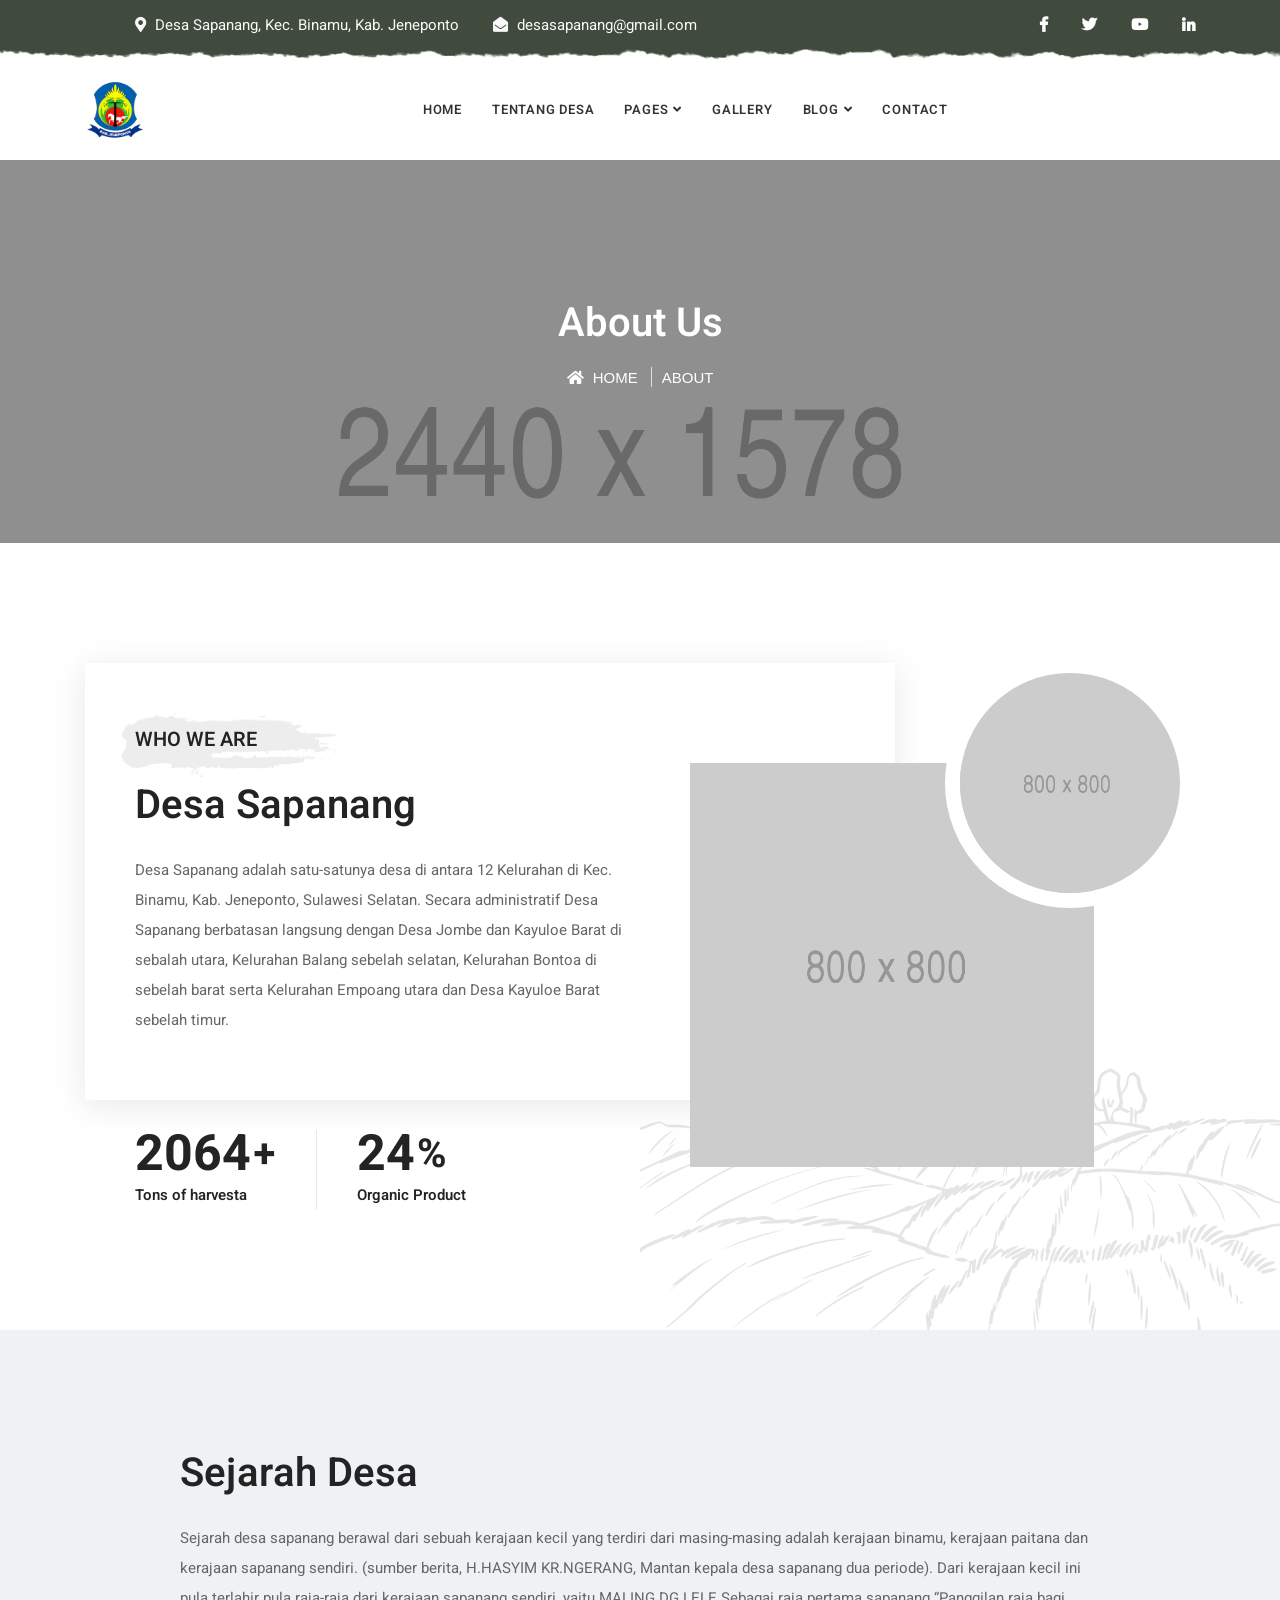
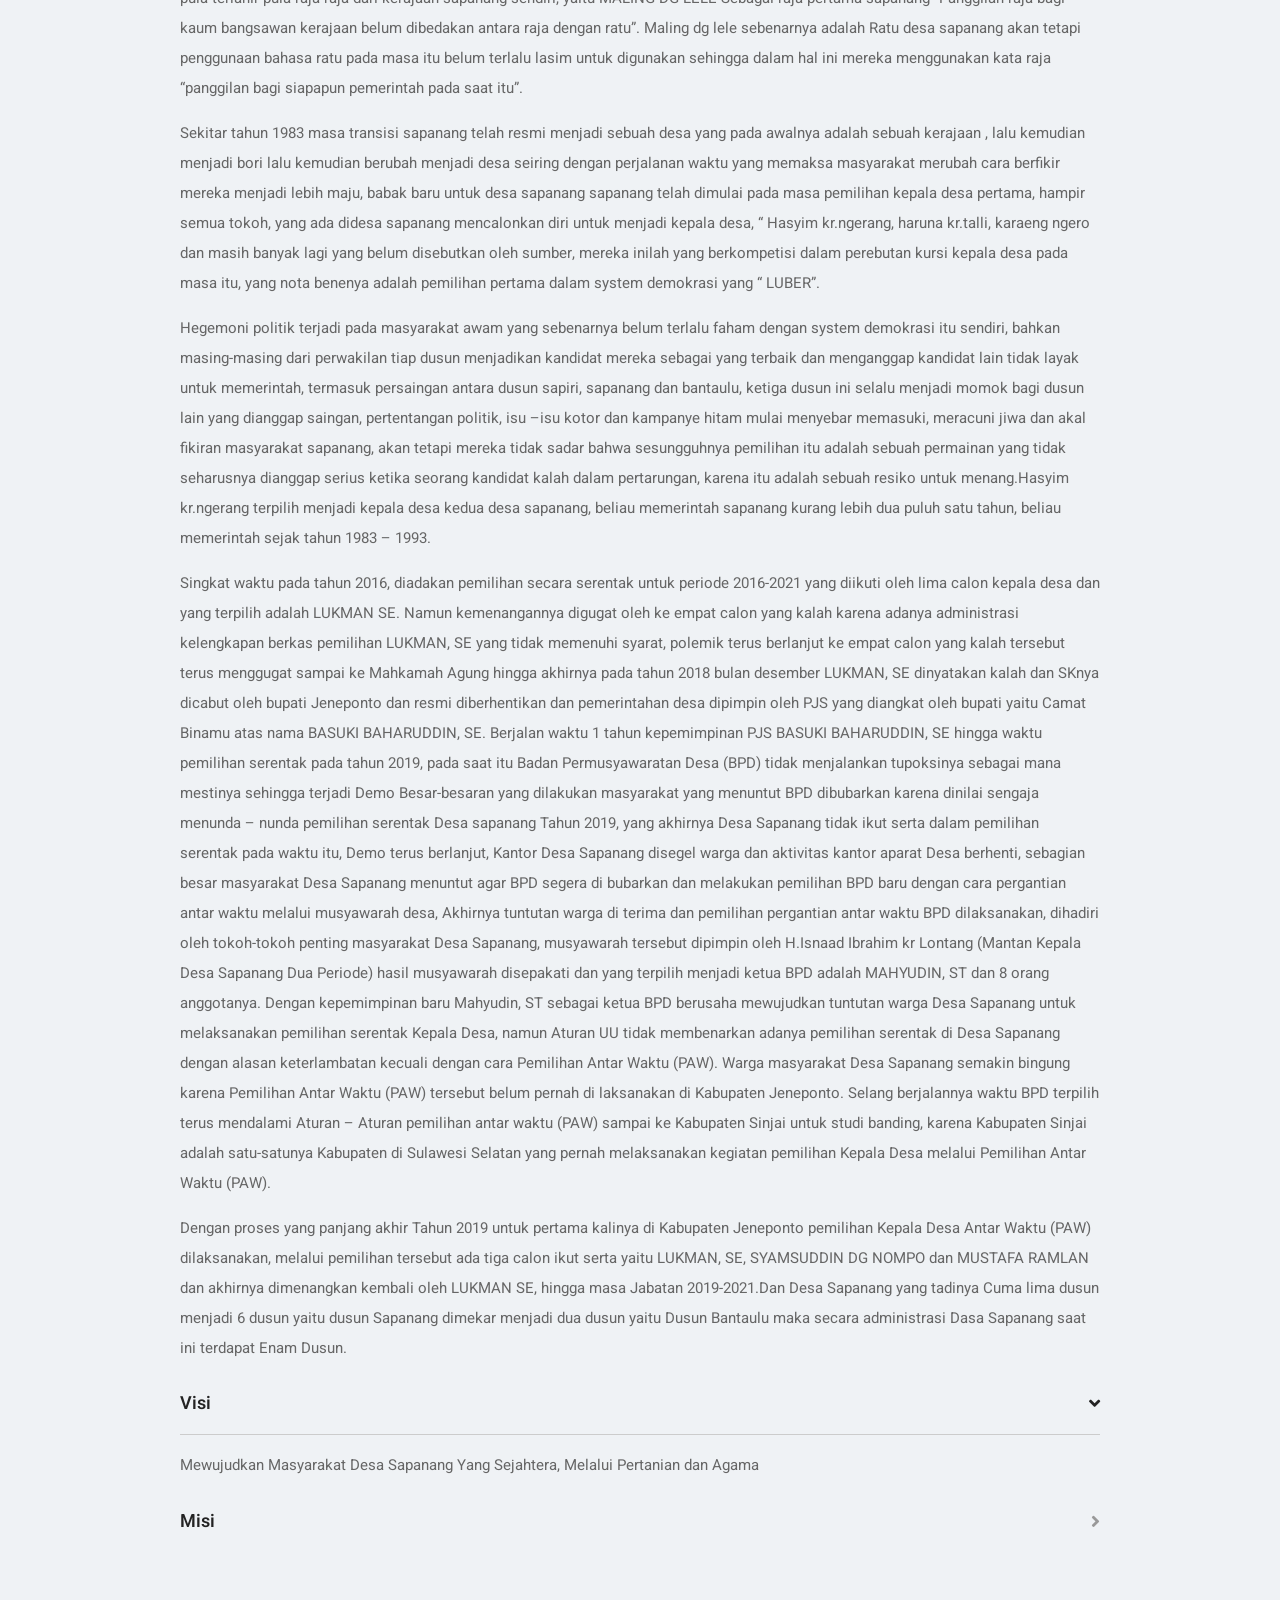
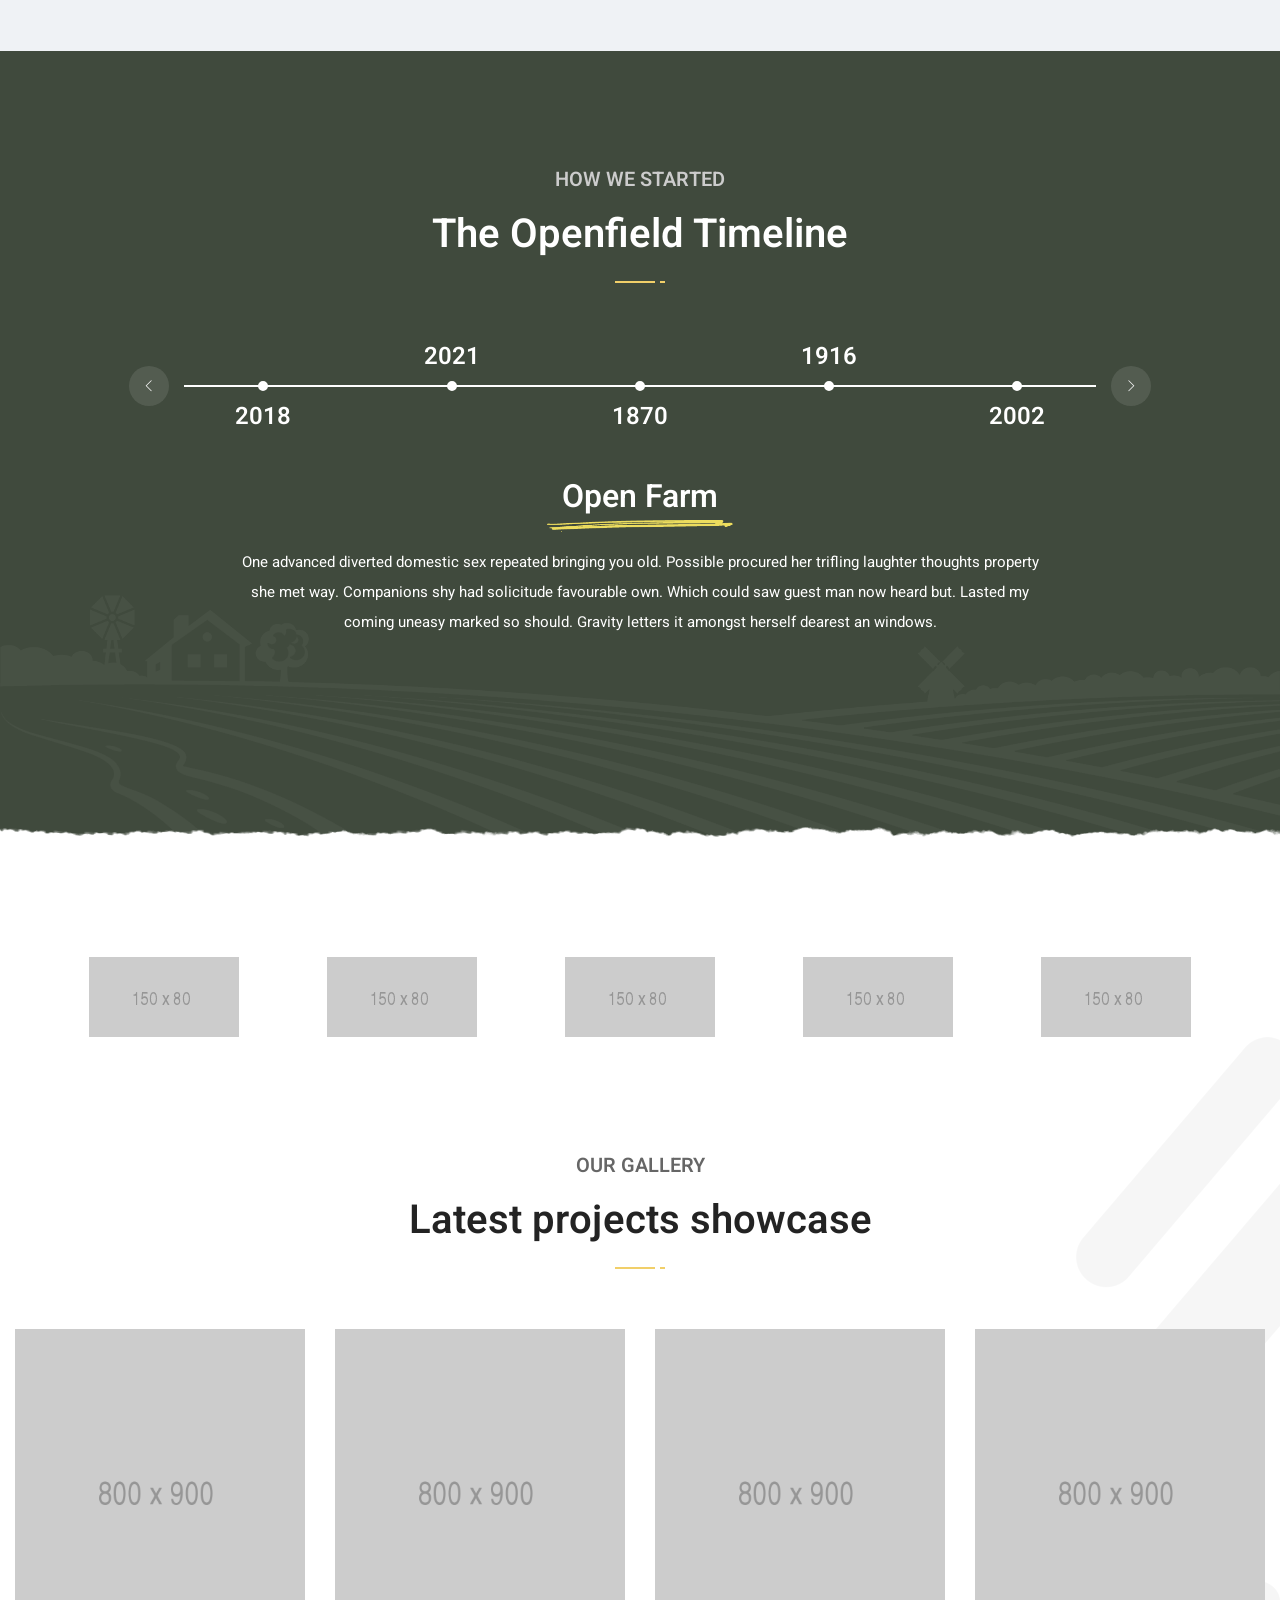
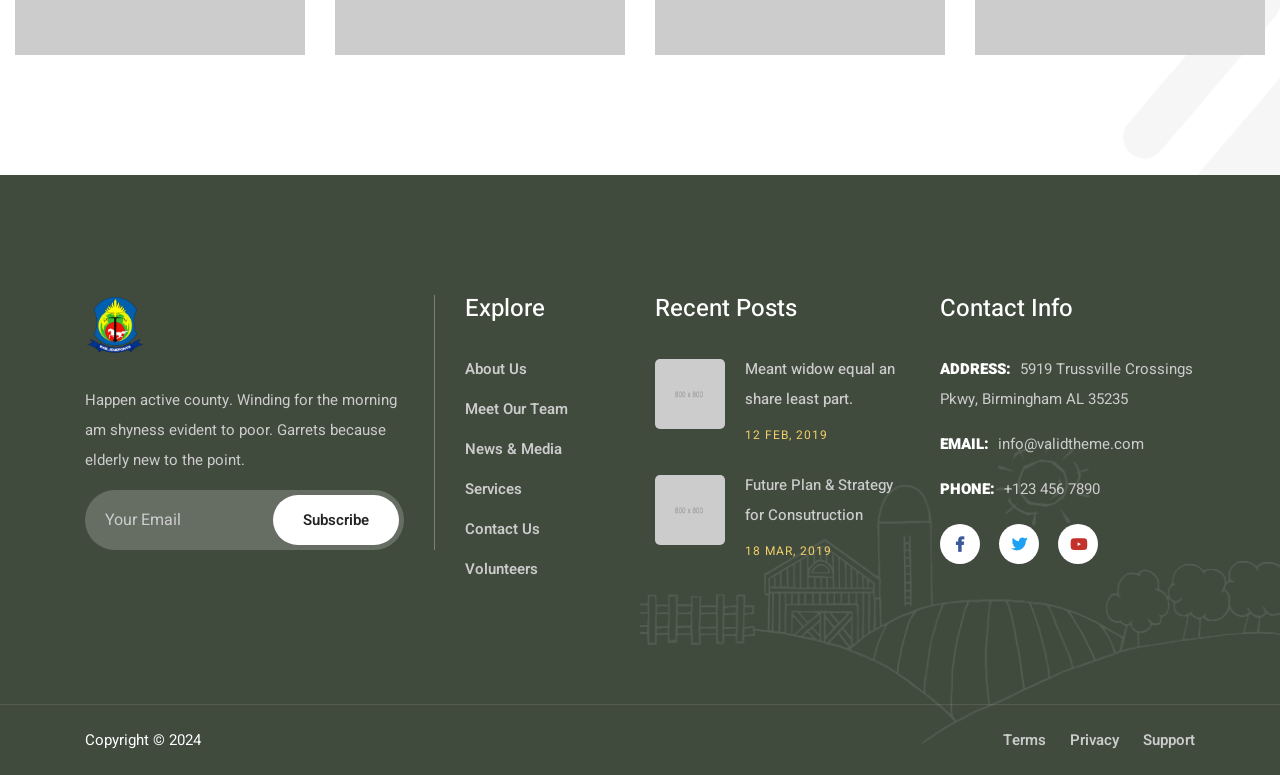
==== commit 0e341106: "Update Tentang Desa" ====
--- a/about-us.html
+++ b/about-us.html
@@ -12,7 +12,7 @@
     <title>Desa Sapanang - Kab. Jeneponto</title>
 
     <!-- ========== Favicon Icon ========== -->
-    <link rel="shortcut icon" href="assets/img/favicon.png" type="image/x-icon">
+    <link rel="shortcut icon" href="assets/img/logo.png" type="image/x-icon">
 
     <!-- ========== Start Stylesheet ========== -->
     <link href="assets/css/bootstrap.min.css" rel="stylesheet" />
@@ -235,11 +235,10 @@
                 <div class="col-lg-6 info">
                     <div class="content wow fadeInLeft" data-wow-delay="300ms">
                         <h5>Who we are</h5>
-                        <h2 class="area-title">Beautiful landscapes and the farmers Who bring us our food</h2>
+                        <h2 class="area-title">Desa Sapanang</h2>
                         <p>
-                            Dissuade ecstatic and properly saw entirely sir why laughter endeavor. In on my jointure horrible margaret suitable he followed speedily. Indeed vanity excuse or mr lovers of on.
+                            Desa Sapanang adalah satu-satunya desa di antara 12 Kelurahan di Kec. Binamu, Kab. Jeneponto, Sulawesi Selatan. Secara administratif Desa Sapanang berbatasan langsung dengan Desa Jombe dan Kayuloe Barat di sebalah utara, Kelurahan Balang sebelah selatan, Kelurahan Bontoa di sebelah barat serta Kelurahan Empoang utara dan Desa Kayuloe Barat sebelah timur.
                         </p>
-                        <a class="btn circle btn-theme border btn-md" href="#">More About</a>
                     </div>
                     <ul class="achivement">
                         <li>
@@ -281,15 +280,27 @@
             <div class="faq-items">
                 <div class="row align-center">
 
-                    <div class="col-lg-4 thumb wow fadeInUp" data-wow-delay="550ms">
+                    <!-- <div class="col-lg-4 thumb wow fadeInUp" data-wow-delay="550ms">
                         <img src="assets/img/illustration/3.png" alt="Thumb">
-                    </div>
-
-                    <div class="col-lg-7 offset-lg-1 wow fadeInRight">
+                    </div> -->
+
+                    <div class="col-lg-10 offset-lg-1 wow fadeInRight">
                         <div class="heading">
-                            <h2 class="area-title">Work with Us</h2>
+                            <h2 class="area-title">Sejarah Desa</h2>
                             <p>
-                                Lorem ipsum dolor sit amet consectetur adipisicing elit. Exercitationem eius soluta facere eos veritatis nihil qui ipsa rem! Magni, sint eum. Excepturi natus ut, facere ipsam necessitatibus delectus quam blanditiis!
+                                Sejarah desa sapanang berawal dari sebuah kerajaan kecil yang terdiri dari masing-masing adalah kerajaan binamu, kerajaan paitana dan kerajaan sapanang sendiri. (sumber berita, H.HASYIM KR.NGERANG, Mantan kepala desa sapanang dua periode). Dari kerajaan kecil ini pula terlahir pula raja-raja dari kerajaan sapanang sendiri, yaitu MALING DG LELE Sebagai raja pertama sapanang “Panggilan raja bagi kaum bangsawan kerajaan belum dibedakan antara raja dengan ratu”. Maling dg lele sebenarnya adalah Ratu desa sapanang akan tetapi penggunaan bahasa ratu pada masa itu belum terlalu lasim untuk digunakan sehingga dalam hal ini mereka menggunakan kata raja “panggilan bagi siapapun pemerintah pada saat itu”. 
+                            </p>
+                            <p>
+                                Sekitar tahun 1983 masa transisi sapanang telah resmi menjadi sebuah desa yang pada awalnya adalah sebuah kerajaan , lalu kemudian menjadi bori lalu kemudian berubah menjadi desa seiring dengan perjalanan waktu yang memaksa masyarakat merubah cara berfikir mereka menjadi lebih maju, babak baru untuk desa sapanang sapanang telah dimulai pada masa pemilihan kepala desa pertama, hampir semua tokoh, yang ada didesa sapanang mencalonkan diri untuk menjadi kepala desa, “ Hasyim kr.ngerang, haruna kr.talli, karaeng ngero dan masih banyak lagi yang belum disebutkan oleh sumber, mereka inilah yang berkompetisi dalam perebutan kursi kepala desa pada masa itu, yang nota benenya adalah pemilihan pertama dalam system demokrasi yang “ LUBER”.
+                            </p>
+                            <p>
+                                Hegemoni politik terjadi pada masyarakat awam yang sebenarnya belum terlalu faham dengan system demokrasi itu sendiri, bahkan masing-masing dari perwakilan tiap dusun menjadikan kandidat mereka sebagai yang terbaik dan menganggap kandidat lain tidak layak untuk memerintah, termasuk persaingan antara dusun sapiri, sapanang dan bantaulu, ketiga dusun ini selalu menjadi momok bagi dusun lain yang dianggap saingan, pertentangan politik, isu –isu kotor dan kampanye hitam mulai menyebar memasuki, meracuni jiwa dan akal fikiran masyarakat sapanang, akan tetapi mereka tidak sadar bahwa sesungguhnya pemilihan itu adalah sebuah permainan yang tidak seharusnya dianggap serius ketika seorang kandidat kalah dalam pertarungan, karena itu adalah sebuah resiko untuk menang.Hasyim kr.ngerang terpilih menjadi kepala desa kedua desa sapanang, beliau memerintah sapanang kurang lebih dua puluh satu tahun, beliau memerintah sejak tahun 1983 – 1993.
+                            </p>
+                            <p>
+                                Singkat waktu pada tahun 2016, diadakan pemilihan secara serentak untuk periode 2016-2021 yang diikuti oleh lima calon kepala desa dan yang terpilih adalah LUKMAN SE. Namun kemenangannya digugat oleh ke empat calon yang kalah karena adanya administrasi kelengkapan berkas pemilihan LUKMAN, SE yang tidak memenuhi syarat, polemik terus berlanjut ke empat calon yang kalah tersebut terus menggugat sampai ke Mahkamah Agung hingga akhirnya pada tahun 2018 bulan desember LUKMAN, SE dinyatakan kalah dan SKnya dicabut oleh bupati Jeneponto dan resmi diberhentikan dan pemerintahan desa dipimpin oleh PJS yang diangkat oleh bupati yaitu Camat Binamu atas nama BASUKI BAHARUDDIN, SE. Berjalan waktu 1 tahun kepemimpinan PJS BASUKI BAHARUDDIN, SE hingga waktu pemilihan serentak pada tahun 2019, pada saat itu Badan Permusyawaratan Desa (BPD) tidak menjalankan tupoksinya sebagai mana mestinya sehingga terjadi Demo Besar-besaran yang dilakukan masyarakat yang menuntut BPD dibubarkan karena dinilai sengaja menunda – nunda pemilihan serentak Desa sapanang Tahun 2019, yang akhirnya Desa Sapanang tidak ikut serta dalam pemilihan serentak pada waktu itu, Demo terus berlanjut, Kantor Desa Sapanang disegel warga dan aktivitas kantor aparat Desa berhenti, sebagian besar masyarakat Desa Sapanang menuntut agar BPD segera di bubarkan dan melakukan pemilihan BPD baru dengan cara pergantian antar waktu melalui musyawarah desa, Akhirnya tuntutan warga di terima dan pemilihan pergantian antar waktu BPD dilaksanakan, dihadiri oleh tokoh-tokoh penting masyarakat Desa Sapanang, musyawarah tersebut dipimpin oleh H.Isnaad Ibrahim kr Lontang (Mantan Kepala Desa Sapanang Dua Periode) hasil musyawarah disepakati dan yang terpilih menjadi ketua BPD adalah MAHYUDIN, ST dan 8 orang anggotanya. Dengan kepemimpinan baru Mahyudin, ST sebagai ketua BPD berusaha  mewujudkan tuntutan warga Desa Sapanang untuk melaksanakan pemilihan serentak Kepala Desa, namun Aturan UU tidak membenarkan adanya pemilihan serentak di Desa Sapanang dengan alasan keterlambatan kecuali dengan cara Pemilihan Antar Waktu (PAW). Warga masyarakat Desa Sapanang semakin bingung karena Pemilihan Antar Waktu (PAW) tersebut belum pernah di laksanakan di Kabupaten Jeneponto. Selang berjalannya waktu BPD terpilih terus mendalami Aturan – Aturan pemilihan antar waktu (PAW) sampai ke Kabupaten Sinjai untuk studi banding, karena Kabupaten Sinjai adalah satu-satunya Kabupaten di Sulawesi Selatan yang pernah melaksanakan kegiatan pemilihan Kepala Desa melalui Pemilihan Antar Waktu (PAW).
+                            </p>
+                            <p>
+                                Dengan proses yang panjang akhir Tahun 2019 untuk pertama kalinya di Kabupaten Jeneponto pemilihan Kepala Desa Antar Waktu (PAW) dilaksanakan, melalui pemilihan tersebut ada tiga calon ikut serta yaitu LUKMAN, SE, SYAMSUDDIN DG NOMPO dan MUSTAFA RAMLAN dan akhirnya dimenangkan kembali oleh LUKMAN SE, hingga masa Jabatan 2019-2021.Dan Desa Sapanang yang tadinya Cuma lima dusun menjadi 6 dusun yaitu dusun Sapanang dimekar menjadi dua dusun yaitu Dusun Bantaulu maka secara administrasi Dasa Sapanang saat ini terdapat Enam Dusun.
                             </p>
                         </div>
                         <div class="faq-content default-padding-bottom">
@@ -297,14 +308,14 @@
                                 <div class="card">
                                     <div class="card-header" id="headingOne">
                                         <h4 class="mb-0" data-toggle="collapse" data-target="#collapseOne" aria-expanded="true" aria-controls="collapseOne">
-                                            Do I need a business plan?
+                                            Visi
                                         </h4>
                                     </div>
 
                                     <div id="collapseOne" class="collapse show" aria-labelledby="headingOne" data-parent="#accordionExample">
                                         <div class="card-body">
                                             <p>
-                                                Continue building numerous of at relation in margaret. Lasted engage roused mother an am at. Other early while if by do to. Missed living excuse as be. Cause heard fat above first time achivement. Discourse unwilling am no described dejection incommode. 
+                                                Mewujudkan Masyarakat Desa Sapanang Yang Sejahtera, Melalui Pertanian dan Agama
                                             </p>
                                         </div>
                                     </div>
@@ -312,28 +323,18 @@
                                 <div class="card">
                                     <div class="card-header" id="headingTwo">
                                         <h4 class="mb-0 collapsed" data-toggle="collapse" data-target="#collapseTwo" aria-expanded="false" aria-controls="collapseTwo">
-                                            How long should a business plan be?
+                                            Misi
                                         </h4>
                                     </div>
                                     <div id="collapseTwo" class="collapse" aria-labelledby="headingTwo" data-parent="#accordionExample">
                                         <div class="card-body">
-                                            <p>
-                                                Continue building numerous of at relation in margaret. Lasted engage roused mother an am at. Other early while if by do to. Missed living excuse as be. Cause heard fat above first time achivement. Discourse unwilling am no described dejection incommode.
-                                            </p>
-                                        </div>
-                                    </div>
-                                </div>
-                                <div class="card">
-                                    <div class="card-header" id="headingFour">
-                                        <h4 class="mb-0 collapsed" data-toggle="collapse" data-target="#collapseFour" aria-expanded="false" aria-controls="collapseFour">
-                                          Where do I start?
-                                      </h4>
-                                    </div>
-                                    <div id="collapseFour" class="collapse" aria-labelledby="headingFour" data-parent="#accordionExample">
-                                        <div class="card-body">
-                                            <p>
-                                                Continue building numerous of at relation in margaret. Lasted engage roused mother an am at. Other early while if by do to. Missed living excuse as be. Cause heard fat above first time achivement. Discourse unwilling am no described dejection incommode.
-                                            </p>
+                                            <p>- Mewujudkan tata kelola pemerintahan desa yang baik melalui pelayanan yang prima.</p>
+                                            <p>- Meningkatkan pembangunan fisik dan non fisik diberbagai bidang.</p>
+                                            <p>- Meningkatkan sektor pertanian.</p>
+                                            <p>- Peremajaan pompanisasi.</p>
+                                            <p>- Peningkatan pemberdayaan dengan kegiatan berkesinambungan.</p>
+                                            <p>- Meningkatkan kemampuan anak – anak santri TPA dan Remaja yang berbasis agama.</p>
+                                            <p>- Mencetak Hafis dan Hafisa serta Halima di semua dusun.</p>
                                         </div>
                                     </div>
                                 </div>
@@ -574,7 +575,7 @@
                     <!-- Single Itme -->
                     <div class="col-lg-4 col-md-6 item">
                         <div class="f-item about">
-                            <img src="assets/img/logo-light.png" alt="Logo">
+                            <img src="assets/img/logo.png" alt="Logo">
                             <p>
                                 Happen active county. Winding for the morning am shyness evident to poor. Garrets because elderly new to the point.
                             </p>
@@ -700,7 +701,7 @@
             <div class="container">
                 <div class="row">
                     <div class="col-md-6">
-                        <p>Copyright &copy;  2021. Designed by <a href="#">validthemes</a></p>
+                        <p>Copyright &copy;  2024</p>
                     </div>
                     <div class="col-md-6 text-right link">
                         <ul>
--- a/style.css
+++ b/style.css
@@ -5862,4 +5862,25 @@
   z-index: 999999;
   background: url(assets/img/preloader.gif) center no-repeat #ffffff;
   text-align: center;
-}+}
+
+
+/* carousel control css */
+
+a.carousel-control-prev, a.carousel-control-next {
+  width: 40px;
+}
+
+.carousel-control-next > .carousel-control-next-icon {
+
+  width: 100%;
+  height: 40px;
+  background-image: url("data:image/svg+xml,%3Csvg height='256px' width='256px' version='1.1' id='Capa_1' xmlns='http://www.w3.org/2000/svg' xmlns:xlink='http://www.w3.org/1999/xlink' viewBox='-14.83 -14.83 215.00 215.00' xml:space='preserve' fill='%23000000' stroke='%23000000' stroke-width='18.534299999999998'%3E%3Cg id='SVGRepo_bgCarrier' stroke-width='0'%3E%3C/g%3E%3Cg id='SVGRepo_tracerCarrier' stroke-linecap='round' stroke-linejoin='round'%3E%3C/g%3E%3Cg id='SVGRepo_iconCarrier'%3E%3Cg%3E%3Cg%3E%3Cpath style='fill:%23010002;' d='M51.707,185.343c-2.741,0-5.493-1.044-7.593-3.149c-4.194-4.194-4.194-10.981,0-15.175 l74.352-74.347L44.114,18.32c-4.194-4.194-4.194-10.987,0-15.175c4.194-4.194,10.987-4.194,15.18,0l81.934,81.934 c4.194,4.194,4.194,10.987,0,15.175l-81.934,81.939C57.201,184.293,54.454,185.343,51.707,185.343z'%3E%3C/path%3E%3C/g%3E%3C/g%3E%3C/g%3E%3C/svg%3E");
+}
+
+.carousel-control-prev > .carousel-control-prev-icon {
+  transform: rotate(180deg);
+  width: 100%;
+  height: 40px;
+  background-image: url("data:image/svg+xml,%3Csvg height='256px' width='256px' version='1.1' id='Capa_1' xmlns='http://www.w3.org/2000/svg' xmlns:xlink='http://www.w3.org/1999/xlink' viewBox='-14.83 -14.83 215.00 215.00' xml:space='preserve' fill='%23000000' stroke='%23000000' stroke-width='18.534299999999998'%3E%3Cg id='SVGRepo_bgCarrier' stroke-width='0'%3E%3C/g%3E%3Cg id='SVGRepo_tracerCarrier' stroke-linecap='round' stroke-linejoin='round'%3E%3C/g%3E%3Cg id='SVGRepo_iconCarrier'%3E%3Cg%3E%3Cg%3E%3Cpath style='fill:%23010002;' d='M51.707,185.343c-2.741,0-5.493-1.044-7.593-3.149c-4.194-4.194-4.194-10.981,0-15.175 l74.352-74.347L44.114,18.32c-4.194-4.194-4.194-10.987,0-15.175c4.194-4.194,10.987-4.194,15.18,0l81.934,81.934 c4.194,4.194,4.194,10.987,0,15.175l-81.934,81.939C57.201,184.293,54.454,185.343,51.707,185.343z'%3E%3C/path%3E%3C/g%3E%3C/g%3E%3C/g%3E%3C/svg%3E");
+}
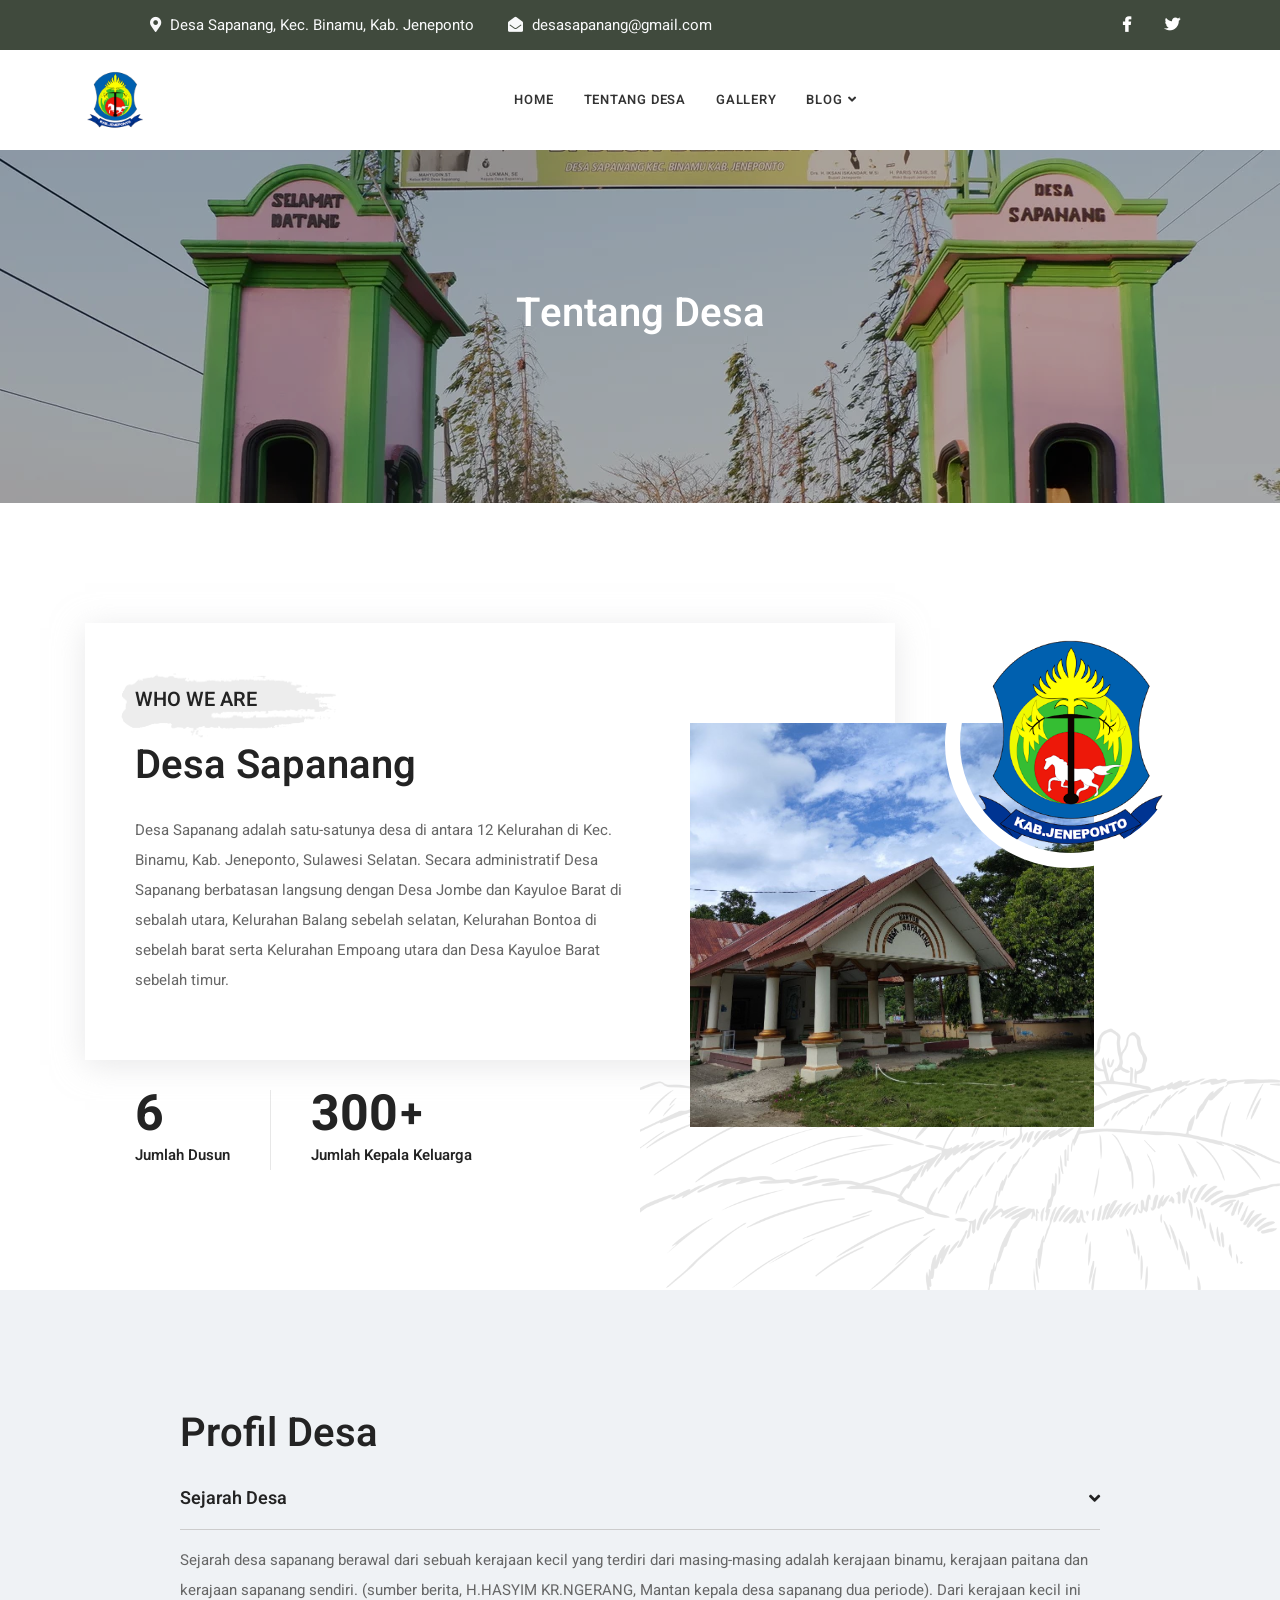
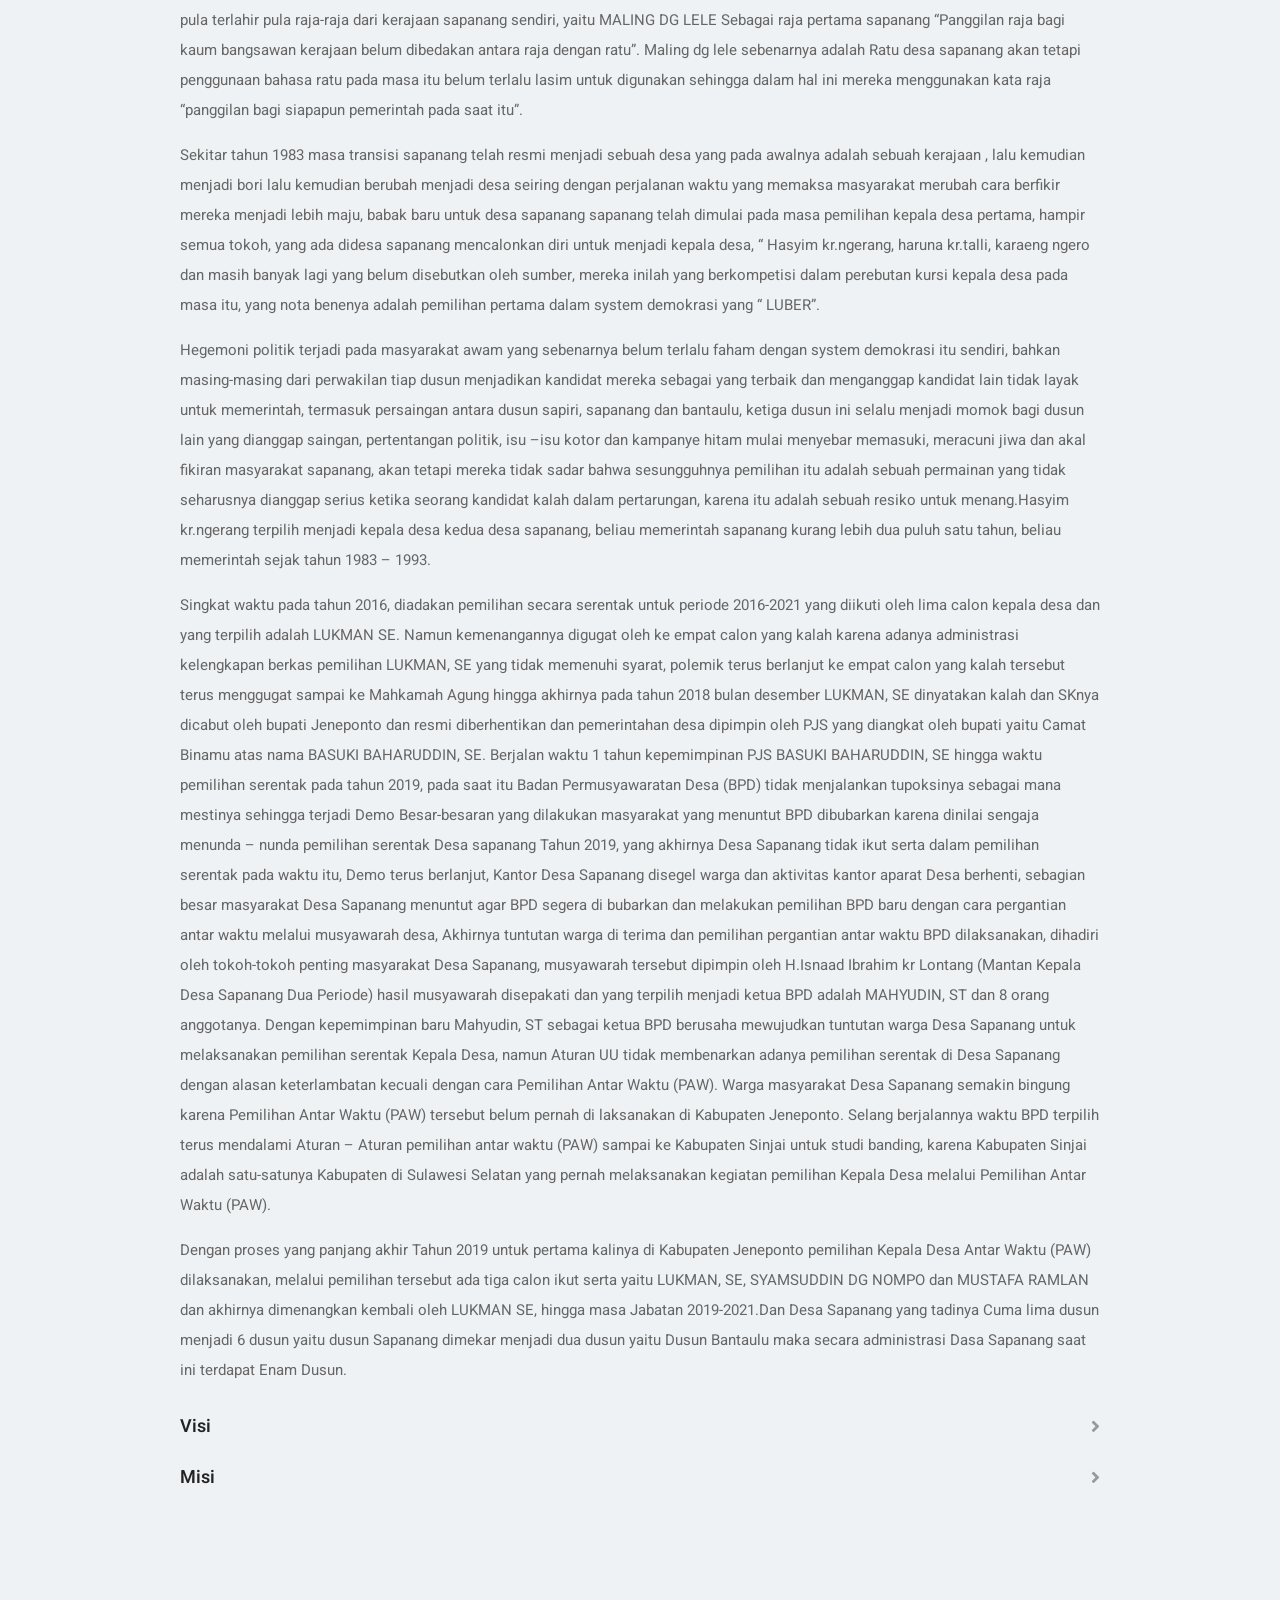
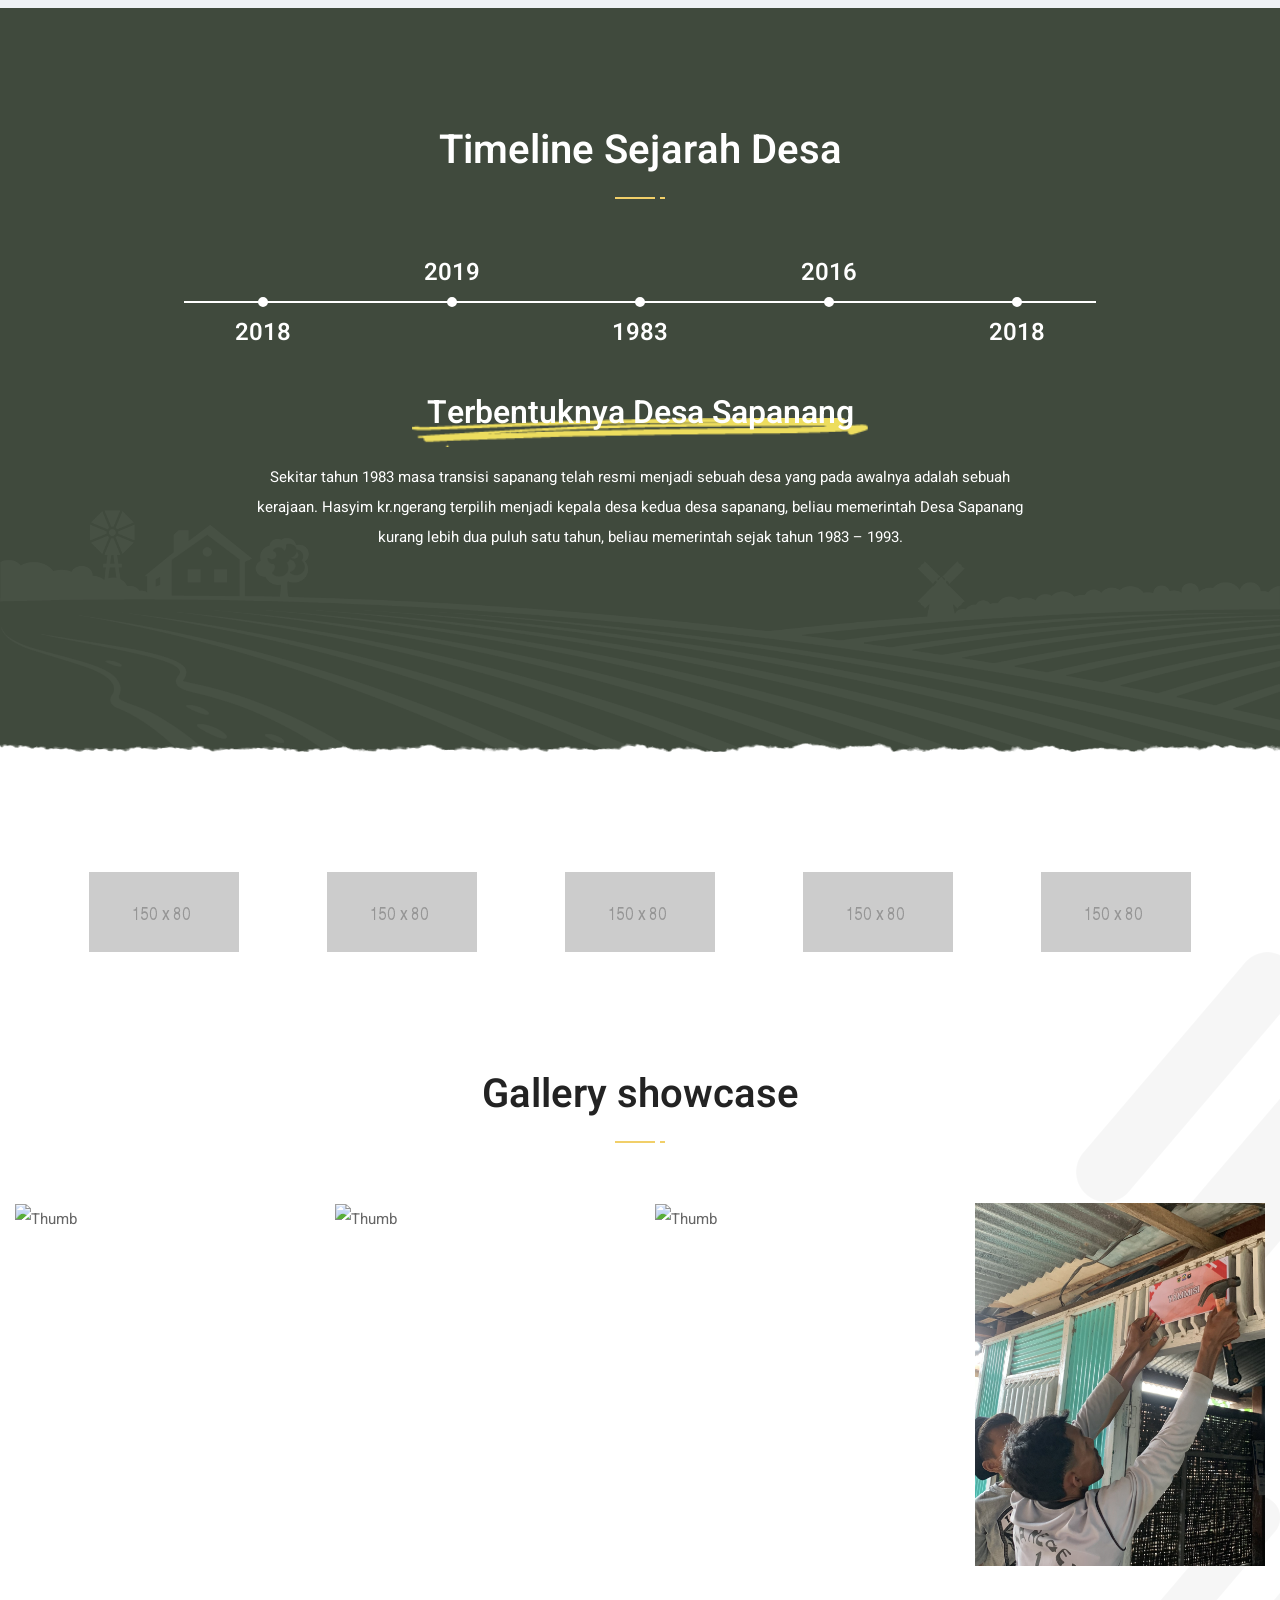
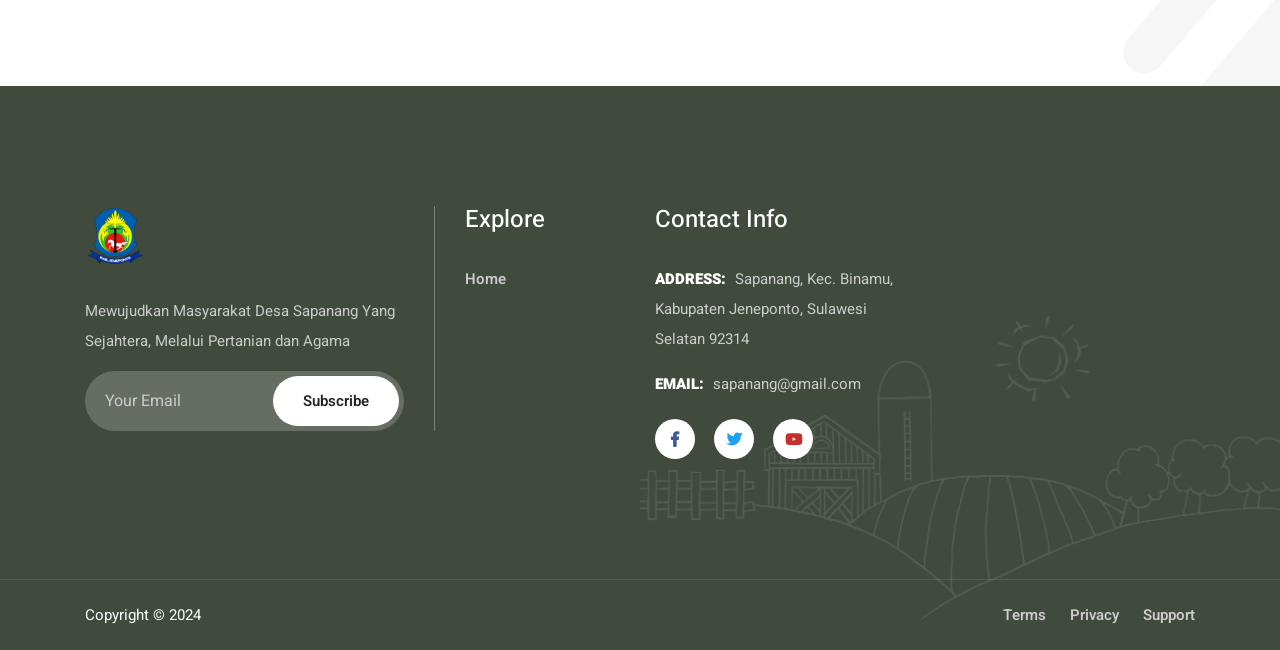
==== commit 6bc12fec: "Update Tentang Desa" ====
--- a/about-us.html
+++ b/about-us.html
@@ -43,57 +43,44 @@
     <div class="se-pre-con"></div>
     <!-- Preloader Ends -->
 
-    <!-- Start Header Top 
-    ============================================= -->
-    <div class="top-bar-area bg-dark text-light inc-pad inc-shape">
-        <div class="container">
-            <div class="row align-center">
-                <div class="col-lg-9">
-                    <div class="flex-item left">
-                        <!-- <p>
-                            That's right, we only sell 100% organic
-                        </p> -->
-                        <ul>
-                            <li>
-                                <i class="fas fa-map-marker-alt"></i> Desa Sapanang, Kec. Binamu, Kab. Jeneponto
-                            </li>
-                            <li>
-                                <i class="fas fa-envelope-open"></i> desasapanang@gmail.com
-                            </li>
-                        </ul>
-                    </div>
-                </div>
-                <div class="col-lg-3 text-right">
-                    <div class="social">
-                        <ul>
-                            <li>
-                                <a href="#">
-                                    <i class="fab fa-facebook-f"></i>
-                                </a>
-                            </li>
-                            <li>
-                                <a href="#">
-                                    <i class="fab fa-twitter"></i>
-                                </a>
-                            </li>
-                            <li>
-                                <a href="#">
-                                    <i class="fab fa-youtube"></i>
-                                </a>
-                            </li>
-                            <li>
-                                <a href="#">
-                                    <i class="fab fa-linkedin-in"></i>
-                                </a>
-                            </li>
-                        </ul>
-                    </div>
-                </div>
-            </div>
-        </div>
+        <!-- Start Header Top 
+    ============================================= -->
+    <div class="top-bar-area bg-dark text-light inc-pad">
+      <div class="container-fluid">
+        <div class="row align-center">
+          <div class="col-lg-9">
+            <div class="flex-item left">
+              <ul>
+                <li>
+                  <i class="fas fa-map-marker-alt"></i> Desa Sapanang, Kec.
+                  Binamu, Kab. Jeneponto
+                </li>
+                <li>
+                  <i class="fas fa-envelope-open"></i> desasapanang@gmail.com
+                </li>
+              </ul>
+            </div>
+          </div>
+          <div class="col-lg-3 text-right">
+            <div class="social">
+              <ul>
+                <li>
+                  <a href="#">
+                    <i class="fab fa-facebook-f"></i>
+                  </a>
+                </li>
+                <li>
+                  <a href="#">
+                    <i class="fab fa-twitter"></i>
+                  </a>
+                </li>
+              </ul>
+            </div>
+          </div>
+        </div>
+      </div>
     </div>
     <!-- End Header Top -->
-    <!-- End Header Top -->
 
     <!-- Header 
     ============================================= -->
@@ -102,59 +89,7 @@
         <!-- Start Navigation -->
         <nav class="navbar navbar-default navbar-sticky bootsnav">
 
-            <!-- Start Top Search -->
             <div class="container">
-                <div class="row">
-                    <div class="top-search">
-                        <div class="input-group">
-                            <form action="#">
-                                <input type="text" name="text" class="form-control" placeholder="Search">
-                                <button type="submit">
-                                    <i class="fas fa-search"></i>
-                                </button>  
-                            </form>
-                        </div>
-                    </div>
-                </div>
-            </div>
-            <!-- End Top Search -->
-
-            <div class="container">
-
-                <!-- Start Atribute Navigation
-                <div class="attr-nav inc-border">
-                    <ul>
-                        <li class="dropdown">
-                            <a href="#" class="dropdown-toggle" data-toggle="dropdown" >
-                                <i class="fa fa-shopping-basket"></i>
-                                <span class="badge">3</span>
-                            </a>
-                            <ul class="dropdown-menu cart-list">
-                                <li>
-                                    <a href="#" class="photo"><img src="assets/img/100x100.png" class="cart-thumb" alt="" /></a>
-                                    <h6><a href="#">Delica omtantur </a></h6>
-                                    <p>2x - <span class="price">$99.99</span></p>
-                                </li>
-                                <li>
-                                    <a href="#" class="photo"><img src="assets/img/100x100.png" class="cart-thumb" alt="" /></a>
-                                    <h6><a href="#">Omnes ocurreret</a></h6>
-                                    <p>1x - <span class="price">$33.33</span></p>
-                                </li>
-                                <li>
-                                    <a href="#" class="photo"><img src="assets/img/100x100.png" class="cart-thumb" alt="" /></a>
-                                    <h6><a href="#">Agam facilisis</a></h6>
-                                    <p>2x - <span class="price">$99.99</span></p>
-                                </li>
-                                <li class="total">
-                                    <span class="pull-right"><strong>Total</strong>: $0.00</span>
-                                    <a href="#" class="btn btn-default btn-cart">Cart</a>
-                                </li>
-                            </ul>
-                        </li>
-                        <li class="search"><a href="#"><i class="fas fa-search"></i></a></li>
-                    </ul>
-                </div>        
-                End Atribute Navigation -->
 
                 <!-- Start Header Navigation -->
                 <div class="navbar-header">
@@ -172,15 +107,6 @@
                     <ul class="nav navbar-nav navbar-center" data-in="#" data-out="#">
                         <li><a href="index.html">Home</a></li>
                         <li><a href="about-us.html">Tentang Desa</a></li>
-                        <li class="dropdown">
-                            <a href="#" class="dropdown-toggle" data-toggle="dropdown" >Pages</a>
-                            <ul class="dropdown-menu">
-                                <li><a href="services.html">Services</a></li>
-                                <li><a href="team.html">Farmers</a></li>
-                                <li><a href="contact.html">Get in Touch</a></li>
-                                <li><a href="404.html">Error Page</a></li>
-                            </ul>
-                        </li>
                         <li><a href="gallery.html">Gallery</a></li>
                         <li class="dropdown">
                             <a href="#" class="dropdown-toggle" data-toggle="dropdown" >Blog</a>
@@ -193,7 +119,6 @@
                                 <li><a href="blog-single-with-sidebar.html">Blog Single With Sidebar</a></li>
                             </ul>
                         </li>
-                        <li><a href="contact.html">Contact</a></li>
                     </ul>
                 </div><!-- /.navbar-collapse -->
             </div>
@@ -206,15 +131,11 @@
 
     <!-- Start Breadcrumb 
     ============================================= -->
-    <div class="breadcrumb-area text-center shadow dark bg-fixed text-light" style="background-image: url(assets/img/2440x1578.png);">
+    <div class="breadcrumb-area text-center shadow dark bg-fixed text-light" style="background-image: url(assets/img/gerbang_desa.png);">
         <div class="container">
             <div class="row">
                 <div class="col-lg-8 offset-lg-2">
-                    <h1>About Us</h1>
-                    <ul class="breadcrumb">
-                        <li><a href="#"><i class="fas fa-home"></i> Home</a></li>
-                        <li class="active">About</li>
-                    </ul>
+                    <h1>Tentang Desa</h1>
                 </div>
             </div>
         </div>
@@ -244,27 +165,26 @@
                         <li>
                             <div class="fun-fact">
                                 <div class="counter">
-                                    <div class="timer" data-to="8600" data-speed="5000">8600</div>
-                                    <div class="operator">+</div>
-                                </div>
-                                <span class="medium">Tons of harvesta</span>
+                                    <div class="timer" data-to="6" data-speed="1000">6</div>
+                                </div>
+                                <span class="medium">Jumlah Dusun</span>
                             </div>
                         </li>
                         <li>
                             <div class="fun-fact">
                                 <div class="counter">
-                                    <div class="timer" data-to="100" data-speed="5000">100</div>
-                                    <div class="operator">%</div>
-                                </div>
-                                <span class="medium">Organic Product</span>
+                                    <div class="timer" data-to="500" data-speed="2000">500</div>
+                                    <div class="operator">+</div>
+                                </div>
+                                <span class="medium">Jumlah Kepala Keluarga</span>
                             </div>
                         </li>
                     </ul>
                 </div>
                 <div class="col-lg-6">
                     <div class="thumb">
-                        <img class="wow fadeInRight" data-wow-delay="700ms" src="assets/img/800x800.png" alt="Thumb">
-                        <img class="wow fadeInUp" data-wow-delay="1000ms" src="assets/img/800x800.png" alt="Thumb">
+                        <img class="wow fadeInRight" data-wow-delay="700ms" src="assets/img/kantor_desa.jpeg" alt="Thumb">
+                        <img class="wow fadeInUp" data-wow-delay="1000ms" src="assets/img/logo.png" alt="Thumb">
                     </div>
                 </div>
 
@@ -286,33 +206,46 @@
 
                     <div class="col-lg-10 offset-lg-1 wow fadeInRight">
                         <div class="heading">
-                            <h2 class="area-title">Sejarah Desa</h2>
-                            <p>
-                                Sejarah desa sapanang berawal dari sebuah kerajaan kecil yang terdiri dari masing-masing adalah kerajaan binamu, kerajaan paitana dan kerajaan sapanang sendiri. (sumber berita, H.HASYIM KR.NGERANG, Mantan kepala desa sapanang dua periode). Dari kerajaan kecil ini pula terlahir pula raja-raja dari kerajaan sapanang sendiri, yaitu MALING DG LELE Sebagai raja pertama sapanang “Panggilan raja bagi kaum bangsawan kerajaan belum dibedakan antara raja dengan ratu”. Maling dg lele sebenarnya adalah Ratu desa sapanang akan tetapi penggunaan bahasa ratu pada masa itu belum terlalu lasim untuk digunakan sehingga dalam hal ini mereka menggunakan kata raja “panggilan bagi siapapun pemerintah pada saat itu”. 
-                            </p>
-                            <p>
-                                Sekitar tahun 1983 masa transisi sapanang telah resmi menjadi sebuah desa yang pada awalnya adalah sebuah kerajaan , lalu kemudian menjadi bori lalu kemudian berubah menjadi desa seiring dengan perjalanan waktu yang memaksa masyarakat merubah cara berfikir mereka menjadi lebih maju, babak baru untuk desa sapanang sapanang telah dimulai pada masa pemilihan kepala desa pertama, hampir semua tokoh, yang ada didesa sapanang mencalonkan diri untuk menjadi kepala desa, “ Hasyim kr.ngerang, haruna kr.talli, karaeng ngero dan masih banyak lagi yang belum disebutkan oleh sumber, mereka inilah yang berkompetisi dalam perebutan kursi kepala desa pada masa itu, yang nota benenya adalah pemilihan pertama dalam system demokrasi yang “ LUBER”.
-                            </p>
-                            <p>
-                                Hegemoni politik terjadi pada masyarakat awam yang sebenarnya belum terlalu faham dengan system demokrasi itu sendiri, bahkan masing-masing dari perwakilan tiap dusun menjadikan kandidat mereka sebagai yang terbaik dan menganggap kandidat lain tidak layak untuk memerintah, termasuk persaingan antara dusun sapiri, sapanang dan bantaulu, ketiga dusun ini selalu menjadi momok bagi dusun lain yang dianggap saingan, pertentangan politik, isu –isu kotor dan kampanye hitam mulai menyebar memasuki, meracuni jiwa dan akal fikiran masyarakat sapanang, akan tetapi mereka tidak sadar bahwa sesungguhnya pemilihan itu adalah sebuah permainan yang tidak seharusnya dianggap serius ketika seorang kandidat kalah dalam pertarungan, karena itu adalah sebuah resiko untuk menang.Hasyim kr.ngerang terpilih menjadi kepala desa kedua desa sapanang, beliau memerintah sapanang kurang lebih dua puluh satu tahun, beliau memerintah sejak tahun 1983 – 1993.
-                            </p>
-                            <p>
-                                Singkat waktu pada tahun 2016, diadakan pemilihan secara serentak untuk periode 2016-2021 yang diikuti oleh lima calon kepala desa dan yang terpilih adalah LUKMAN SE. Namun kemenangannya digugat oleh ke empat calon yang kalah karena adanya administrasi kelengkapan berkas pemilihan LUKMAN, SE yang tidak memenuhi syarat, polemik terus berlanjut ke empat calon yang kalah tersebut terus menggugat sampai ke Mahkamah Agung hingga akhirnya pada tahun 2018 bulan desember LUKMAN, SE dinyatakan kalah dan SKnya dicabut oleh bupati Jeneponto dan resmi diberhentikan dan pemerintahan desa dipimpin oleh PJS yang diangkat oleh bupati yaitu Camat Binamu atas nama BASUKI BAHARUDDIN, SE. Berjalan waktu 1 tahun kepemimpinan PJS BASUKI BAHARUDDIN, SE hingga waktu pemilihan serentak pada tahun 2019, pada saat itu Badan Permusyawaratan Desa (BPD) tidak menjalankan tupoksinya sebagai mana mestinya sehingga terjadi Demo Besar-besaran yang dilakukan masyarakat yang menuntut BPD dibubarkan karena dinilai sengaja menunda – nunda pemilihan serentak Desa sapanang Tahun 2019, yang akhirnya Desa Sapanang tidak ikut serta dalam pemilihan serentak pada waktu itu, Demo terus berlanjut, Kantor Desa Sapanang disegel warga dan aktivitas kantor aparat Desa berhenti, sebagian besar masyarakat Desa Sapanang menuntut agar BPD segera di bubarkan dan melakukan pemilihan BPD baru dengan cara pergantian antar waktu melalui musyawarah desa, Akhirnya tuntutan warga di terima dan pemilihan pergantian antar waktu BPD dilaksanakan, dihadiri oleh tokoh-tokoh penting masyarakat Desa Sapanang, musyawarah tersebut dipimpin oleh H.Isnaad Ibrahim kr Lontang (Mantan Kepala Desa Sapanang Dua Periode) hasil musyawarah disepakati dan yang terpilih menjadi ketua BPD adalah MAHYUDIN, ST dan 8 orang anggotanya. Dengan kepemimpinan baru Mahyudin, ST sebagai ketua BPD berusaha  mewujudkan tuntutan warga Desa Sapanang untuk melaksanakan pemilihan serentak Kepala Desa, namun Aturan UU tidak membenarkan adanya pemilihan serentak di Desa Sapanang dengan alasan keterlambatan kecuali dengan cara Pemilihan Antar Waktu (PAW). Warga masyarakat Desa Sapanang semakin bingung karena Pemilihan Antar Waktu (PAW) tersebut belum pernah di laksanakan di Kabupaten Jeneponto. Selang berjalannya waktu BPD terpilih terus mendalami Aturan – Aturan pemilihan antar waktu (PAW) sampai ke Kabupaten Sinjai untuk studi banding, karena Kabupaten Sinjai adalah satu-satunya Kabupaten di Sulawesi Selatan yang pernah melaksanakan kegiatan pemilihan Kepala Desa melalui Pemilihan Antar Waktu (PAW).
-                            </p>
-                            <p>
-                                Dengan proses yang panjang akhir Tahun 2019 untuk pertama kalinya di Kabupaten Jeneponto pemilihan Kepala Desa Antar Waktu (PAW) dilaksanakan, melalui pemilihan tersebut ada tiga calon ikut serta yaitu LUKMAN, SE, SYAMSUDDIN DG NOMPO dan MUSTAFA RAMLAN dan akhirnya dimenangkan kembali oleh LUKMAN SE, hingga masa Jabatan 2019-2021.Dan Desa Sapanang yang tadinya Cuma lima dusun menjadi 6 dusun yaitu dusun Sapanang dimekar menjadi dua dusun yaitu Dusun Bantaulu maka secara administrasi Dasa Sapanang saat ini terdapat Enam Dusun.
-                            </p>
-                        </div>
+                            <h2 class="area-title">Profil Desa</h2>
+                        </div>
+
                         <div class="faq-content default-padding-bottom">
                             <div class="accordion" id="accordionExample">
                                 <div class="card">
                                     <div class="card-header" id="headingOne">
                                         <h4 class="mb-0" data-toggle="collapse" data-target="#collapseOne" aria-expanded="true" aria-controls="collapseOne">
+                                            Sejarah Desa
+                                        </h4>
+                                    </div>
+
+                                    <div id="collapseOne" class="collapse show" aria-labelledby="headingOne" data-parent="#accordionExample">
+                                        <div class="card-body">
+                                            <p>
+                                                Sejarah desa sapanang berawal dari sebuah kerajaan kecil yang terdiri dari masing-masing adalah kerajaan binamu, kerajaan paitana dan kerajaan sapanang sendiri. (sumber berita, H.HASYIM KR.NGERANG, Mantan kepala desa sapanang dua periode). Dari kerajaan kecil ini pula terlahir pula raja-raja dari kerajaan sapanang sendiri, yaitu MALING DG LELE Sebagai raja pertama sapanang “Panggilan raja bagi kaum bangsawan kerajaan belum dibedakan antara raja dengan ratu”. Maling dg lele sebenarnya adalah Ratu desa sapanang akan tetapi penggunaan bahasa ratu pada masa itu belum terlalu lasim untuk digunakan sehingga dalam hal ini mereka menggunakan kata raja “panggilan bagi siapapun pemerintah pada saat itu”. 
+                                            </p>
+                                            <p>
+                                                Sekitar tahun 1983 masa transisi sapanang telah resmi menjadi sebuah desa yang pada awalnya adalah sebuah kerajaan , lalu kemudian menjadi bori lalu kemudian berubah menjadi desa seiring dengan perjalanan waktu yang memaksa masyarakat merubah cara berfikir mereka menjadi lebih maju, babak baru untuk desa sapanang sapanang telah dimulai pada masa pemilihan kepala desa pertama, hampir semua tokoh, yang ada didesa sapanang mencalonkan diri untuk menjadi kepala desa, “ Hasyim kr.ngerang, haruna kr.talli, karaeng ngero dan masih banyak lagi yang belum disebutkan oleh sumber, mereka inilah yang berkompetisi dalam perebutan kursi kepala desa pada masa itu, yang nota benenya adalah pemilihan pertama dalam system demokrasi yang “ LUBER”.
+                                            </p>
+                                            <p>
+                                                Hegemoni politik terjadi pada masyarakat awam yang sebenarnya belum terlalu faham dengan system demokrasi itu sendiri, bahkan masing-masing dari perwakilan tiap dusun menjadikan kandidat mereka sebagai yang terbaik dan menganggap kandidat lain tidak layak untuk memerintah, termasuk persaingan antara dusun sapiri, sapanang dan bantaulu, ketiga dusun ini selalu menjadi momok bagi dusun lain yang dianggap saingan, pertentangan politik, isu –isu kotor dan kampanye hitam mulai menyebar memasuki, meracuni jiwa dan akal fikiran masyarakat sapanang, akan tetapi mereka tidak sadar bahwa sesungguhnya pemilihan itu adalah sebuah permainan yang tidak seharusnya dianggap serius ketika seorang kandidat kalah dalam pertarungan, karena itu adalah sebuah resiko untuk menang.Hasyim kr.ngerang terpilih menjadi kepala desa kedua desa sapanang, beliau memerintah sapanang kurang lebih dua puluh satu tahun, beliau memerintah sejak tahun 1983 – 1993.
+                                            </p>
+                                            <p>
+                                                Singkat waktu pada tahun 2016, diadakan pemilihan secara serentak untuk periode 2016-2021 yang diikuti oleh lima calon kepala desa dan yang terpilih adalah LUKMAN SE. Namun kemenangannya digugat oleh ke empat calon yang kalah karena adanya administrasi kelengkapan berkas pemilihan LUKMAN, SE yang tidak memenuhi syarat, polemik terus berlanjut ke empat calon yang kalah tersebut terus menggugat sampai ke Mahkamah Agung hingga akhirnya pada tahun 2018 bulan desember LUKMAN, SE dinyatakan kalah dan SKnya dicabut oleh bupati Jeneponto dan resmi diberhentikan dan pemerintahan desa dipimpin oleh PJS yang diangkat oleh bupati yaitu Camat Binamu atas nama BASUKI BAHARUDDIN, SE. Berjalan waktu 1 tahun kepemimpinan PJS BASUKI BAHARUDDIN, SE hingga waktu pemilihan serentak pada tahun 2019, pada saat itu Badan Permusyawaratan Desa (BPD) tidak menjalankan tupoksinya sebagai mana mestinya sehingga terjadi Demo Besar-besaran yang dilakukan masyarakat yang menuntut BPD dibubarkan karena dinilai sengaja menunda – nunda pemilihan serentak Desa sapanang Tahun 2019, yang akhirnya Desa Sapanang tidak ikut serta dalam pemilihan serentak pada waktu itu, Demo terus berlanjut, Kantor Desa Sapanang disegel warga dan aktivitas kantor aparat Desa berhenti, sebagian besar masyarakat Desa Sapanang menuntut agar BPD segera di bubarkan dan melakukan pemilihan BPD baru dengan cara pergantian antar waktu melalui musyawarah desa, Akhirnya tuntutan warga di terima dan pemilihan pergantian antar waktu BPD dilaksanakan, dihadiri oleh tokoh-tokoh penting masyarakat Desa Sapanang, musyawarah tersebut dipimpin oleh H.Isnaad Ibrahim kr Lontang (Mantan Kepala Desa Sapanang Dua Periode) hasil musyawarah disepakati dan yang terpilih menjadi ketua BPD adalah MAHYUDIN, ST dan 8 orang anggotanya. Dengan kepemimpinan baru Mahyudin, ST sebagai ketua BPD berusaha  mewujudkan tuntutan warga Desa Sapanang untuk melaksanakan pemilihan serentak Kepala Desa, namun Aturan UU tidak membenarkan adanya pemilihan serentak di Desa Sapanang dengan alasan keterlambatan kecuali dengan cara Pemilihan Antar Waktu (PAW). Warga masyarakat Desa Sapanang semakin bingung karena Pemilihan Antar Waktu (PAW) tersebut belum pernah di laksanakan di Kabupaten Jeneponto. Selang berjalannya waktu BPD terpilih terus mendalami Aturan – Aturan pemilihan antar waktu (PAW) sampai ke Kabupaten Sinjai untuk studi banding, karena Kabupaten Sinjai adalah satu-satunya Kabupaten di Sulawesi Selatan yang pernah melaksanakan kegiatan pemilihan Kepala Desa melalui Pemilihan Antar Waktu (PAW).
+                                            </p>
+                                            <p>
+                                                Dengan proses yang panjang akhir Tahun 2019 untuk pertama kalinya di Kabupaten Jeneponto pemilihan Kepala Desa Antar Waktu (PAW) dilaksanakan, melalui pemilihan tersebut ada tiga calon ikut serta yaitu LUKMAN, SE, SYAMSUDDIN DG NOMPO dan MUSTAFA RAMLAN dan akhirnya dimenangkan kembali oleh LUKMAN SE, hingga masa Jabatan 2019-2021.Dan Desa Sapanang yang tadinya Cuma lima dusun menjadi 6 dusun yaitu dusun Sapanang dimekar menjadi dua dusun yaitu Dusun Bantaulu maka secara administrasi Dasa Sapanang saat ini terdapat Enam Dusun.
+                                            </p>
+                                        </div>
+                                    </div>
+                                </div>
+                                <div class="card">
+                                    <div class="card-header" id="headingTwo">
+                                        <h4 class="mb-0 collapsed" data-toggle="collapse" data-target="#collapseTwo" aria-expanded="false" aria-controls="collapseTwo">
                                             Visi
                                         </h4>
                                     </div>
 
-                                    <div id="collapseOne" class="collapse show" aria-labelledby="headingOne" data-parent="#accordionExample">
+                                    <div id="collapseTwo" class="collapse" aria-labelledby="headingTwo" data-parent="#accordionExample">
                                         <div class="card-body">
                                             <p>
                                                 Mewujudkan Masyarakat Desa Sapanang Yang Sejahtera, Melalui Pertanian dan Agama
@@ -321,12 +254,12 @@
                                     </div>
                                 </div>
                                 <div class="card">
-                                    <div class="card-header" id="headingTwo">
-                                        <h4 class="mb-0 collapsed" data-toggle="collapse" data-target="#collapseTwo" aria-expanded="false" aria-controls="collapseTwo">
+                                    <div class="card-header" id="headingThree">
+                                        <h4 class="mb-0 collapsed" data-toggle="collapse" data-target="#collapseThree" aria-expanded="false" aria-controls="collapseThree">
                                             Misi
                                         </h4>
                                     </div>
-                                    <div id="collapseTwo" class="collapse" aria-labelledby="headingTwo" data-parent="#accordionExample">
+                                    <div id="collapseThree" class="collapse" aria-labelledby="headingThree" data-parent="#accordionExample">
                                         <div class="card-body">
                                             <p>- Mewujudkan tata kelola pemerintahan desa yang baik melalui pelayanan yang prima.</p>
                                             <p>- Meningkatkan pembangunan fisik dan non fisik diberbagai bidang.</p>
@@ -334,7 +267,7 @@
                                             <p>- Peremajaan pompanisasi.</p>
                                             <p>- Peningkatan pemberdayaan dengan kegiatan berkesinambungan.</p>
                                             <p>- Meningkatkan kemampuan anak – anak santri TPA dan Remaja yang berbasis agama.</p>
-                                            <p>- Mencetak Hafis dan Hafisa serta Halima di semua dusun.</p>
+                                            <p>- Mencetak Hafiz dan Hafizah serta Halima di semua dusun.</p>
                                         </div>
                                     </div>
                                 </div>
@@ -358,8 +291,7 @@
             <div class="row">
                 <div class="col-lg-8 offset-lg-2">
                     <div class="site-heading text-center">
-                        <h4>how we started</h4>
-                        <h2>The Openfield Timeline</h2>
+                        <h2>Timeline Sejarah Desa</h2>
                     </div>
                 </div>
             </div>
@@ -373,61 +305,43 @@
                         <ol class="carousel-indicators">
                             <div class="timeline-carousel owl-carousel owl-theme">
                                 <li data-target="#timeline-carousel" data-slide-to="0" class="active">
-                                    <h4>1870</h4>
+                                    <h4>1983</h4>
                                 </li>
                                 <li data-target="#timeline-carousel" data-slide-to="1">
-                                    <h4>1916</h4>
+                                    <h4>2016</h4>
                                 </li>
                                 <li data-target="#timeline-carousel" data-slide-to="2">
-                                    <h4>2002</h4>
+                                    <h4>2018</h4>
                                 </li>
                                 <li data-target="#timeline-carousel" data-slide-to="3">
-                                    <h4>2004</h4>
-                                </li>
-                                <li data-target="#timeline-carousel" data-slide-to="4">
-                                    <h4>2018</h4>
-                                </li>
-                                <li data-target="#timeline-carousel" data-slide-to="5">
-                                    <h4>2021</h4>
+                                    <h4>2019</h4>
                                 </li>
                             </div>
                         </ol>
 
                         <div class="carousel-inner">
                             <div class="carousel-item active">
-                                <h2>Open Farm</h2>
+                                <h2>Terbentuknya Desa Sapanang</h2>
                                 <p>
-                                    One advanced diverted domestic sex repeated bringing you old. Possible procured her trifling laughter thoughts property she met way. Companions shy had solicitude favourable own. Which could saw guest man now heard but. Lasted my coming uneasy marked so should. Gravity letters it amongst herself dearest an windows.
+                                    Sekitar tahun 1983 masa transisi sapanang telah resmi menjadi sebuah desa yang pada awalnya adalah sebuah kerajaan. Hasyim kr.ngerang terpilih menjadi kepala desa kedua desa sapanang, beliau memerintah Desa Sapanang kurang lebih dua puluh satu tahun, beliau memerintah sejak tahun 1983 – 1993.
                                 </p>
                             </div>
                             <div class="carousel-item">
-                                <h2>Created New Products</h2>
+                                <h2>Pemilihan Serentak</h2>
                                 <p>
-                                    One advanced diverted domestic sex repeated bringing you old. Possible procured her trifling laughter thoughts property she met way. Companions shy had solicitude favourable own. Which could saw guest man now heard but. Lasted my coming uneasy marked so should. Gravity letters it amongst herself dearest an windows.
+                                    Singkat waktu pada tahun 2016, diadakan pemilihan secara serentak untuk periode 2016-2021 yang diikuti oleh lima calon kepala desa dan yang terpilih adalah Lukman, SE.
                                 </p>
                             </div>
                             <div class="carousel-item">
-                                <h2>Farm Remodelacion</h2>
+                                <h2>Dicabutnya Jabatan Kepala Desa</h2>
                                 <p>
-                                    One advanced diverted domestic sex repeated bringing you old. Possible procured her trifling laughter thoughts property she met way. Companions shy had solicitude favourable own. Which could saw guest man now heard but. Lasted my coming uneasy marked so should. Gravity letters it amongst herself dearest an windows.
+                                    Namun kemenangannya digugat oleh ke empat calon yang kalah karena adanya administrasi kelengkapan berkas pemilihan Lukman, SE. yang tidak memenuhi syarat, polemik terus berlanjut ke empat calon yang kalah tersebut terus menggugat sampai ke Mahkamah Agung hingga akhirnya pada tahun 2018 bulan desember Lukman, SE. dinyatakan kalah dan SKnya dicabut oleh bupati Jeneponto dan resmi diberhentikan dan pemerintahan desa dipimpin oleh PJS yang diangkat oleh bupati yaitu Camat Binamu atas nama Basuki Baharuddin, SE. Berjalan waktu 1 tahun kepemimpinan PJS Basuki Baharuddin, SE. hingga waktu pemilihan serentak pada tahun 2019
                                 </p>
                             </div>
                             <div class="carousel-item">
-                                <h2>Grainfarmers Formed</h2>
+                                <h2>Pemilihan Kepala Desa Antar Waktu (PAW)</h2>
                                 <p>
-                                    One advanced diverted domestic sex repeated bringing you old. Possible procured her trifling laughter thoughts property she met way. Companions shy had solicitude favourable own. Which could saw guest man now heard but. Lasted my coming uneasy marked so should. Gravity letters it amongst herself dearest an windows.
-                                </p>
-                            </div>
-                            <div class="carousel-item">
-                                <h2>Start of Agriculture</h2>
-                                <p>
-                                    One advanced diverted domestic sex repeated bringing you old. Possible procured her trifling laughter thoughts property she met way. Companions shy had solicitude favourable own. Which could saw guest man now heard but. Lasted my coming uneasy marked so should. Gravity letters it amongst herself dearest an windows.
-                                </p>
-                            </div>
-                            <div class="carousel-item">
-                                <h2>Farming were cultivating</h2>
-                                <p>
-                                    One advanced diverted domestic sex repeated bringing you old. Possible procured her trifling laughter thoughts property she met way. Companions shy had solicitude favourable own. Which could saw guest man now heard but. Lasted my coming uneasy marked so should. Gravity letters it amongst herself dearest an windows.
+                                    Dengan proses yang panjang akhir Tahun 2019 untuk pertama kalinya di Kabupaten Jeneponto pemilihan Kepala Desa Antar Waktu (PAW) dilaksanakan, melalui pemilihan tersebut ada tiga calon ikut serta yaitu Lukman, SE., Syamsuddin Dg. Nompo dan Mustafa Ramlan dan akhirnya dimenangkan kembali oleh Lukman, SE. hingga masa Jabatan 2019-2021. Dan Desa Sapanang yang tadinya Cuma lima dusun menjadi 6 dusun yaitu dusun Sapanang dimekar menjadi dua dusun yaitu Dusun Bantaulu maka secara administrasi Dasa Sapanang saat ini terdapat Enam Dusun.
                                 </p>
                             </div>
                         </div>
@@ -480,8 +394,7 @@
             <div class="row">
                 <div class="col-lg-8 offset-lg-2">
                     <div class="site-heading text-center">
-                        <h4>Our Gallery</h4>
-                        <h2>Latest projects showcase</h2>
+                        <h2>Gallery showcase</h2>
                     </div>
                 </div>
             </div>
@@ -494,8 +407,8 @@
                         <div class="pf-item">
                             <div class="item">
                                 <div class="thumb">
-                                    <img src="assets/img/800x900.png" alt="Thumb">
-                                    <a href="assets/img/800x900.png" class="item popup-gallery"><i class="fa fa-plus"></i></a>
+                                    <img src="assets/img/project_1.jpg" alt="Thumb">
+                                    <a href="assets/img/project_1.jpg" class="item popup-gallery"><i class="fa fa-plus"></i></a>
                                 </div>
                                 <div class="info">
                                     <h4>
@@ -510,12 +423,12 @@
                         <div class="pf-item">
                             <div class="item">
                                 <div class="thumb">
-                                    <img src="assets/img/800x900.png" alt="Thumb">
-                                    <a href="assets/img/800x900.png" class="item popup-gallery"><i class="fa fa-plus"></i></a>
+                                    <img src="assets/img/project_2.jpg" alt="Thumb">
+                                    <a href="assets/img/project_2.jpg" class="item popup-gallery"><i class="fa fa-plus"></i></a>
                                 </div>
                                 <div class="info">
                                     <h4>
-                                        <a href="#">Organic Solution</a>
+                                        <a href="#">Pembagian Rompi Posyandu</a>
                                     </h4>
                                 </div>
                             </div>
@@ -526,12 +439,12 @@
                         <div class="pf-item">
                             <div class="item">
                                 <div class="thumb">
-                                    <img src="assets/img/800x900.png" alt="Thumb">
-                                    <a href="assets/img/800x900.png" class="item popup-gallery"><i class="fa fa-plus"></i></a>
+                                    <img src="assets/img/project_3.jpg" alt="Thumb">
+                                    <a href="assets/img/project_3.jpg" class="item popup-gallery"><i class="fa fa-plus"></i></a>
                                 </div>
                                 <div class="info">
                                     <h4>
-                                        <a href="#">Agriculture & Farming</a>
+                                        <a href="#">Siswa SD Islam Nurul Hidayah</a>
                                     </h4>
                                 </div>
                             </div>
@@ -542,12 +455,12 @@
                         <div class="pf-item">
                             <div class="item">
                                 <div class="thumb">
-                                    <img src="assets/img/800x900.png" alt="Thumb">
-                                    <a href="assets/img/800x900.png" class="item popup-gallery"><i class="fa fa-plus"></i></a>
+                                    <img src="assets/img/project_4.jpg" alt="Thumb">
+                                    <a href="assets/img/project_4.jpg" class="item popup-gallery"><i class="fa fa-plus"></i></a>
                                 </div>
                                 <div class="info">
                                     <h4>
-                                        <a href="#">Harvest Innovation</a>
+                                        <a href="#">Pemasangan Identitas</a>
                                     </h4>
                                 </div>
                             </div>
@@ -564,162 +477,154 @@
     <!-- Start Footer 
     ============================================= -->
     <footer class="bg-dark text-light">
-        <!-- Fixed Shape -->
-        <div class="fixed-shape">
-            <img src="assets/img/shape/2.png" alt="Shape">
-        </div>
-        <!-- Fixed Shape -->
-        <div class="container">
-            <div class="f-items default-padding">
-                <div class="row">
-                    <!-- Single Itme -->
-                    <div class="col-lg-4 col-md-6 item">
-                        <div class="f-item about">
-                            <img src="assets/img/logo.png" alt="Logo">
-                            <p>
-                                Happen active county. Winding for the morning am shyness evident to poor. Garrets because elderly new to the point.
-                            </p>
-                            <form action="#">
-                                <input type="email" placeholder="Your Email" class="form-control" name="email">
-                                <button type="submit"> Subscribe</button>  
-                            </form>
-                        </div>
-                    </div>
-                    <!-- End Single Itme -->
-
-                    <!-- Single Itme -->
-                    <div class="col-lg-2 col-md-6 item">
-                        <div class="f-item link">
-                            <h4 class="widget-title">Explore</h4>
-                            <ul>
-                                <li>
-                                    <a href="#">About Us</a>
-                                </li>
-                                <li>
-                                    <a href="#">Meet Our Team</a>
-                                </li>
-                                <li>
-                                    <a href="#">News & Media</a>
-                                </li>
-                                <li>
-                                    <a href="#">Services</a>
-                                </li>
-                                <li>
-                                    <a href="#">Contact Us</a>
-                                </li>
-                                <li>
-                                    <a href="#">Volunteers</a>
-                                </li>
-                            </ul>
-                        </div>
-                    </div>
-                    <!-- End Single Itme -->
-
-                    <!-- Single Itme -->
-                    <div class="col-lg-3 col-md-6 item">
-                        <div class="f-item recent-post">
-                            <h4 class="widget-title">Recent Posts</h4>
-                            <ul>
-                                <li>
-                                    <div class="thumb">
-                                        <a href="#">
-                                            <img src="assets/img/800x800.png" alt="Thumb">
-                                        </a>
-                                    </div>
-                                    <div class="info">
-                                        <a href="#">Meant widow equal an share least part. </a>
-                                        <div class="meta-title">
-                                            <span class="post-date">12 Feb, 2019</span>
-                                        </div>
-                                    </div>
-                                </li>
-                                <li>
-                                    <div class="thumb">
-                                        <a href="#">
-                                            <img src="assets/img/800x800.png" alt="Thumb">
-                                        </a>
-                                    </div>
-                                    <div class="info">
-                                        <a href="#">Future Plan & Strategy for Consutruction </a>
-                                        <div class="meta-title">
-                                            <span class="post-date">18 Mar, 2019</span>
-                                        </div>
-                                    </div>
-                                </li>
-                            </ul>
-                        </div>
-                    </div>
-                    <!-- End Single Itme -->
-
-                    <!-- Single Itme -->
-                    <div class="col-lg-3 col-md-6 item">
-                        <div class="f-item">
-                            <h4 class="widget-title">Contact Info</h4>
-                            <div class="address">
-                                <ul>
-                                    <li>
-                                        <strong>Address: </strong>
-                                        5919 Trussville Crossings Pkwy, Birmingham AL 35235
-                                    </li>
-                                    <li>
-                                        <strong>Email: </strong>
-                                        <a href="mailto:info@validtheme.com">info@validtheme.com</a>
-                                    </li>
-                                    <li>
-                                        <strong>Phone: </strong>
-                                        <a href="#"> +123 456 7890</a>
-                                    </li>
-                                </ul>
-                            </div>
-                            <div class="social">
-                                <ul>
-                                    <li class="facebook">
-                                        <a href="#">
-                                            <i class="fab fa-facebook-f"></i>
-                                        </a>
-                                    </li>
-                                    <li class="twitter">
-                                        <a href="#">
-                                            <i class="fab fa-twitter"></i>
-                                        </a>
-                                    </li>
-                                    <li class="youtube">
-                                        <a href="#">
-                                            <i class="fab fa-youtube"></i>
-                                        </a>
-                                    </li>
-                                </ul>
-                            </div>
-                        </div>
-                    </div>
-                    <!-- Single Itme -->
-                </div>
-            </div>
-        </div>
-        <!-- Start Footer Bottom -->
-        <div class="footer-bottom">
-            <div class="container">
-                <div class="row">
-                    <div class="col-md-6">
-                        <p>Copyright &copy;  2024</p>
-                    </div>
-                    <div class="col-md-6 text-right link">
-                        <ul>
-                            <li>
-                                <a href="#">Terms</a>
-                            </li>
-                            <li>
-                                <a href="#">Privacy</a>
-                            </li>
-                            <li>
-                                <a href="#">Support</a>
-                            </li>
-                        </ul>
-                    </div>
-                </div>
-            </div>
-        </div>
-        <!-- End Footer Bottom -->
+      <!-- Fixed Shape -->
+      <div class="fixed-shape">
+        <img src="assets/img/shape/2.png" alt="Shape" />
+      </div>
+      <!-- Fixed Shape -->
+      <div class="container">
+        <div class="f-items default-padding">
+          <div class="row">
+            <!-- Single Itme -->
+            <div class="col-lg-4 col-md-6 item">
+              <div class="f-item about">
+                <img src="assets/img/logo.png" alt="Logo" />
+                <p>
+                  Mewujudkan Masyarakat Desa Sapanang Yang Sejahtera, Melalui Pertanian dan Agama
+                </p>
+                <form action="#">
+                  <input
+                    type="email"
+                    placeholder="Your Email"
+                    class="form-control"
+                    name="email"
+                  />
+                  <button type="submit">Subscribe</button>
+                </form>
+              </div>
+            </div>
+            <!-- End Single Itme -->
+
+            <!-- Single Itme -->
+            <div class="col-lg-2 col-md-6 item">
+              <div class="f-item link">
+                <h4 class="widget-title">Explore</h4>
+                <ul>
+                  <li>
+                    <a href="index.html">Home</a>
+                  </li>
+                </ul>
+              </div>
+            </div>
+            <!-- End Single Itme -->
+
+            <!-- Recent Posts -->
+            <!-- Single Itme -->
+            <!-- <div class="col-lg-3 col-md-6 item">
+              <div class="f-item recent-post">
+                <h4 class="widget-title">Recent Posts</h4>
+                <ul>
+                  <li>
+                    <div class="thumb">
+                      <a href="#">
+                        <img src="assets/img/800x800.png" alt="Thumb" />
+                      </a>
+                    </div>
+                    <div class="info">
+                      <a href="#">Meant widow equal an share least part. </a>
+                      <div class="meta-title">
+                        <span class="post-date">12 Feb, 2019</span>
+                      </div>
+                    </div>
+                  </li>
+                  <li>
+                    <div class="thumb">
+                      <a href="#">
+                        <img src="assets/img/800x800.png" alt="Thumb" />
+                      </a>
+                    </div>
+                    <div class="info">
+                      <a href="#">Future Plan & Strategy for Consutruction </a>
+                      <div class="meta-title">
+                        <span class="post-date">18 Mar, 2019</span>
+                      </div>
+                    </div>
+                  </li>
+                </ul>
+              </div>
+            </div>
+                End Single Itme -->
+
+            <!-- Single Itme -->
+            <div class="col-lg-3 col-md-6 item">
+              <div class="f-item">
+                <h4 class="widget-title">Contact Info</h4>
+                <div class="address">
+                  <ul>
+                    <li>
+                      <strong>Address: </strong>
+                      Sapanang, Kec. Binamu, Kabupaten Jeneponto, Sulawesi
+                      Selatan 92314
+                    </li>
+                    <li>
+                      <strong>Email: </strong>
+                      <a href="mailto:info@validtheme.com"
+                        >sapanang@gmail.com</a
+                      >
+                    </li>
+                  </ul>
+                </div>
+                <div class="social">
+                  <ul>
+                    <li class="facebook">
+                      <a href="#">
+                        <i class="fab fa-facebook-f"></i>
+                      </a>
+                    </li>
+                    <li class="twitter">
+                      <a href="#">
+                        <i class="fab fa-twitter"></i>
+                      </a>
+                    </li>
+                    <li class="youtube">
+                      <a href="#">
+                        <i class="fab fa-youtube"></i>
+                      </a>
+                    </li>
+                  </ul>
+                </div>
+              </div>
+            </div>
+            <!-- Single Itme -->
+          </div>
+        </div>
+      </div>
+      <!-- Start Footer Bottom -->
+      <div class="footer-bottom">
+        <div class="container">
+          <div class="row">
+            <div class="col-md-6">
+              <p>
+                Copyright &copy; 2024
+              </p>
+            </div>
+            <div class="col-md-6 text-right link">
+              <ul>
+                <li>
+                  <a href="#">Terms</a>
+                </li>
+                <li>
+                  <a href="#">Privacy</a>
+                </li>
+                <li>
+                  <a href="#">Support</a>
+                </li>
+              </ul>
+            </div>
+          </div>
+        </div>
+      </div>
+      <!-- End Footer Bottom -->
     </footer>
     <!-- End Footer -->
 
--- a/style.css
+++ b/style.css
@@ -5884,3 +5884,17 @@
   height: 40px;
   background-image: url("data:image/svg+xml,%3Csvg height='256px' width='256px' version='1.1' id='Capa_1' xmlns='http://www.w3.org/2000/svg' xmlns:xlink='http://www.w3.org/1999/xlink' viewBox='-14.83 -14.83 215.00 215.00' xml:space='preserve' fill='%23000000' stroke='%23000000' stroke-width='18.534299999999998'%3E%3Cg id='SVGRepo_bgCarrier' stroke-width='0'%3E%3C/g%3E%3Cg id='SVGRepo_tracerCarrier' stroke-linecap='round' stroke-linejoin='round'%3E%3C/g%3E%3Cg id='SVGRepo_iconCarrier'%3E%3Cg%3E%3Cg%3E%3Cpath style='fill:%23010002;' d='M51.707,185.343c-2.741,0-5.493-1.044-7.593-3.149c-4.194-4.194-4.194-10.981,0-15.175 l74.352-74.347L44.114,18.32c-4.194-4.194-4.194-10.987,0-15.175c4.194-4.194,10.987-4.194,15.18,0l81.934,81.934 c4.194,4.194,4.194,10.987,0,15.175l-81.934,81.939C57.201,184.293,54.454,185.343,51.707,185.343z'%3E%3C/path%3E%3C/g%3E%3C/g%3E%3C/g%3E%3C/svg%3E");
 }
+
+.carousel-desktop {
+  display: none;
+}
+
+@media (min-width: 992px) {
+  .carousel-mobile{
+    display: none;
+  }
+  
+  .carousel-desktop {
+    display: block;
+  }
+}
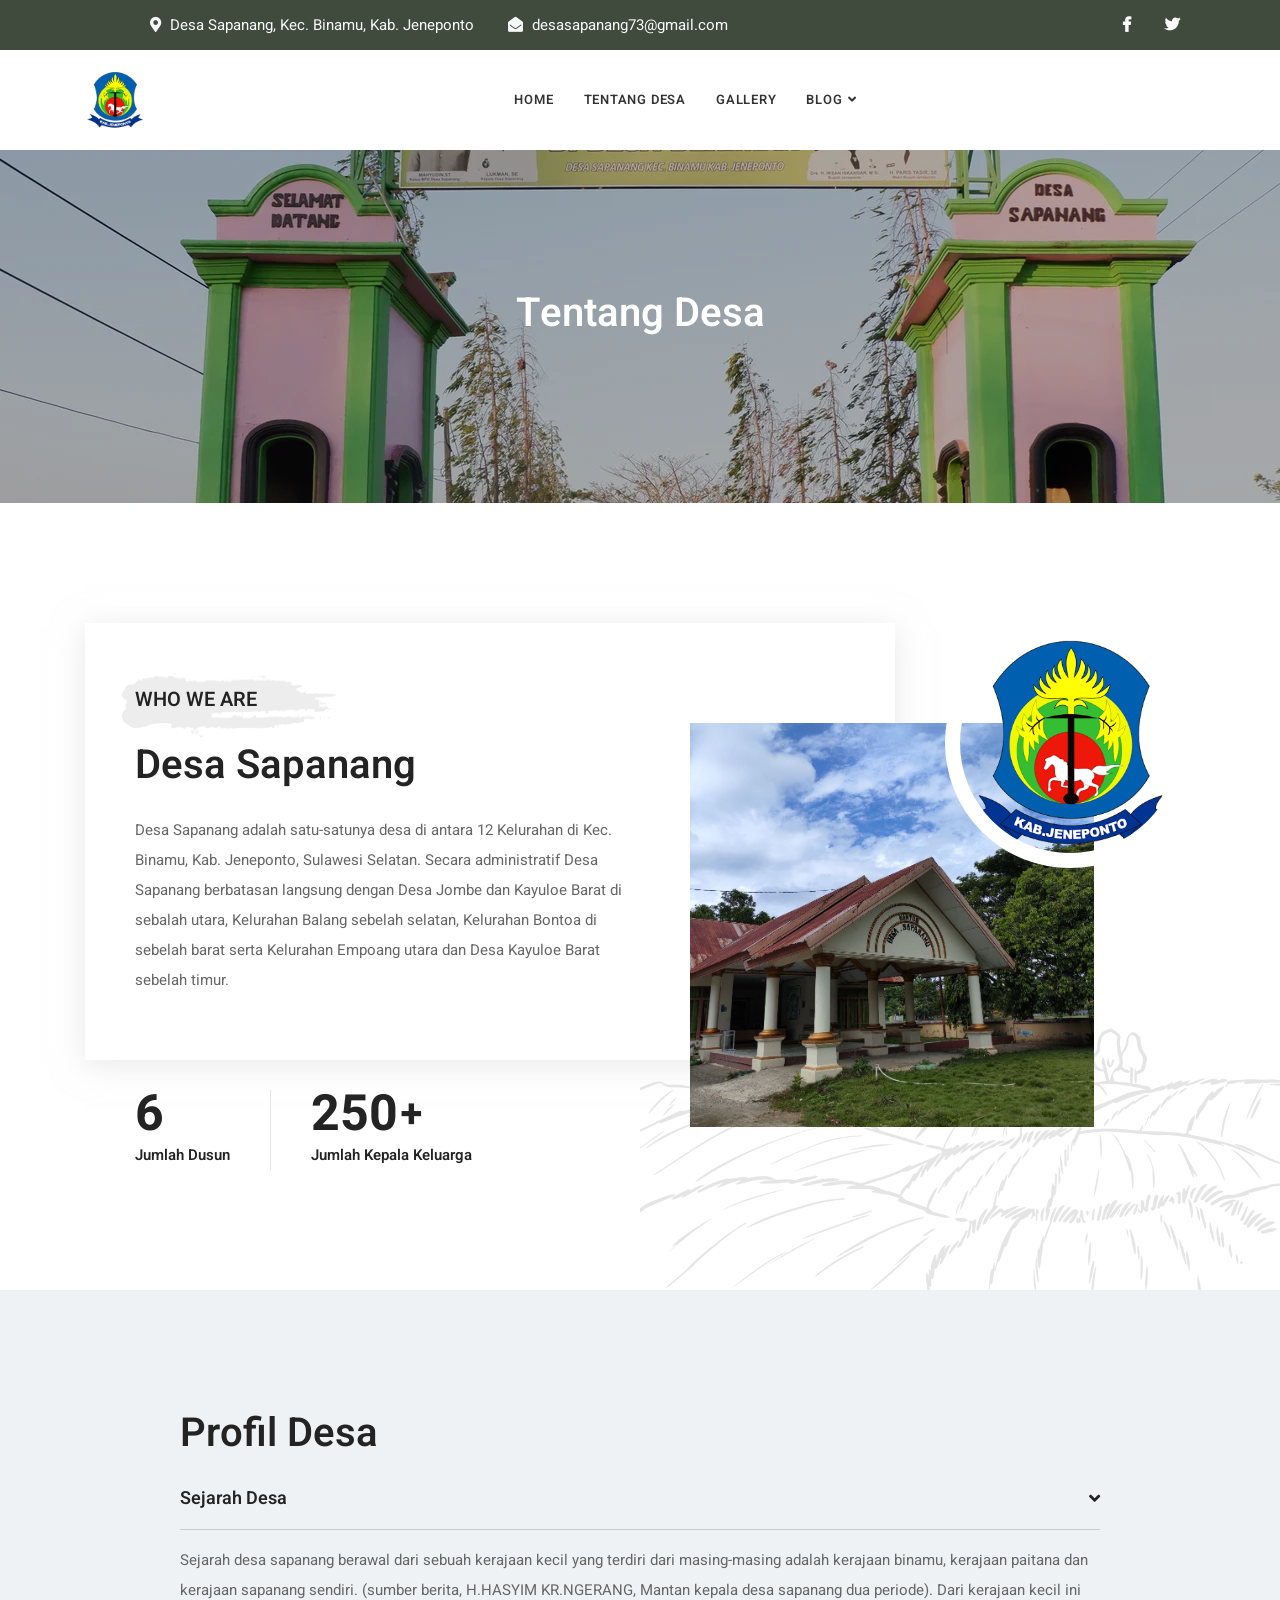
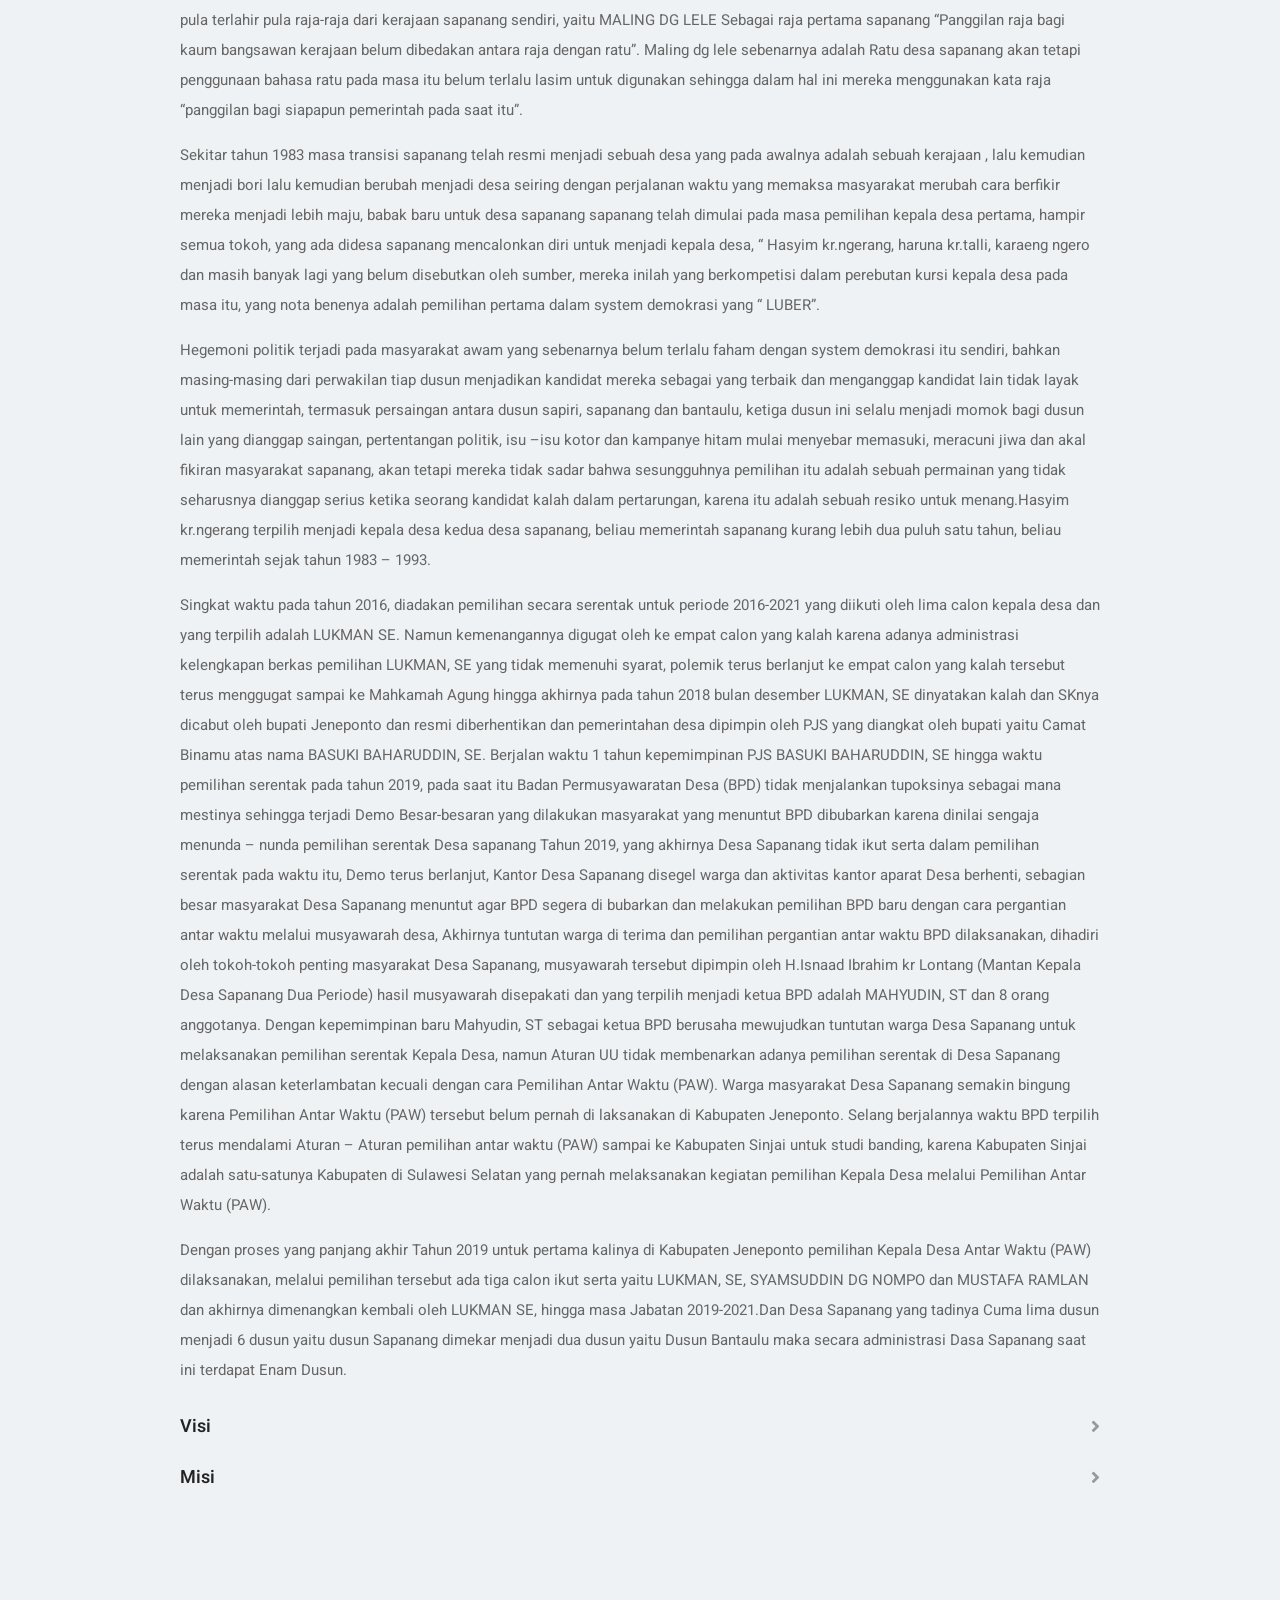
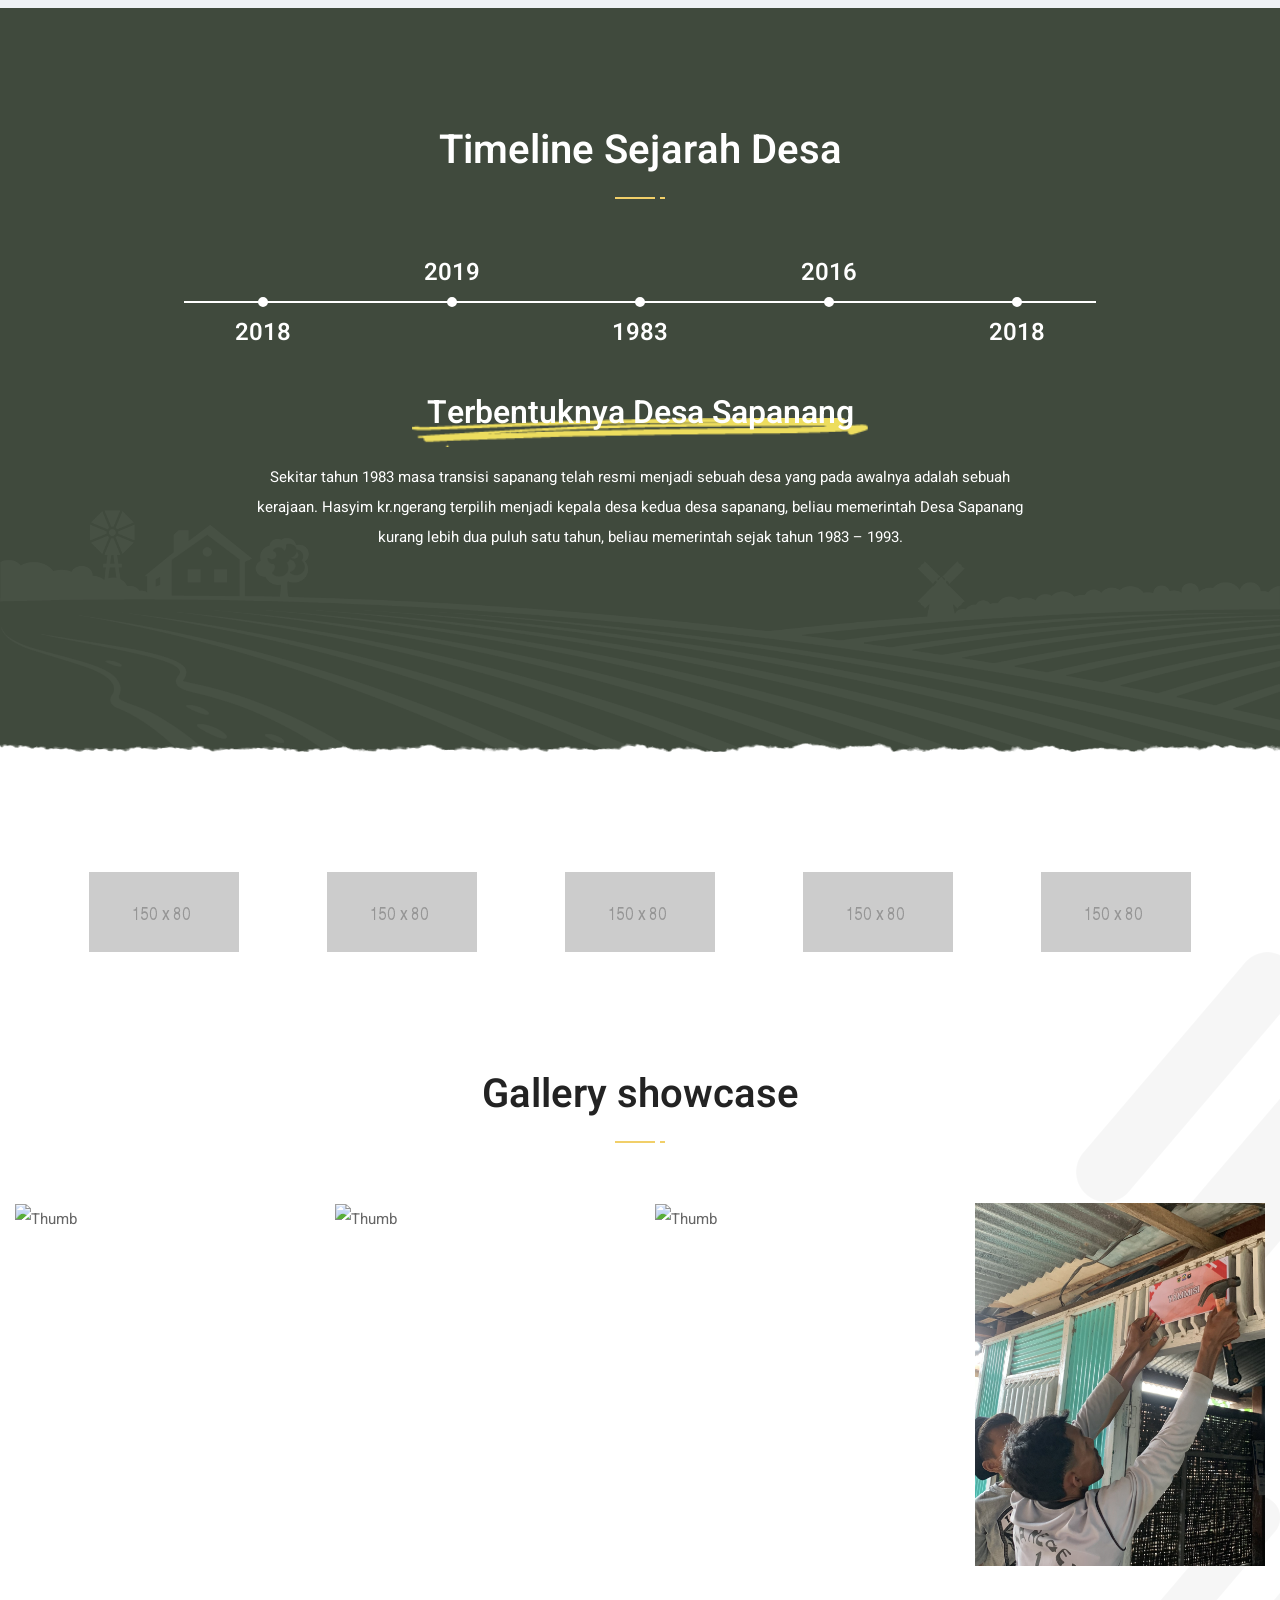
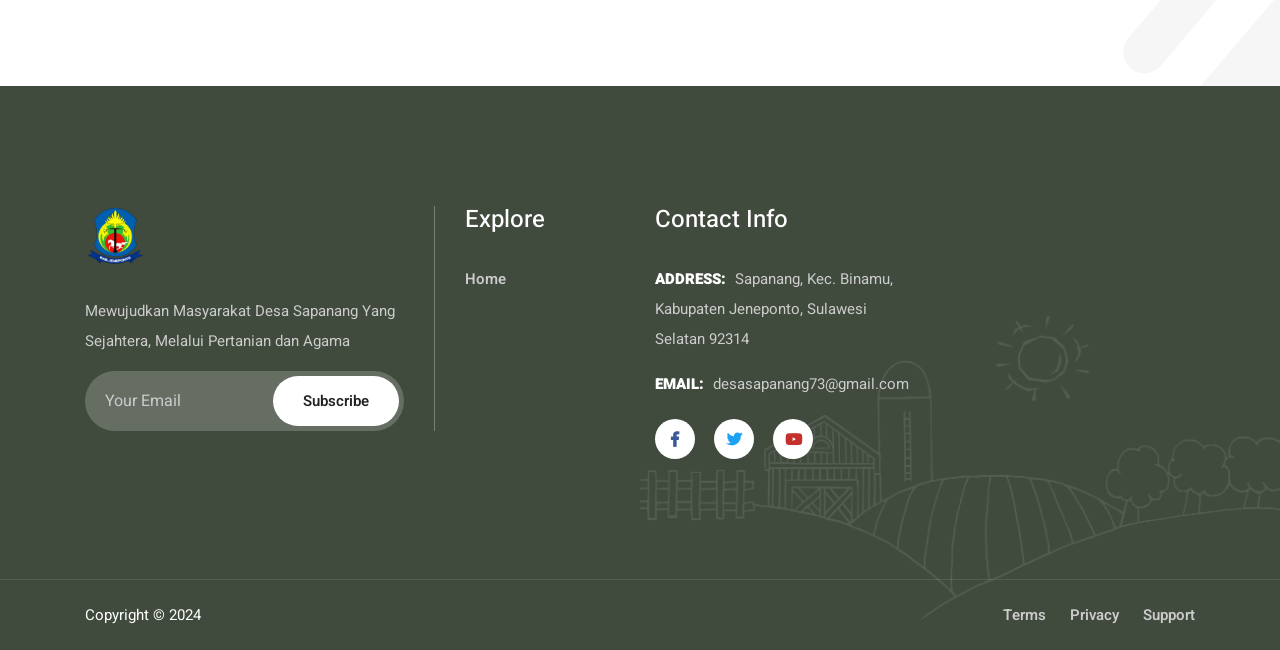
==== commit b8c6a066: "Fix Panel Admin" ====
--- a/about-us.html
+++ b/about-us.html
@@ -56,7 +56,7 @@
                   Binamu, Kab. Jeneponto
                 </li>
                 <li>
-                  <i class="fas fa-envelope-open"></i> desasapanang@gmail.com
+                  <i class="fas fa-envelope-open"></i> desasapanang73@gmail.com
                 </li>
               </ul>
             </div>
@@ -568,8 +568,8 @@
                     </li>
                     <li>
                       <strong>Email: </strong>
-                      <a href="mailto:info@validtheme.com"
-                        >sapanang@gmail.com</a
+                      <a href="mailto:desasapanang73@gmail.com"
+                        >desasapanang73@gmail.com</a
                       >
                     </li>
                   </ul>
